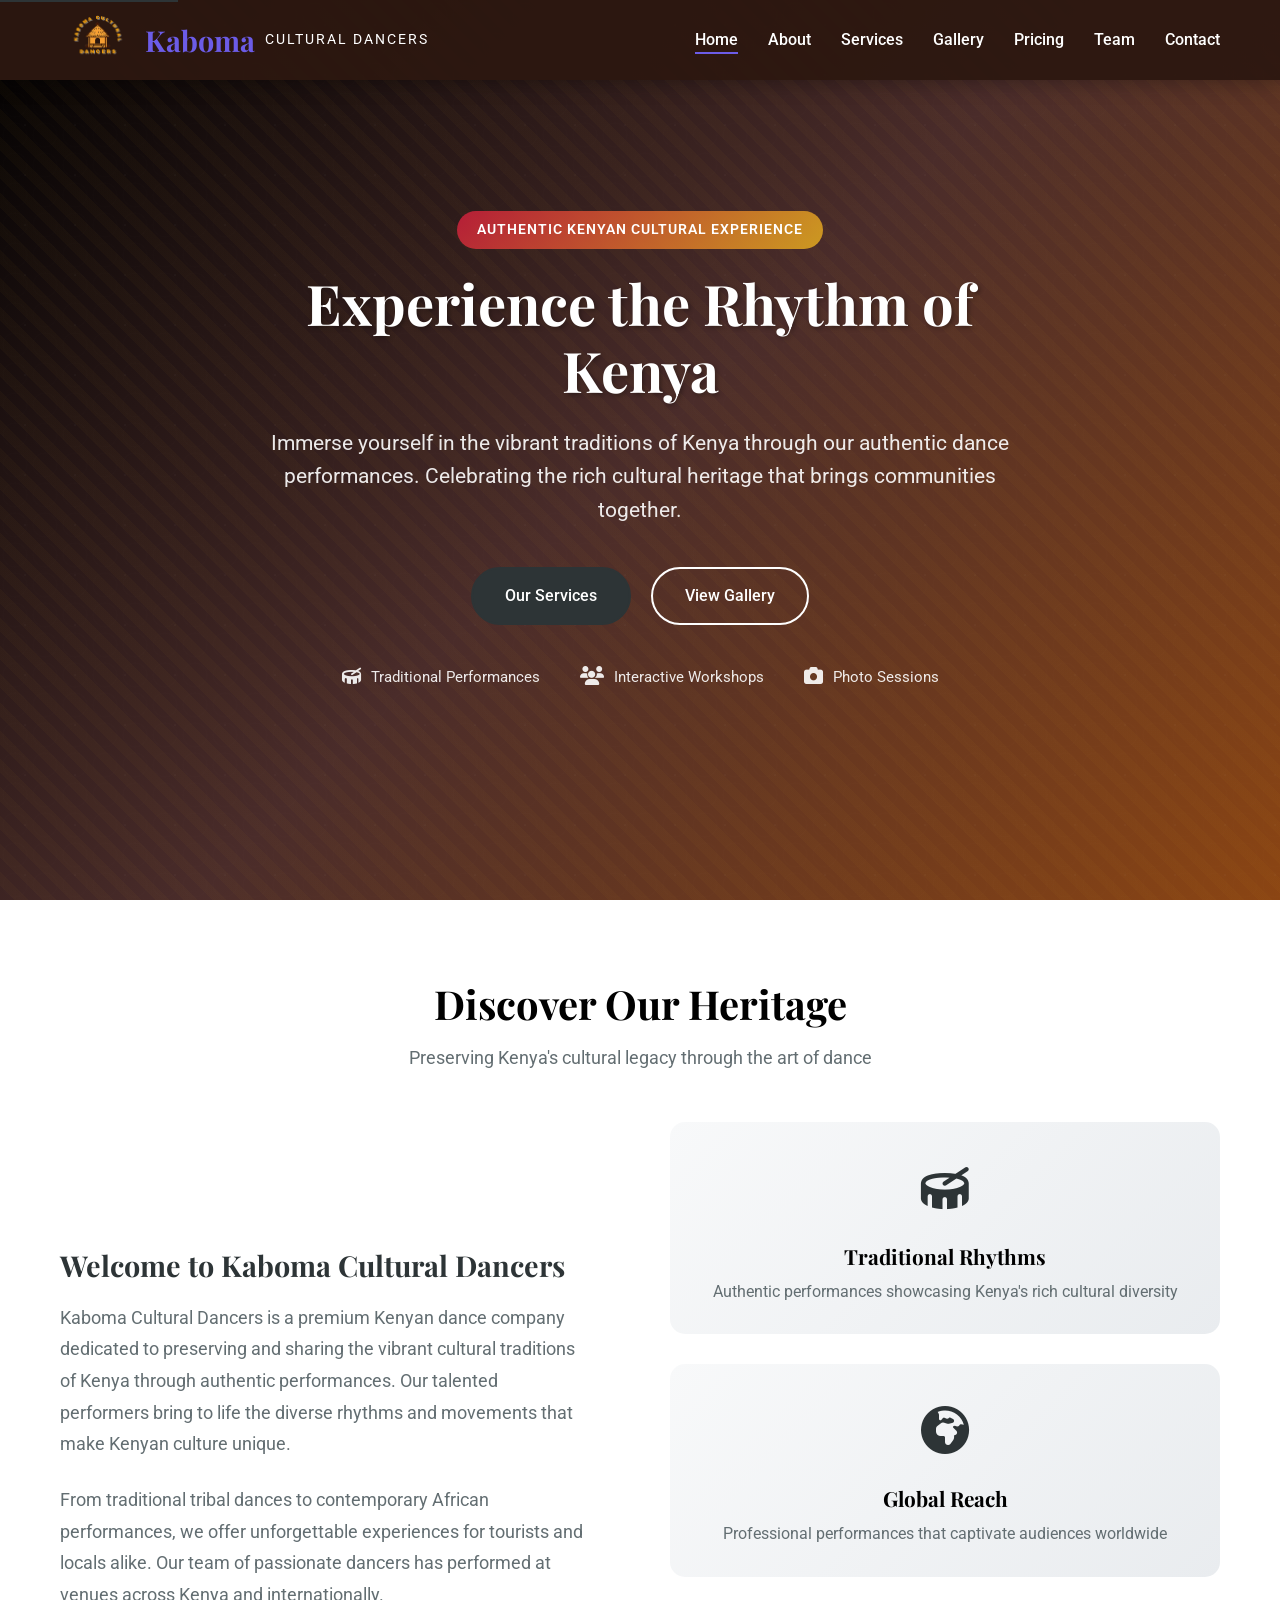
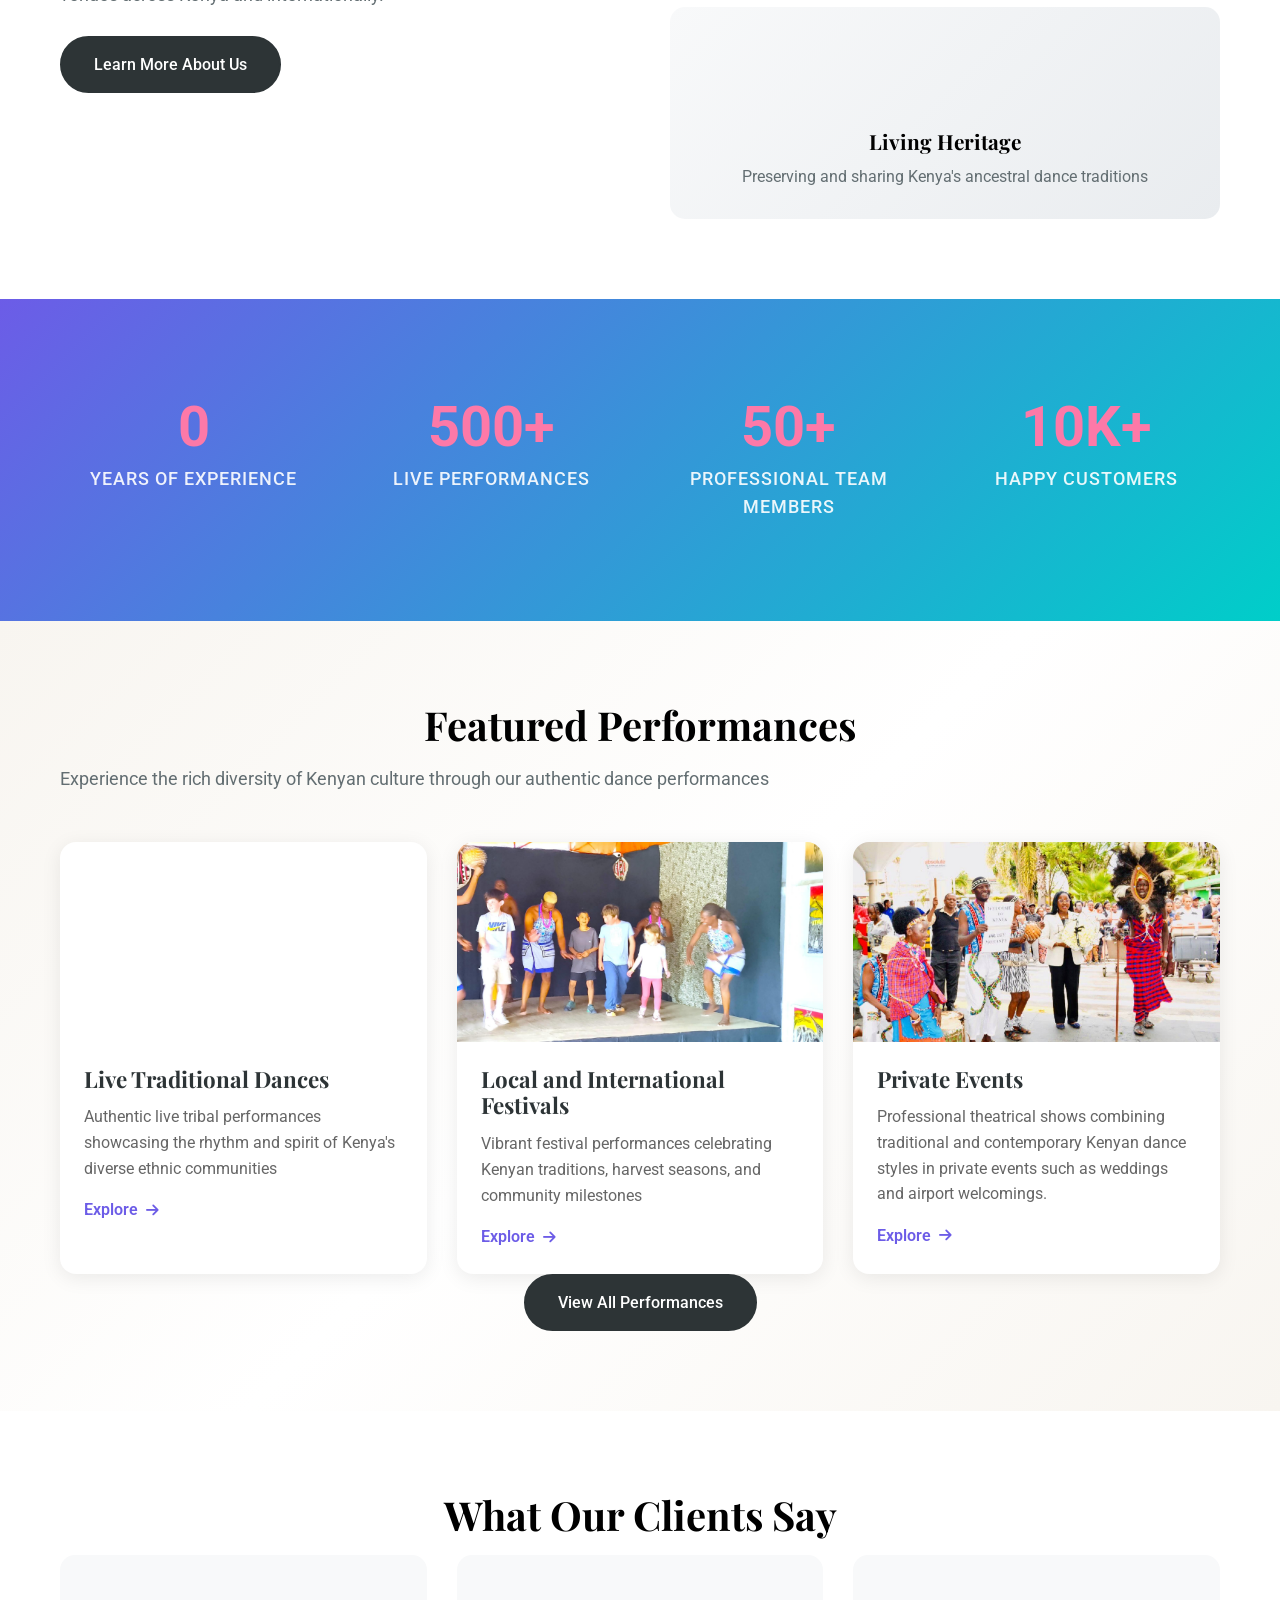
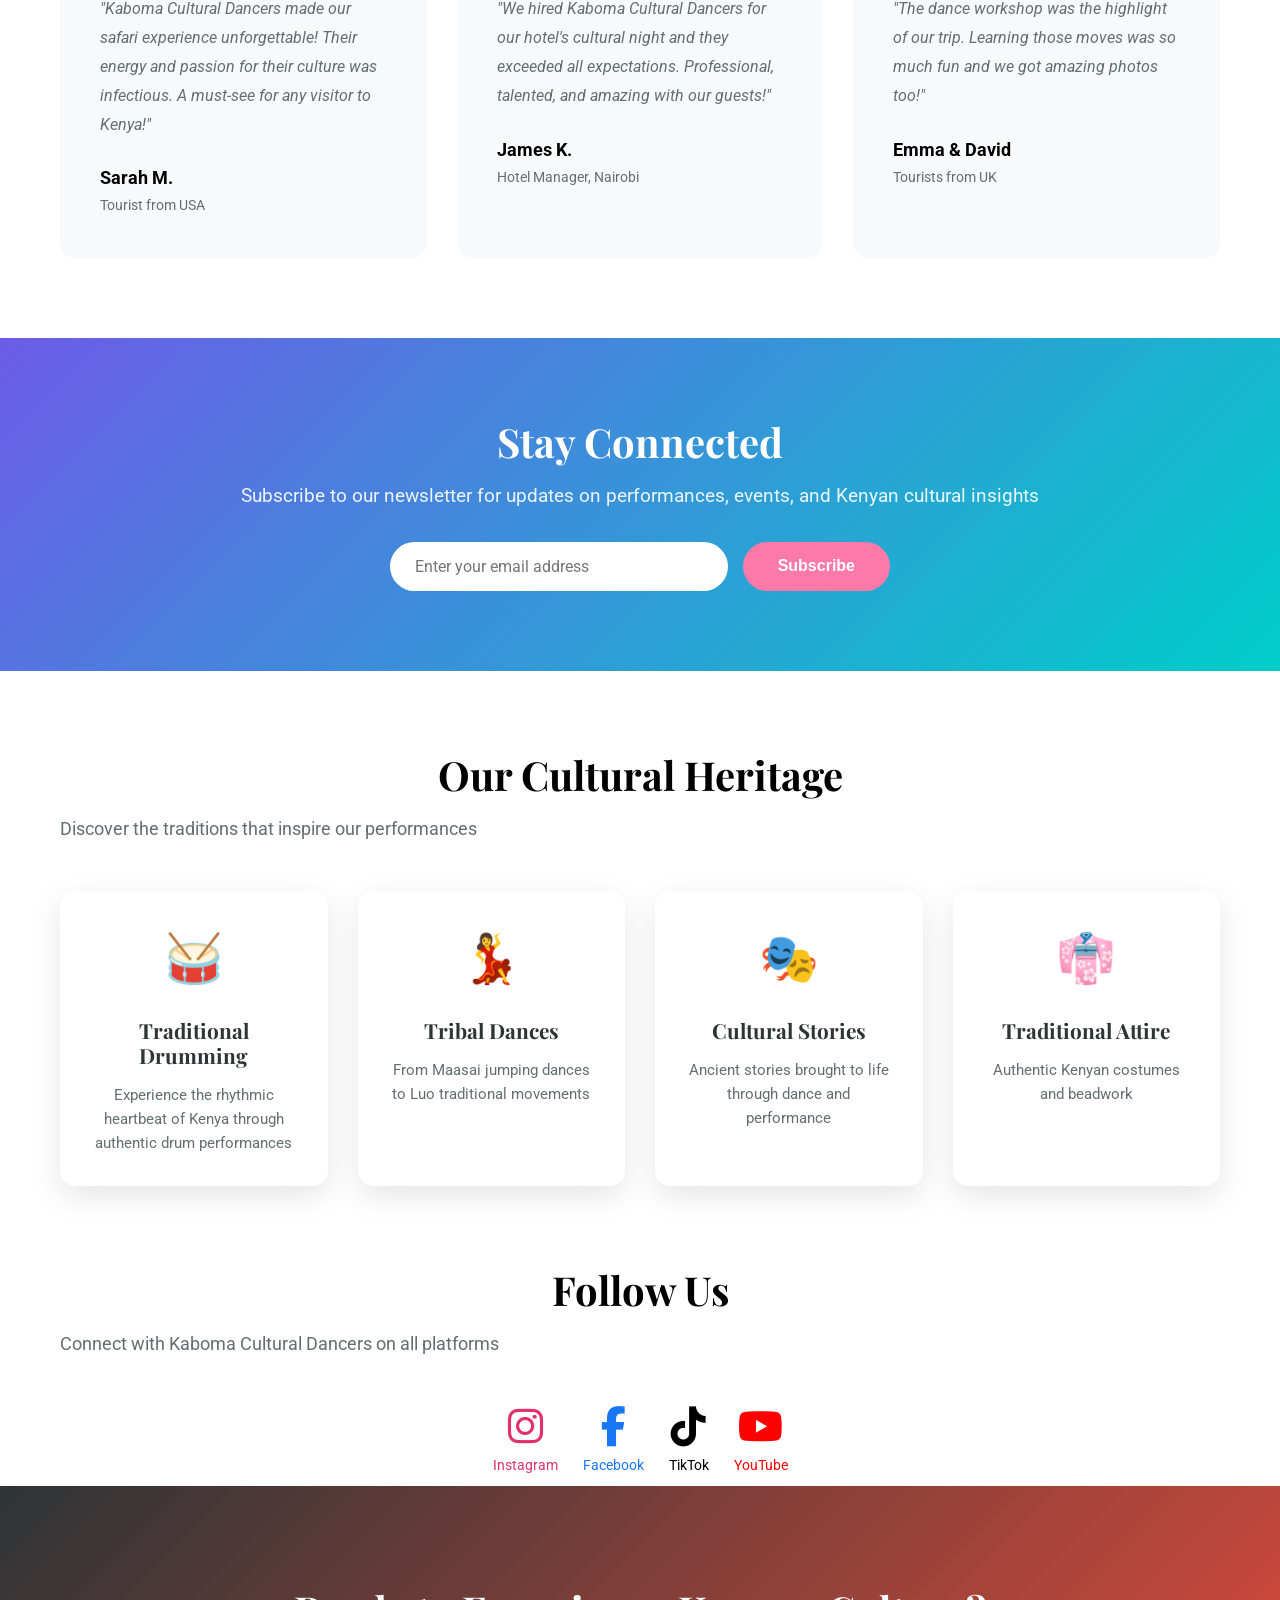
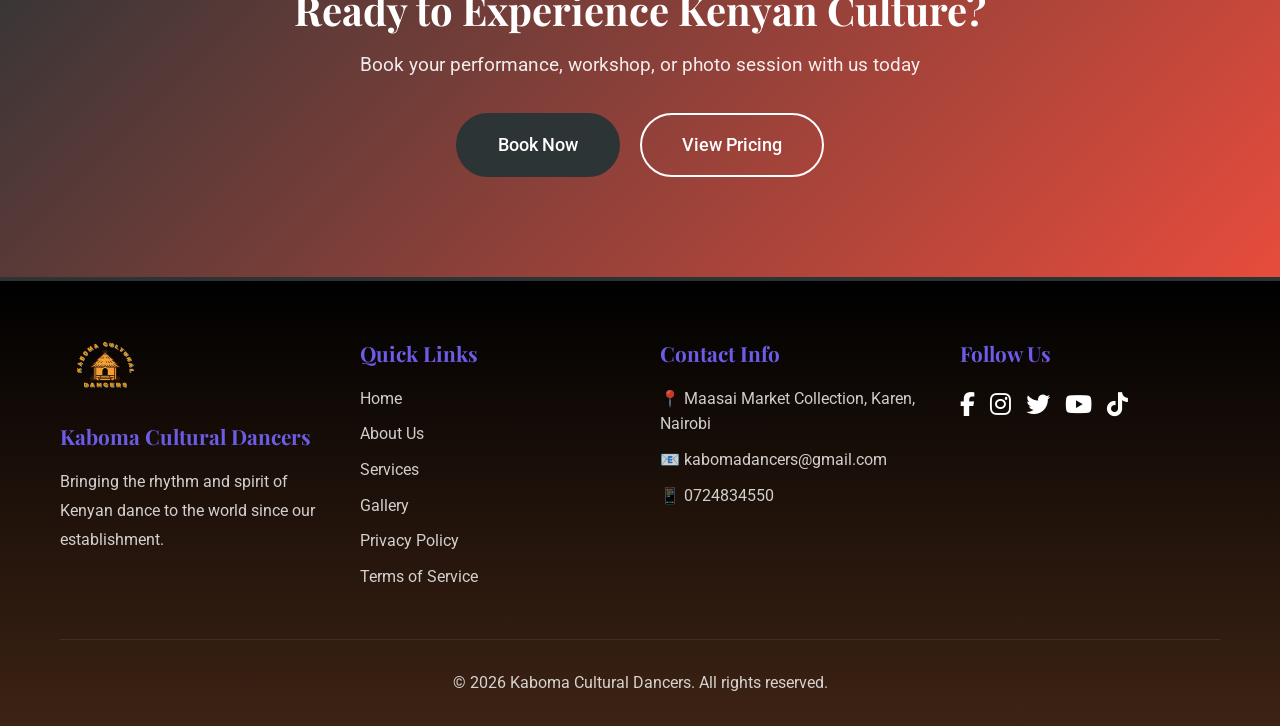
==== index.html @ b1bf4d48 "Update stat-number to use data-target attribute" ====
<!DOCTYPE html>
<html lang="en">
<head>
    <meta charset="UTF-8">
    <meta name="viewport" content="width=device-width, initial-scale=1.0">
    <meta name="description" content="Kaboma Cultural Dancers - Authentic Kenyan Dance Company offering traditional and modern dance performances for local and international tourists. Book cultural dance shows, workshops, and photo sessions in Kenya.">
    <meta name="keywords" content="Kenyan dance, cultural dance, traditional dance, tourist entertainment, Africa dance performances, Nairobi dance company, Maasai dance, workshop bookings">
    <meta name="author" content="Kaboma Cultural Dancers">
    <meta name="robots" content="index, follow">
    
    <!-- Open Graph / Facebook -->
    <meta property="og:type" content="website">
    <meta property="og:url" content="https://kabomaculturaldance.co.ke/">
    <meta property="og:title" content="Kaboma Cultural Dancers - Authentic Kenyan Dance Company">
    <meta property="og:description" content="Experience the rhythm and spirit of Kenyan dance. Book traditional performances, workshops, and cultural experiences.">
    <meta property="og:image" content="https://kabomaculturaldance.co.ke/images/og-image.jpg">
    
    <!-- Twitter -->
    <meta property="twitter:card" content="summary_large_image">
    <meta property="twitter:url" content="https://kabomaculturaldance.co.ke/">
    <meta property="twitter:title" content="Kaboma Cultural Dancers - Authentic Kenyan Dance Company">
    <meta property="twitter:description" content="Experience the rhythm and spirit of Kenyan dance. Book traditional performances, workshops, and cultural experiences.">
    <meta property="twitter:image" content="https://kabomaculturaldance.co.ke/images/og-image.jpg">
    
    <!-- Schema.org Organization Markup -->
    <script type="application/ld+json">
    {
        "@context": "https://schema.org",
        "@type": "PerformingGroup",
        "name": "Kaboma Cultural Dancers",
        "description": "Authentic Kenyan dance company offering traditional and modern dance performances for tourists and locals.",
        "url": "https://kabomaculturaldance.co.ke",
        "logo": "https://kabomaculturaldance.co.ke/images/logo.png",
        "image": "https://kabomaculturaldance.co.ke/images/hero.jpg",
        "foundingDate": "2010",
        "address": {
            "@type": "PostalAddress",
            "addressLocality": "Nairobi",
            "addressCountry": "KE"
        },
        "contactPoint": {
            "@type": "ContactPoint",
            "telephone": "+254-724-834-550",
            "contactType": "customer service",
            "email": "kabomadancers@gmail.com"
        },
        "sameAs": [
            "https://www.facebook.com/kabomaculturaldancers",
            "https://www.instagram.com/kabomaculturaldancers",
            "https://www.youtube.com/@kabomaculturaldancers"
        ]
    }
    </script>
    
    <title>Kaboma Cultural Dancers - Authentic Kenyan Dance Company</title>
    <link rel="icon" type="image/png" sizes="32x32" href="images/favicon.png">
    <link rel="icon" type="image/png" sizes="16x16" href="images/favicon.png">
    <link rel="apple-touch-icon" sizes="180x180" href="images/favicon.png">
    <link rel="shortcut icon" href="images/favicon.png">
    <link rel="stylesheet" href="styles.css">
    <link rel="stylesheet" href="stats.css">
    <link rel="stylesheet" href="extra-styles.css">
    <link rel="preconnect" href="https://fonts.googleapis.com">
    <link rel="preconnect" href="https://fonts.gstatic.com" crossorigin>
    <link href="https://fonts.googleapis.com/css2?family=Playfair+Display:wght@400;700&family=Roboto:wght@300;400;500;700;900&display=swap" rel="stylesheet">
    <link rel="stylesheet" href="https://cdnjs.cloudflare.com/ajax/libs/font-awesome/6.4.0/css/all.min.css">
</head>
<body>
    <!-- Header -->
    <header class="header">
        <div class="container">
            <nav class="navbar">
                <a href="index.html" class="logo">
                    <img src="images/logo.png" alt="Kaboma Cultural Dancers" class="logo-img">
                    <span class="logo-text">Kaboma</span>
                    <span class="logo-subtext">Cultural Dancers</span>
                </a>
                <button class="mobile-menu-btn" aria-label="Toggle menu">
                    <span></span>
                    <span></span>
                    <span></span>
                </button>
                <ul class="nav-menu">
                    <li><a href="index.html" class="nav-link active">Home</a></li>
                    <li><a href="about.html" class="nav-link">About</a></li>
                    <li><a href="services.html" class="nav-link">Services</a></li>
                    <li><a href="gallery.html" class="nav-link">Gallery</a></li>
                    <li><a href="pricing.html" class="nav-link">Pricing</a></li>
                    <li><a href="team.html" class="nav-link">Team</a></li>
                    <li><a href="contact.html" class="nav-link">Contact</a></li>
                </ul>
            </nav>
        </div>
    </header>

    <!-- Hero Section -->
<section class="hero" id="main-content">

    <!-- Background Slider -->
    <div class="hero-slider">
        <div class="slide slide1"></div>
        <div class="slide slide2"></div>
        <div class="slide slide3"></div>
    </div>

    <div class="hero-overlay"></div>

    <div class="hero-content">
        <span class="hero-badge">Authentic Kenyan Cultural Experience</span>

        <h1 class="hero-title">Experience the Rhythm of Kenya</h1>

        <p class="hero-subtitle">
            Immerse yourself in the vibrant traditions of Kenya through our authentic dance performances. Celebrating the rich cultural heritage that brings communities together.
        </p>

        <div class="hero-buttons">
            <a href="services.html" class="btn btn-primary">Our Services</a>
            <a href="gallery.html" class="btn btn-secondary">View Gallery</a>
        </div>

        <div class="hero-features">
            <div class="hero-feature">
                <i class="fas fa-drum"></i>
                <span>Traditional Performances</span>
            </div>

            <div class="hero-feature">
                <i class="fas fa-users"></i>
                <span>Interactive Workshops</span>
            </div>

            <div class="hero-feature">
                <i class="fas fa-camera"></i>
                <span>Photo Sessions</span>
            </div>
        </div>
    </div>

</section>

    <!-- About Preview -->
    <section class="about-preview">
        <div class="container">
            <div class="about-header">
                <h2 class="section-title centered">Discover Our Heritage</h2>
                <p class="section-subtitle">Preserving Kenya's cultural legacy through the art of dance</p>
            </div>
            <div class="about-grid">
                <div class="about-content">
                    <h3>Welcome to Kaboma Cultural Dancers</h3>
                    <p class="about-text">Kaboma Cultural Dancers is a premium Kenyan dance company dedicated to preserving and sharing the vibrant cultural traditions of Kenya through authentic performances. Our talented performers bring to life the diverse rhythms and movements that make Kenyan culture unique.</p>
                    <p class="about-text">From traditional tribal dances to contemporary African performances, we offer unforgettable experiences for tourists and locals alike. Our team of passionate dancers has performed at venues across Kenya and internationally.</p>
                    <a href="about.html" class="btn btn-primary">Learn More About Us</a>
                </div>
                <div class="about-features">
                    <div class="feature-card">
                        <div class="feature-icon"><i class="fas fa-drum"></i></div>
                        <h3>Traditional Rhythms</h3>
                        <p>Authentic performances showcasing Kenya's rich cultural diversity</p>
                    </div>
                    <div class="feature-card">
                        <div class="feature-icon"><i class="fas fa-globe-africa"></i></div>
                        <h3>Global Reach</h3>
                        <p>Professional performances that captivate audiences worldwide</p>
                    </div>
                    <div class="feature-card">
                        <div class="feature-icon"><i class="fas fa-hands-heart"></i></div>
                        <h3>Living Heritage</h3>
                        <p>Preserving and sharing Kenya's ancestral dance traditions</p>
                    </div>
                </div>
            </div>
        </div>
    </section>

    <!-- Statistics Section -->
    <section class="statistics">
        <div class="container">
            <div class="stats-grid">
                <div class="stat-item">
                    <div class="stat-number" data-target="15">0</div>
                    <div class="stat-label">Years of Experience</div>
                </div>
                <div class="stat-item">
                    <div class="stat-number">500+</div>
                    <div class="stat-label">Live Performances</div>
                </div>
                <div class="stat-item">
                    <div class="stat-number">50+</div>
                    <div class="stat-label">Professional Team Members</div>
                </div>
                <div class="stat-item">
                    <div class="stat-number">10K+</div>
                    <div class="stat-label">Happy Customers</div>
                </div>
            </div>
        </div>
    </section>

    <!-- Featured Performances -->
    <section class="featured-performances">
        <div class="container">
            <h2 class="section-title centered">Featured Performances</h2>
            <p class="section-subtitle">Experience the rich diversity of Kenyan culture through our authentic dance performances</p>
            <div class="performances-grid">
                <div class="performance-card">
                <div class="performance-image">
                    <video autoplay muted loop playsinline>
                        <source src="videos/performance1.mp4" type="video/mp4">
                    </video>
                </div>   
                    <div class="performance-content">
                        <h3>Live Traditional Dances</h3>
                        <p>Authentic live tribal performances showcasing the rhythm and spirit of Kenya's diverse ethnic communities</p>
                        <a href="services.html" class="performance-link">Explore <i class="fas fa-arrow-right"></i></a>
                    </div>
                </div>
                <div class="performance-card">
                    <div class="performance-image">
                        <img src="images/gallery/gallery-2.jpg" alt="Cultural Festival" loading="lazy">
                    </div>
                    <div class="performance-content">
                        <h3>Local and International Festivals</h3>
                        <p>Vibrant festival performances celebrating Kenyan traditions, harvest seasons, and community milestones</p>
                        <a href="services.html" class="performance-link">Explore <i class="fas fa-arrow-right"></i></a>
                    </div>
                </div>
                <div class="performance-card">
                    <div class="performance-image">
                        <img src="images/gallery/gallery-3.jpg" alt="Stage Show" loading="lazy">
                    </div>
                    <div class="performance-content">
                        <h3>Private Events</h3>
                        <p>Professional theatrical shows combining traditional and contemporary Kenyan dance styles in private events such as weddings and airport welcomings.</p>
                        <a href="services.html" class="performance-link">Explore <i class="fas fa-arrow-right"></i></a>
                    </div>
                 </div>
            </div>
            <div class="centered">
                <a href="gallery.html" class="btn btn-primary">View All Performances</a>
            </div>
        </div>
    </section>

        <!-- Testimonials -->
    <section class="testimonials">
        <div class="container">
            <h2 class="section-title centered">What Our Clients Say</h2>
            <div class="testimonials-grid">
                <div class="testimonial-card">
                    <div class="testimonial-content">
                        <p>"Kaboma Cultural Dancers made our safari experience unforgettable! Their energy and passion for their culture was infectious. A must-see for any visitor to Kenya!"</p>
                    </div>
                    <div class="testimonial-author">
                        <div class="author-info">
                            <strong>Sarah M.</strong>
                            <span>Tourist from USA</span>
                        </div>
                    </div>
                </div>
                <div class="testimonial-card">
                    <div class="testimonial-content">
                        <p>"We hired Kaboma Cultural Dancers for our hotel's cultural night and they exceeded all expectations. Professional, talented, and amazing with our guests!"</p>
                    </div>
                    <div class="testimonial-author">
                        <div class="author-info">
                            <strong>James K.</strong>
                            <span>Hotel Manager, Nairobi</span>
                        </div>
                    </div>
                </div>
                <div class="testimonial-card">
                    <div class="testimonial-content">
                        <p>"The dance workshop was the highlight of our trip. Learning those moves was so much fun and we got amazing photos too!"</p>
                    </div>
                    <div class="testimonial-author">
                        <div class="author-info">
                            <strong>Emma & David</strong>
                            <span>Tourists from UK</span>
                        </div>
                    </div>
                </div>
            </div>
        </div>
    </section>

    <!-- Newsletter Section -->
    <section class="newsletter">
        <div class="container">
            <div class="newsletter-content">
                <h2>Stay Connected</h2>
                <p>Subscribe to our newsletter for updates on performances, events, and Kenyan cultural insights</p>
                <form class="newsletter-form">
                    <input type="email" placeholder="Enter your email address" required>
                    <button type="submit" class="btn btn-primary">Subscribe</button>
                </form>
            </div>
        </div>
    </section>

    <!-- Kenyan Traditions Section -->
    <section class="traditions">
        <div class="container">
            <h2 class="section-title centered">Our Cultural Heritage</h2>
            <p class="section-subtitle">Discover the traditions that inspire our performances</p>
            <div class="traditions-grid">
                <div class="tradition-card">
                    <div class="tradition-icon">🥁</div>
                    <h3>Traditional Drumming</h3>
                    <p>Experience the rhythmic heartbeat of Kenya through authentic drum performances</p>
                </div>
                <div class="tradition-card">
                    <div class="tradition-icon">💃</div>
                    <h3>Tribal Dances</h3>
                    <p>From Maasai jumping dances to Luo traditional movements</p>
                </div>
                <div class="tradition-card">
                    <div class="tradition-icon">🎭</div>
                    <h3>Cultural Stories</h3>
                    <p>Ancient stories brought to life through dance and performance</p>
                </div>
                <div class="tradition-card">
                    <div class="tradition-icon">👘</div>
                    <h3>Traditional Attire</h3>
                    <p>Authentic Kenyan costumes and beadwork</p>
                </div>
            </div>
        </div>
    </section>

    <!-- Social Media Section (Clean Reset) -->
<section class="social-media" id="social">
    <div class="container">

        <h2 class="section-title centered">Follow Us</h2>
        <p class="section-subtitle">Connect with Kaboma Cultural Dancers on all platforms</p>

        <div class="social-icons">

            <a href="https://instagram.com/kabomaculturaldancers" target="_blank" class="social-icon instagram">
                <i class="fab fa-instagram"></i>
                <span>Instagram</span>
            </a>

            <a href="https://facebook.com/kabomaculturaldancers" target="_blank" class="social-icon facebook">
                <i class="fab fa-facebook-f"></i>
                <span>Facebook</span>
            </a>

            <a href="https://tiktok.com/@kabomaculturaldancers" target="_blank" class="social-icon tiktok">
                <i class="fab fa-tiktok"></i>
                <span>TikTok</span>
            </a>

            <a href="https://youtube.com/@kabomaculturaldancers" target="_blank" class="social-icon youtube">
                <i class="fab fa-youtube"></i>
                <span>YouTube</span>
            </a>

        </div>

    </div>
</section>
    <!-- CTA Section -->
    <section class="cta">
        <div class="cta-overlay"></div>
        <div class="container">
            <div class="cta-content">
                <h2>Ready to Experience Kenyan Culture?</h2>
                <p>Book your performance, workshop, or photo session with us today</p>
                <div class="cta-buttons">
                    <a href="contact.html" class="btn btn-primary btn-large">Book Now</a>
                    <a href="pricing.html" class="btn btn-secondary btn-large">View Pricing</a>
                </div>
            </div>
        </div>
    </section>

    <!-- Footer -->
    <footer class="footer">
        <div class="container">
            <div class="footer-grid">
                <div class="footer-section">
                    <img src="images/logo.png" alt="Kaboma Cultural Dancers" class="footer-logo">
                    <h3>Kaboma Cultural Dancers</h3>
                    <p>Bringing the rhythm and spirit of Kenyan dance to the world since our establishment.</p>
                </div>
                <div class="footer-section">
                    <h3>Quick Links</h3>
                    <ul>
                        <li><a href="index.html">Home</a></li>
                        <li><a href="about.html">About Us</a></li>
                        <li><a href="services.html">Services</a></li>
                        <li><a href="gallery.html">Gallery</a></li>
                        <li><a href="privacy-policy.html">Privacy Policy</a></li>
                        <li><a href="terms.html">Terms of Service</a></li>
                    </ul>
                </div>
                <div class="footer-section">
                    <h3>Contact Info</h3>
                    <ul>
                        <li>📍 Maasai Market Collection, Karen, Nairobi</li>
                        <li>📧 <a href="mailto:kabomadancers@gmail.com">kabomadancers@gmail.com</a></li>
                        <li>📱 <a href="tel:0724834550">0724834550</a></li>
                    </ul>
                </div>
                <div class="footer-section">
                    <h3>Follow Us</h3>
                    <div class="social-links">
                        <a href="https://facebook.com/kabomaculturaldancers" class="social-link" aria-label="Facebook"><i class="fab fa-facebook-f"></i></a>
                        <a href="https://instagram.com/kabomaculturaldancers" class="social-link" aria-label="Instagram"><i class="fab fa-instagram"></i></a>
                        <a href="https://twitter.com/kabomaculturaldancers" class="social-link" aria-label="Twitter"><i class="fab fa-twitter"></i></a>
                        <a href="https://youtube.com/kabomaculturaldancers" class="social-link" aria-label="YouTube"><i class="fab fa-youtube"></i></a>
                        <a href="https://tiktok.com/@kabomaculturaldancers" class="social-link" aria-label="TikTok"><i class="fab fa-tiktok"></i></a>
                    </div>
                </div>
            </div>
            <div class="footer-bottom">
                <p>&copy; 2026 Kaboma Cultural Dancers. All rights reserved.</p>
            </div>
        </div>
    </footer>

    <!-- Skip Link for Accessibility -->
    <a href="#main-content" class="skip-link">Skip to main content</a>

    <script src="script.js" defer></script>
</body>
</html>
---- styles.css ----
/* Reset and Base Styles */
* {
    margin: 0;
    padding: 0;
    box-sizing: border-box;
}

:root {
    /* Modern Vibrant Color Palette */
    --primary-color: #2d3436; /* Dark Charcoal */
    --secondary-color: #6c5ce7; /* Purple */
    --tertiary-color: #00cec9; /* Teal */
    --accent-color: #fd79a8; /* Pink */
    --accent-color-2: #fdcb6e; /* Yellow/Gold */
    --dark-color: #000000; /* Pure Black */
    --light-color: #ffffff; /* Pure White */
    --text-color: #2d3436;
    --text-light: #636e72;
    --gradient-1: linear-gradient(135deg, #6c5ce7, #00cec9);
    --gradient-2: linear-gradient(135deg, #fd79a8, #fdcb6e);
    --transition: all 0.3s ease;
}

html {
    /* Smooth scrolling disabled for cleaner UX */
}

body {
    font-family: 'Roboto', sans-serif;
    line-height: 1.6;
    color: var(--text-color);
    background-color: var(--light-color);
}

/* Skip Link for Accessibility */
.skip-link {
    position: absolute;
    top: -40px;
    left: 0;
    background: var(--primary-color);
    color: white;
    padding: 8px 16px;
    z-index: 10000;
    transition: top 0.3s;
}

.skip-link:focus {
    top: 0;
}

h1, h2, h3, h4, h5, h6 {
    font-family: 'Playfair Display', serif;
    font-weight: 700;
    line-height: 1.2;
}

a {
    text-decoration: none;
    color: inherit;
    transition: var(--transition);
}

ul {
    list-style: none;
}

img {
    max-width: 100%;
    height: auto;
}

.container {
    max-width: 1200px;
    margin: 0 auto;
    padding: 0 20px;
}

.section-title {
    font-size: 2.5rem;
    color: var(--dark-color);
    margin-bottom: 1rem;
}

.section-subtitle {
    font-size: 1.1rem;
    color: var(--text-light);
    margin-bottom: 3rem;
}

.centered {
    text-align: center;
}

/* Buttons */
.btn {
    display: inline-block;
    padding: 14px 32px;
    border-radius: 50px;
    font-weight: 500;
    cursor: pointer;
    transition: var(--transition);
    text-align: center;
}

.btn-primary {
    background-color: var(--primary-color);
    color: white;
    border: 2px solid var(--primary-color);
}

.btn-primary:hover {
    background-color: transparent;
    color: var(--primary-color);
    transform: translateY(-3px);
    box-shadow: 0 10px 25px rgba(212, 175, 55, 0.4);
}

.btn-secondary {
    background-color: transparent;
    color: white;
    border: 2px solid white;
}

.btn-secondary:hover {
    background-color: var(--accent-color);
    color: var(--dark-color);
    border-color: var(--accent-color);
    transform: translateY(-3px);
    box-shadow: 0 10px 25px rgba(212, 175, 55, 0.3);
}

.btn-large {
    padding: 18px 40px;
    font-size: 1.1rem;
}

/* Header */
.header {
    position: fixed;
    top: 0;
    left: 0;
    width: 100%;
    z-index: 1000;
    background-color: rgba(45, 24, 16, 0.95); /* Kenyan Earth Brown */
    padding: 15px 0;
    transition: var(--transition);
    box-shadow: 0 2px 20px rgba(0, 0, 0, 0.3);
}

.navbar {
    display: flex;
    justify-content: space-between;
    align-items: center;
}

.logo {
    display: flex;
    align-items: center;
    gap: 10px;
}

.logo-img {
    height: 50px;
    width: auto;
}

.footer-logo {
    height: 60px;
    width: auto;
    margin-bottom: 15px;
}

.logo-text {
    font-family: 'Playfair Display', serif;
    font-size: 1.8rem;
    font-weight: 700;
    color: var(--secondary-color);
}

.logo-subtext {
    font-size: 0.9rem;
    color: white;
    text-transform: uppercase;
    letter-spacing: 2px;
}

.nav-menu {
    display: flex;
    gap: 30px;
}

.nav-link {
    color: white;
    font-weight: 500;
    position: relative;
    padding: 5px 0;
    transition: var(--transition);
}

.nav-link::after {
    content: '';
    position: absolute;
    bottom: 0;
    left: 0;
    width: 0;
    height: 2px;
    background: var(--secondary-color);
    transition: width 0.4s ease;
}

.nav-link:hover::after,
.nav-link.active::after {
    width: 100%;
}

.nav-link:hover {
    color: var(--secondary-color);
}

.mobile-menu-btn {
    display: none;
    flex-direction: column;
    gap: 5px;
    background: none;
    border: none;
    cursor: pointer;
    padding: 5px;
}

.mobile-menu-btn span {
    width: 25px;
    height: 3px;
    background-color: white;
    transition: var(--transition);
}

/* Hero Section */
.hero {
    min-height: 100vh;
    display: flex;
    align-items: center;
    justify-content: center;
    text-align: center;
    position: relative;
    background: linear-gradient(135deg, var(--dark-color) 0%, #4a2c2a 50%, #8b4513 100%); /* Kenyan earth tones */
    color: white;
    padding: 100px 20px;
    overflow: hidden;
}

.hero-overlay {
    position: absolute;
    top: 0;
    left: 0;
    width: 100%;
    height: 100%;
    background: url('data:image/svg+xml,<svg xmlns="http://www.w3.org/2000/svg" viewBox="0 0 100 100"><circle cx="50" cy="50" r="1" fill="rgba(255,255,255,0.1)"/></svg>');
    background-size: 50px 50px;
}

/* Kenyan tribal pattern overlay */
.hero::before {
    content: '';
    position: absolute;
    top: 0;
    left: 0;
    width: 100%;
    height: 100%;
    background: repeating-linear-gradient(
        45deg,
        transparent,
        transparent 10px,
        rgba(218, 165, 32, 0.03) 10px,
        rgba(218, 165, 32, 0.03) 20px
    );
    pointer-events: none;
}

.hero-content {
    position: relative;
    z-index: 1;
    max-width: 800px;
}

.hero-title {
    font-size: 3.5rem;
    margin-bottom: 1.5rem;
    text-shadow: 2px 2px 4px rgba(0,0,0,0.3);
}

.hero-subtitle {
    font-size: 1.3rem;
    margin-bottom: 2.5rem;
    opacity: 0.9;
}

.hero-buttons {
    display: flex;
    gap: 20px;
    justify-content: center;
    flex-wrap: wrap;
}

.hero-badge {
    display: inline-block;
    background: linear-gradient(135deg, rgba(196, 30, 58, 0.9) 0%, rgba(218, 165, 32, 0.9) 100%);
    color: white;
    padding: 8px 20px;
    border-radius: 30px;
    font-size: 0.85rem;
    font-weight: 600;
    text-transform: uppercase;
    letter-spacing: 1px;
    margin-bottom: 20px;
}

.hero-features {
    display: flex;
    justify-content: center;
    gap: 40px;
    margin-top: 40px;
    flex-wrap: wrap;
}

.hero-feature {
    display: flex;
    align-items: center;
    gap: 10px;
    color: white;
    font-size: 0.95rem;
    opacity: 0.9;
}

.hero-feature i {
    font-size: 1.2rem;
    color: var(--gold-color);
}

/* About Preview */
.about-preview {
    padding: 80px 0;
    background-color: white;
}

.about-grid {
    display: grid;
    grid-template-columns: 1fr 1fr;
    gap: 60px;
    align-items: center;
}

.about-header {
    text-align: center;
    margin-bottom: 50px;
}

.about-header .section-subtitle {
    max-width: 600px;
    margin: 15px auto 0;
}

.about-content {
    padding-right: 20px;
}

.about-content h3 {
    font-family: 'Playfair Display', serif;
    font-size: 1.8rem;
    color: var(--primary-color);
    margin-bottom: 20px;
}

.about-text {
    font-size: 1.1rem;
    color: var(--text-light);
    margin-bottom: 1.5rem;
    line-height: 1.8;
}

.about-features {
    display: grid;
    gap: 30px;
}

.feature-card {
    background: linear-gradient(135deg, #f8f9fa 0%, #e9ecef 100%);
    padding: 30px;
    border-radius: 15px;
    text-align: center;
    transition: var(--transition);
}

.feature-card:hover {
    transform: translateY(-5px);
    box-shadow: 0 10px 30px rgba(0,0,0,0.1);
}

.feature-icon {
    font-size: 3rem;
    margin-bottom: 15px;
}

.feature-card h3 {
    font-size: 1.3rem;
    color: var(--dark-color);
    margin-bottom: 10px;
}

.feature-card p {
    color: var(--text-light);
}

/* Services Preview */
.services-preview {
    padding: 80px 0;
    background-color: #f8f9fa;
}

.services-grid {
    display: grid;
    grid-template-columns: repeat(4, 1fr);
    gap: 30px;
}

.service-card {
    background: white;
    padding: 40px 30px;
    border-radius: 15px;
    text-align: center;
    transition: var(--transition);
    box-shadow: 0 5px 15px rgba(0,0,0,0.05);
}

.service-card:hover {
    transform: translateY(-10px);
    box-shadow: 0 25px 50px rgba(196, 30, 58, 0.2);
    border-bottom: 3px solid var(--primary-color);
}

.service-icon {
    font-size: 3.5rem;
    margin-bottom: 20px;
}

.service-card h3 {
    font-size: 1.4rem;
    color: var(--dark-color);
    margin-bottom: 15px;
}

.service-card p {
    color: var(--text-light);
    margin-bottom: 20px;
}

.service-link {
    color: var(--primary-color);
    font-weight: 600;
}

.service-link:hover {
    color: var(--secondary-color);
}

/* Video Gallery */
.video-gallery {
    padding: 80px 0;
    background-color: white;
}

.video-grid {
    display: grid;
    grid-template-columns: repeat(3, 1fr);
    gap: 30px;
    margin-bottom: 40px;
}

.video-card {
    background: #f8f9fa;
    border-radius: 15px;
    overflow: hidden;
    transition: var(--transition);
}

.video-card:hover {
    transform: translateY(-5px);
    box-shadow: 0 10px 30px rgba(0,0,0,0.15);
}

.video-wrapper {
    position: relative;
    padding-bottom: 56.25%; /* 16:9 aspect ratio */
    height: 0;
    overflow: hidden;
}

.video-wrapper iframe {
    position: absolute;
    top: 0;
    left: 0;
    width: 100%;
    height: 100%;
}

.video-info {
    padding: 25px;
}

.video-info h3 {
    font-size: 1.3rem;
    color: var(--dark-color);
    margin-bottom: 10px;
}

.video-info p {
    color: var(--text-light);
    font-size: 0.95rem;
}

/* Social Media Feeds */
.social-feeds {
    padding: 80px 0;
    background-color: white;
}

.social-grid {
    display: grid;
    grid-template-columns: repeat(4, 1fr);
    gap: 20px;
    margin-bottom: 40px;
}

.social-feed-item {
    position: relative;
    border-radius: 15px;
    overflow: hidden;
    aspect-ratio: 1;
    transition: var(--transition);
}

.social-feed-item:hover {
    transform: scale(1.05);
    box-shadow: 0 15px 40px rgba(0,0,0,0.2);
}

.social-feed-item img {
    width: 100%;
    height: 100%;
    object-fit: cover;
}

.social-overlay {
    position: absolute;
    top: 0;
    left: 0;
    width: 100%;
    height: 100%;
    background: linear-gradient(135deg, rgba(193, 53, 44, 0.9) 0%, rgba(245, 166, 35, 0.9) 100%);
    display: flex;
    flex-direction: column;
    align-items: center;
    justify-content: center;
    opacity: 0;
    transition: var(--transition);
}

.social-feed-item:hover .social-overlay {
    opacity: 1;
}

.social-icon {
    font-size: 2.5rem;
    margin-bottom: 10px;
}

.social-platform {
    color: white;
    font-size: 1.1rem;
    font-weight: 600;
}

.social-follow {
    display: flex;
    gap: 20px;
    justify-content: center;
    flex-wrap: wrap;
}

/* Video Testimonials */
.video-testimonials {
    padding: 80px 0;
    background-color: #f8f9fa;
}

.video-test-grid {
    display: grid;
    grid-template-columns: repeat(3, 1fr);
    gap: 30px;
}

.video-test-card {
    background: white;
    border-radius: 15px;
    overflow: hidden;
    transition: var(--transition);
    box-shadow: 0 5px 15px rgba(0,0,0,0.05);
}

.video-test-card:hover {
    transform: translateY(-5px);
    box-shadow: 0 15px 40px rgba(0,0,0,0.15);
}

.video-test-card .video-wrapper {
    position: relative;
    padding-bottom: 56.25%;
    height: 0;
    overflow: hidden;
}

.video-test-card .video-wrapper iframe {
    position: absolute;
    top: 0;
    left: 0;
    width: 100%;
    height: 100%;
}

.video-test-info {
    padding: 20px;
    text-align: center;
}

.video-test-info h3 {
    font-size: 1.2rem;
    color: var(--dark-color);
    margin-bottom: 8px;
}

.video-test-info p {
    color: var(--text-light);
    font-style: italic;
}

/* Testimonials */
.testimonials {
    padding: 80px 0;
    background-color: white;
}

.testimonials-grid {
    display: grid;
    grid-template-columns: repeat(3, 1fr);
    gap: 30px;
}

.testimonial-card {
    background: #f8f9fa;
    padding: 40px;
    border-radius: 15px;
    transition: var(--transition);
}

.testimonial-card:hover {
    box-shadow: 0 10px 30px rgba(0,0,0,0.1);
}

.testimonial-content {
    margin-bottom: 25px;
}

.testimonial-content p {
    font-style: italic;
    color: var(--text-light);
    line-height: 1.8;
}

.testimonial-author {
    display: flex;
    align-items: center;
    gap: 15px;
}

.author-info strong {
    display: block;
    color: var(--dark-color);
    font-size: 1.1rem;
}

.author-info span {
    color: var(--text-light);
    font-size: 0.9rem;
}

/* CTA Section */
.cta {
    padding: 100px 0;
    background: linear-gradient(135deg, var(--primary-color) 0%, #e74c3c 100%);
    color: white;
    text-align: center;
}

.cta-content h2 {
    font-size: 2.5rem;
    margin-bottom: 1rem;
}

.cta-content p {
    font-size: 1.2rem;
    margin-bottom: 2rem;
    opacity: 0.9;
}

.cta-overlay {
    position: absolute;
    top: 0;
    left: 0;
    right: 0;
    bottom: 0;
    background: url('data:image/svg+xml,<svg xmlns="http://www.w3.org/2000/svg" viewBox="0 0 100 100"><circle cx="50" cy="50" r="40" fill="none" stroke="rgba(255,255,255,0.1)" stroke-width="0.5"/></svg>');
    background-size: 30px;
    opacity: 0.5;
}

.cta-buttons {
    display: flex;
    gap: 20px;
    justify-content: center;
    flex-wrap: wrap;
}

.cta .btn-large {
    padding: 16px 40px;
    font-size: 1.1rem;
}

.cta .btn-secondary {
    background: transparent;
    border: 2px solid white;
    color: white;
}

.cta .btn-secondary:hover {
    background: white;
    color: var(--primary-color);
}

/* Footer */
.footer {
    background: linear-gradient(180deg, var(--dark-color) 0%, #3d2314 100%);
    color: white;
    padding: 60px 0 30px;
    border-top: 4px solid var(--primary-color);
}

.footer-grid {
    display: grid;
    grid-template-columns: repeat(4, 1fr);
    gap: 40px;
    margin-bottom: 40px;
}

.footer-section h3 {
    font-size: 1.3rem;
    margin-bottom: 20px;
    color: var(--secondary-color);
}

.footer-section p {
    opacity: 0.8;
    line-height: 1.8;
}

.footer-section ul {
    opacity: 0.8;
}

.footer-section ul li {
    margin-bottom: 10px;
}

.footer-section ul li a:hover {
    color: var(--secondary-color);
}

.social-links {
    display: flex;
    gap: 15px;
}

.social-link {
    font-size: 1.5rem;
    transition: var(--transition);
}

.social-link:hover {
    transform: scale(1.2);
}

.footer-bottom {
    text-align: center;
    padding-top: 30px;
    border-top: 1px solid rgba(255,255,255,0.1);
    opacity: 0.8;
}

/* Chat Widget */
.chat-widget {
    position: fixed;
    bottom: 20px;
    right: 20px;
    z-index: 1500;
}

.chat-toggle {
    width: 60px;
    height: 60px;
    border-radius: 50%;
    background: linear-gradient(135deg, var(--primary-color) 0%, #e74c3c 100%);
    border: none;
    cursor: pointer;
    box-shadow: 0 5px 20px rgba(0,0,0,0.3);
    transition: var(--transition);
    display: flex;
    align-items: center;
    justify-content: center;
}

.chat-toggle:hover {
    transform: scale(1.1);
}

.chat-toggle .chat-icon {
    font-size: 1.8rem;
}

.chat-close-icon {
    color: white;
    font-size: 1.5rem;
}

.chat-window {
    position: absolute;
    bottom: 75px;
    right: 0;
    width: 350px;
    background: white;
    border-radius: 15px;
    box-shadow: 0 10px 50px rgba(0,0,0,0.3);
    overflow: hidden;
    display: none;
    animation: chatSlideIn 0.3s ease;
}

@keyframes chatSlideIn {
    from {
        opacity: 0;
        transform: translateY(20px);
    }
    to {
        opacity: 1;
        transform: translateY(0);
    }
}

.chat-window.active {
    display: block;
}

.chat-header {
    background: linear-gradient(135deg, var(--dark-color) 0%, #16213e 100%);
    color: white;
    padding: 15px 20px;
    display: flex;
    justify-content: space-between;
    align-items: center;
}

.chat-header h3 {
    font-size: 1.1rem;
    margin: 0;
}

.chat-status {
    font-size: 0.8rem;
    color: #2ecc71;
}

.chat-body {
    height: 250px;
    overflow-y: auto;
    padding: 20px;
    background: #f8f9fa;
}

.chat-message {
    margin-bottom: 15px;
    max-width: 80%;
    padding: 12px 15px;
    border-radius: 15px;
    font-size: 0.95rem;
    line-height: 1.4;
}

.chat-message.bot {
    background: white;
    border-bottom-left-radius: 5px;
    box-shadow: 0 2px 10px rgba(0,0,0,0.05);
}

.chat-message.user {
    background: var(--primary-color);
    color: white;
    margin-left: auto;
    border-bottom-right-radius: 5px;
}

.chat-quick-replies {
    padding: 10px 15px;
    display: flex;
    gap: 10px;
    flex-wrap: wrap;
    border-top: 1px solid #e9ecef;
}

.quick-reply {
    padding: 8px 15px;
    background: #f8f9fa;
    border: 1px solid #e9ecef;
    border-radius: 20px;
    font-size: 0.85rem;
    cursor: pointer;
    transition: var(--transition);
}

.quick-reply:hover {
    background: var(--primary-color);
    color: white;
    border-color: var(--primary-color);
}

.chat-input {
    display: flex;
    padding: 15px;
    border-top: 1px solid #e9ecef;
}

.chat-input input {
    flex: 1;
    padding: 12px 15px;
    border: 1px solid #e9ecef;
    border-radius: 25px;
    outline: none;
    font-family: inherit;
}

.chat-input input:focus {
    border-color: var(--primary-color);
}

.chat-input button {
    width: 45px;
    height: 45px;
    border-radius: 50%;
    background: var(--primary-color);
    border: none;
    color: white;
    cursor: pointer;
    margin-left: 10px;
    transition: var(--transition);
}

.chat-input button:hover {
    background: #e74c3c;
}

/* Responsive Design */
@media (max-width: 1024px) {
    .services-grid {
        grid-template-columns: repeat(2, 1fr);
    }
    
    .video-grid {
        grid-template-columns: repeat(2, 1fr);
    }
    
    .video-test-grid {
        grid-template-columns: repeat(2, 1fr);
    }
    
    .social-grid {
        grid-template-columns: repeat(4, 1fr);
    }
    
    .footer-grid {
        grid-template-columns: repeat(2, 1fr);
    }
}

@media (max-width: 768px) {
    .mobile-menu-btn {
        display: flex;
    }
    
    .nav-menu {
        position: fixed;
        top: 70px;
        left: 0;
        width: 100%;
        background-color: var(--dark-color);
        flex-direction: column;
        padding: 20px;
        gap: 15px;
        transform: translateY(-150%);
        transition: var(--transition);
    }
    
    .nav-menu.active {
        transform: translateY(0);
    }
    
    .hero-title {
        font-size: 2.5rem;
    }
    
    .hero-subtitle {
        font-size: 1.1rem;
    }
    
    .about-grid {
        grid-template-columns: 1fr;
        gap: 40px;
    }
    
    .about-content {
        padding-right: 0;
    }
    
    .services-grid {
        grid-template-columns: 1fr;
    }
    
    .video-grid {
        grid-template-columns: 1fr;
    }
    
    .video-test-grid {
        grid-template-columns: 1fr;
    }
    
    .social-grid {
        grid-template-columns: repeat(2, 1fr);
    }
    
    .testimonials-grid {
        grid-template-columns: 1fr;
    }
    
    .footer-grid {
        grid-template-columns: 1fr;
        text-align: center;
    }
    
    .social-links {
        justify-content: center;
    }
}

@media (max-width: 480px) {
    .hero-title {
        font-size: 2rem;
    }
    
    .section-title {
        font-size: 2rem;
    }
    
    .hero-buttons {
        flex-direction: column;
        align-items: center;
    }
    
    .btn {
        width: 100%;
        max-width: 280px;
    }
}

/* Animation Classes */
.fade-in {
    opacity: 0;
    transform: translateY(20px);
    transition: opacity 0.6s ease, transform 0.6s ease;
}

.fade-in.visible {
    opacity: 1;
    transform: translateY(0);
}

/* Page Header */
.page-header {
    min-height: 50vh;
    display: flex;
    align-items: center;
    justify-content: center;
    text-align: center;
    position: relative;
    background: linear-gradient(135deg, var(--dark-color) 0%, #4a2c2a 50%, #8b4513 100%);
    color: white;
    padding: 100px 20px;
    margin-top: 70px;
}

.page-header-overlay {
    position: absolute;
    top: 0;
    left: 0;
    width: 100%;
    height: 100%;
    background: url('data:image/svg+xml,<svg xmlns="http://www.w3.org/2000/svg" viewBox="0 0 100 100"><circle cx="50" cy="50" r="1" fill="rgba(255,255,255,0.1)"/></svg>');
    background-size: 50px 50px;
}

.page-header-content {
    position: relative;
    z-index: 1;
}

.page-header h1 {
    font-size: 3rem;
    margin-bottom: 1rem;
}

.page-header p {
    font-size: 1.2rem;
    opacity: 0.9;
}

/* Mission & Vision */
.mission-vision {
    padding: 80px 0;
    background-color: #f8f9fa;
}

.mv-grid {
    display: grid;
    grid-template-columns: repeat(3, 1fr);
    gap: 30px;
}

.mv-card {
    background: white;
    padding: 40px 30px;
    border-radius: 15px;
    text-align: center;
    transition: var(--transition);
    box-shadow: 0 5px 15px rgba(0,0,0,0.05);
}

.mv-card:hover {
    transform: translateY(-5px);
    box-shadow: 0 15px 30px rgba(0,0,0,0.1);
}

.mv-icon {
    font-size: 3rem;
    margin-bottom: 20px;
}

.mv-card h3 {
    font-size: 1.4rem;
    color: var(--dark-color);
    margin-bottom: 15px;
}

.mv-card p {
    color: var(--text-light);
    line-height: 1.8;
}

/* Our Story */
.our-story {
    padding: 80px 0;
    background-color: white;
}

.story-grid {
    display: grid;
    grid-template-columns: 1fr 1fr;
    gap: 60px;
    align-items: center;
}

.story-content p {
    font-size: 1.1rem;
    color: var(--text-light);
    margin-bottom: 1.5rem;
    line-height: 1.8;
}

.story-image {
    display: flex;
    justify-content: center;
    align-items: center;
}

.image-placeholder {
    width: 100%;
    max-width: 400px;
    height: 300px;
    background: linear-gradient(135deg, #f8f9fa 0%, #e9ecef 100%);
    border-radius: 15px;
    display: flex;
    flex-direction: column;
    align-items: center;
    justify-content: center;
    color: var(--text-light);
}

.image-placeholder span {
    font-size: 4rem;
    margin-bottom: 10px;
}

.image-placeholder.small {
    width: 150px;
    height: 150px;
    border-radius: 50%;
}

.image-placeholder.small span {
    font-size: 3rem;
}

/* Our Team */
.our-team {
    padding: 80px 0;
    background-color: #f8f9fa;
}

.team-grid {
    display: grid;
    grid-template-columns: repeat(4, 1fr);
    gap: 30px;
}

.team-card {
    background: white;
    border-radius: 15px;
    padding: 30px;
    text-align: center;
    transition: var(--transition);
    box-shadow: 0 5px 15px rgba(0,0,0,0.05);
}

.team-card:hover {
    transform: translateY(-5px);
    box-shadow: 0 15px 30px rgba(0,0,0,0.1);
}

.team-image {
    margin-bottom: 20px;
}

.team-card h3 {
    font-size: 1.2rem;
    color: var(--dark-color);
    margin-bottom: 5px;
}

.team-role {
    color: var(--primary-color);
    font-weight: 500;
    margin-bottom: 15px;
}

.team-bio {
    color: var(--text-light);
    font-size: 0.9rem;
    line-height: 1.6;
}

/* Why Choose Us */
.why-choose-us {
    padding: 80px 0;
    background-color: white;
}

.why-grid {
    display: grid;
    grid-template-columns: repeat(4, 1fr);
    gap: 30px;
}

.why-card {
    padding: 30px;
    border-radius: 15px;
    background: #f8f9fa;
    transition: var(--transition);
}

.why-card:hover {
    background: var(--dark-color);
    color: white;
}

.why-card:hover h3 {
    color: white;
}

.why-number {
    font-size: 2rem;
    font-weight: 700;
    color: var(--primary-color);
    display: block;
    margin-bottom: 15px;
}

.why-card h3 {
    font-size: 1.2rem;
    color: var(--dark-color);
    margin-bottom: 10px;
    transition: var(--transition);
}

.why-card p {
    color: var(--text-light);
    font-size: 0.95rem;
    transition: var(--transition);
}

/* Service Detail Cards */
.main-services {
    padding: 80px 0;
    background-color: white;
}

.services-detail-grid {
    display: grid;
    gap: 30px;
}

.service-detail-card {
    display: grid;
    grid-template-columns: 150px 1fr;
    gap: 40px;
    background: #f8f9fa;
    padding: 40px;
    border-radius: 15px;
    align-items: center;
    transition: var(--transition);
}

.service-detail-card:hover {
    box-shadow: 0 10px 30px rgba(0,0,0,0.1);
}

.service-detail-icon {
    font-size: 4rem;
    text-align: center;
}

.service-detail-content h3 {
    font-size: 1.5rem;
    color: var(--dark-color);
    margin-bottom: 15px;
}

.service-detail-content p {
    color: var(--text-light);
    margin-bottom: 15px;
}

.service-detail-content ul {
    margin-bottom: 20px;
}

.service-detail-content ul li {
    padding: 5px 0;
    padding-left: 25px;
    position: relative;
    color: var(--text-light);
}

.service-detail-content ul li::before {
    content: '✓';
    position: absolute;
    left: 0;
    color: var(--primary-color);
    font-weight: bold;
}

.service-duration {
    font-weight: 600;
    color: var(--dark-color);
    margin-bottom: 20px;
}

/* Performance Types */
.performance-types {
    padding: 80px 0;
    background-color: #f8f9fa;
}

.dance-types-grid {
    display: grid;
    grid-template-columns: repeat(4, 1fr);
    gap: 30px;
}

.dance-type-card {
    background: white;
    padding: 30px;
    border-radius: 15px;
    transition: var(--transition);
}

.dance-type-card:hover {
    transform: translateY(-5px);
    box-shadow: 0 10px 30px rgba(0,0,0,0.1);
}

.dance-type-card h3 {
    font-size: 1.2rem;
    color: var(--dark-color);
    margin-bottom: 10px;
}

.dance-type-card p {
    color: var(--text-light);
    font-size: 0.95rem;
}

/* Pricing */
.pricing {
    padding: 80px 0;
    background-color: white;
}

.pricing-grid {
    display: grid;
    grid-template-columns: repeat(3, 1fr);
    gap: 30px;
    align-items: center;
}

.pricing-card {
    background: #f8f9fa;
    padding: 40px 30px;
    border-radius: 15px;
    text-align: center;
    transition: var(--transition);
}

.pricing-card:hover {
    transform: translateY(-5px);
    box-shadow: 0 15px 30px rgba(0,0,0,0.1);
}

.pricing-card.featured {
    background: var(--dark-color);
    color: white;
    transform: scale(1.05);
}

.pricing-card.featured h3,
.pricing-card.featured .price {
    color: white;
}

.pricing-card h3 {
    font-size: 1.3rem;
    color: var(--dark-color);
    margin-bottom: 15px;
}

.price {
    font-size: 2rem;
    font-weight: 700;
    color: var(--primary-color);
    margin-bottom: 25px;
}

.pricing-card ul {
    margin-bottom: 30px;
}

.pricing-card ul li {
    padding: 10px 0;
    border-bottom: 1px solid rgba(0,0,0,0.05);
    color: var(--text-light);
}

.pricing-card.featured ul li {
    border-bottom-color: rgba(255,255,255,0.1);
    color: rgba(255,255,255,0.8);
}

/* FAQ */
.faq {
    padding: 80px 0;
    background-color: #f8f9fa;
}

.faq-grid {
    display: grid;
    grid-template-columns: repeat(2, 1fr);
    gap: 30px;
}

.faq-item {
    background: white;
    padding: 30px;
    border-radius: 15px;
    transition: var(--transition);
}

.faq-item:hover {
    box-shadow: 0 10px 30px rgba(0,0,0,0.1);
}

.faq-item h3 {
    font-size: 1.1rem;
    color: var(--dark-color);
    margin-bottom: 15px;
}

.faq-item p {
    color: var(--text-light);
    line-height: 1.7;
}

/* Gallery */
.gallery-section {
    padding: 80px 0;
    background-color: white;
}

.gallery-filter {
    display: flex;
    justify-content: center;
    gap: 15px;
    margin-bottom: 40px;
    flex-wrap: wrap;
}

.filter-btn {
    padding: 12px 25px;
    border: 2px solid var(--dark-color);
    background: transparent;
    color: var(--dark-color);
    border-radius: 50px;
    cursor: pointer;
    font-weight: 500;
    transition: var(--transition);
}

.filter-btn:hover,
.filter-btn.active {
    background: var(--dark-color);
    color: white;
}

.gallery-grid {
    display: grid;
    grid-template-columns: repeat(3, 1fr);
    gap: 20px;
}

.gallery-item {
    border-radius: 15px;
    overflow: hidden;
    transition: var(--transition);
}

.gallery-item:hover {
    transform: scale(1.02);
}

.gallery-placeholder {
    height: 250px;
    background: linear-gradient(135deg, #f8f9fa 0%, #e9ecef 100%);
    display: flex;
    flex-direction: column;
    align-items: center;
    justify-content: center;
    color: var(--text-light);
    transition: var(--transition);
}

.gallery-placeholder:hover {
    background: linear-gradient(135deg, var(--dark-color) 0%, #16213e 100%);
    color: white;
}

.gallery-placeholder span {
    font-size: 3rem;
    margin-bottom: 10px;
}

/* Gallery Item with Images */
.gallery-item {
    position: relative;
    border-radius: 15px;
    overflow: hidden;
    transition: var(--transition);
    cursor: pointer;
    aspect-ratio: 4/3;
}

.gallery-item:hover {
    transform: scale(1.02);
    box-shadow: 0 10px 30px rgba(0,0,0,0.2);
}

.gallery-item img {
    width: 100%;
    height: 100%;
    object-fit: cover;
    transition: var(--transition);
}

.gallery-item:hover img {
    transform: scale(1.1);
}

.gallery-overlay {
    position: absolute;
    top: 0;
    left: 0;
    width: 100%;
    height: 100%;
    background: rgba(0,0,0,0.6);
    display: flex;
    flex-direction: column;
    align-items: center;
    justify-content: center;
    opacity: 0;
    transition: var(--transition);
}

.gallery-item:hover .gallery-overlay {
    opacity: 1;
}

.zoom-icon {
    font-size: 2rem;
    margin-bottom: 10px;
}

.gallery-overlay p {
    color: white;
    font-size: 1.1rem;
    font-weight: 500;
}

/* Lightbox Modal */
.lightbox {
    display: none;
    position: fixed;
    z-index: 2000;
    left: 0;
    top: 0;
    width: 100%;
    height: 100%;
    overflow: auto;
    background-color: rgba(0,0,0,0.95);
    animation: lightboxFadeIn 0.3s ease;
}

@keyframes lightboxFadeIn {
    from { opacity: 0; }
    to { opacity: 1; }
}

/* Gallery Filter Animation */
@keyframes fadeIn {
    from { opacity: 0; }
    to { opacity: 1; }
}

.lightbox-content {
    margin: auto;
    display: block;
    max-width: 90%;
    max-height: 80vh;
    position: absolute;
    top: 50%;
    left: 50%;
    transform: translate(-50%, -50%);
    border-radius: 10px;
}

#lightbox-caption {
    margin: auto;
    display: block;
    width: 80%;
    max-width: 700px;
    text-align: center;
    color: white;
    padding: 20px 0;
    font-size: 1.2rem;
    position: absolute;
    bottom: 20px;
    left: 50%;
    transform: translateX(-50%);
}

.lightbox-close {
    position: absolute;
    top: 20px;
    right: 35px;
    color: white;
    font-size: 40px;
    font-weight: bold;
    cursor: pointer;
    transition: var(--transition);
    z-index: 2001;
}

.lightbox-close:hover {
    color: var(--secondary-color);
}

/* Video Gallery */
.video-gallery {
    padding: 80px 0;
    background-color: #f8f9fa;
}

.video-grid {
    display: grid;
    grid-template-columns: repeat(3, 1fr);
    gap: 30px;
}

.video-item {
    border-radius: 15px;
    overflow: hidden;
    transition: var(--transition);
}

.video-item:hover {
    transform: scale(1.02);
}

.video-placeholder {
    height: 200px;
    background: linear-gradient(135deg, var(--dark-color) 0%, #16213e 100%);
    display: flex;
    flex-direction: column;
    align-items: center;
    justify-content: center;
    color: white;
    cursor: pointer;
    position: relative;
    transition: var(--transition);
}

.video-placeholder:hover {
    background: linear-gradient(135deg, var(--primary-color) 0%, #e74c3c 100%);
}

.video-placeholder span:first-child {
    font-size: 3rem;
    margin-bottom: 10px;
}

.video-duration {
    font-size: 0.9rem;
    opacity: 0.8;
}

/* Gallery Testimonials */
.gallery-testimonials {
    padding: 80px 0;
    background-color: white;
}

/* Contact Section */
.contact-section {
    padding: 80px 0;
    background-color: white;
}

/* Map Section */
.map-section {
    padding: 80px 0;
    background-color: #f8f9fa;
}

.map-wrapper {
    border-radius: 15px;
    overflow: hidden;
    box-shadow: 0 10px 40px rgba(0,0,0,0.1);
    margin-bottom: 40px;
}

.map-wrapper iframe {
    display: block;
    width: 100%;
}

.map-info {
    display: flex;
    justify-content: center;
    gap: 60px;
    flex-wrap: wrap;
}

.map-info-item {
    display: flex;
    align-items: center;
    gap: 15px;
}

.map-icon {
    font-size: 2rem;
}

.map-info-item h4 {
    font-size: 1.1rem;
    color: var(--dark-color);
    margin-bottom: 5px;
}

.map-info-item p {
    color: var(--text-light);
}

.contact-grid {
    display: grid;
    grid-template-columns: 1.5fr 1fr;
    gap: 60px;
}

.contact-form-wrapper {
    background: #f8f9fa;
    padding: 40px;
    border-radius: 15px;
}

.contact-form-wrapper .section-title {
    margin-bottom: 10px;
}

.contact-subtitle {
    color: var(--text-light);
    margin-bottom: 30px;
}

.form-row {
    display: grid;
    grid-template-columns: 1fr 1fr;
    gap: 20px;
}

.form-group {
    margin-bottom: 20px;
}

.form-group label {
    display: block;
    margin-bottom: 8px;
    font-weight: 500;
    color: var(--dark-color);
}

.form-group input,
.form-group select,
.form-group textarea {
    width: 100%;
    padding: 14px 18px;
    border: 2px solid #e9ecef;
    border-radius: 10px;
    font-family: inherit;
    font-size: 1rem;
    transition: var(--transition);
}

.form-group input:focus,
.form-group select:focus,
.form-group textarea:focus {
    outline: none;
    border-color: var(--primary-color);
}

.checkbox-group {
    margin: 25px 0;
}

.checkbox-label {
    display: flex !important;
    align-items: center;
    gap: 12px;
    cursor: pointer;
    font-weight: 400 !important;
}

.checkbox-label input[type="checkbox"] {
    width: 20px !important;
    height: 20px;
    cursor: pointer;
}

.contact-info-wrapper .section-title {
    margin-bottom: 30px;
}

.contact-info {
    margin-bottom: 30px;
}

.contact-item {
    display: flex;
    gap: 20px;
    margin-bottom: 25px;
    padding: 20px;
    background: #f8f9fa;
    border-radius: 10px;
}

.contact-icon {
    font-size: 2rem;
}

.contact-details h3 {
    font-size: 1.1rem;
    color: var(--dark-color);
    margin-bottom: 5px;
}

.contact-details p {
    color: var(--text-light);
    font-size: 0.95rem;
}

.contact-details .social-links {
    display: flex;
    flex-direction: column;
    gap: 10px;
}

.contact-details .social-link {
    font-size: 1rem;
}

.quick-info-card {
    background: var(--dark-color);
    color: white;
    padding: 30px;
    border-radius: 15px;
}

.quick-info-card h3 {
    font-size: 1.2rem;
    margin-bottom: 20px;
    color: var(--secondary-color);
}

.quick-info-card ul li {
    padding: 8px 0;
    border-bottom: 1px solid rgba(255,255,255,0.1);
}

.quick-info-card ul li:last-child {
    border-bottom: none;
}

/* Map Section */
.map-section {
    padding: 80px 0;
    background-color: #f8f9fa;
}

.map-placeholder {
    height: 300px;
    background: linear-gradient(135deg, #e9ecef 0%, #dee2e6 100%);
    border-radius: 15px;
    display: flex;
    flex-direction: column;
    align-items: center;
    justify-content: center;
    color: var(--text-light);
}

.map-placeholder span {
    font-size: 4rem;
    margin-bottom: 15px;
}

.map-placeholder p {
    font-size: 1.2rem;
    font-weight: 500;
}

.map-container {
    width: 100%;
    border-radius: 15px;
    overflow: hidden;
    box-shadow: 0 10px 40px rgba(0, 0, 0, 0.15);
}

.map-container iframe {
    display: block;
}

/* Form Response Messages */
.form-response {
    margin-top: 20px;
}

.form-response .form-success {
    background-color: #d4edda;
    border: 1px solid #c3e6cb;
    color: #155724;
    padding: 15px 20px;
    border-radius: 8px;
    font-size: 1rem;
}

.form-response .form-error {
    background-color: #f8d7da;
    border: 1px solid #f5c6cb;
    color: #721c24;
    padding: 15px 20px;
    border-radius: 8px;
    font-size: 1rem;
    margin-bottom: 10px;
}

.form-response .form-errors {
    list-style: none;
    padding: 0;
    margin: 0;
}

.form-response .form-errors li {
    color: #721c24;
    padding: 5px 0;
    font-size: 0.9rem;
}

.form-response .form-errors li:before {
    content: "• ";
}

.map-note {
    font-size: 1rem !important;
    font-weight: 400 !important;
    margin-top: 10px;
}

/* Contact FAQ */
.contact-faq {
    padding: 80px 0;
    background-color: white;
}

@media (max-width: 1024px) {
    .mv-grid,
    .team-grid,
    .dance-types-grid,
    .why-grid {
        grid-template-columns: repeat(2, 1fr);
    }
    
    .pricing-grid {
        grid-template-columns: 1fr;
    }
    
    .pricing-card.featured {
        transform: none;
    }
    
    .gallery-grid {
        grid-template-columns: repeat(2, 1fr);
    }
    
    .video-grid {
        grid-template-columns: repeat(2, 1fr);
    }
    
    .faq-grid {
        grid-template-columns: 1fr;
    }
}

@media (max-width: 768px) {
    .page-header h1 {
        font-size: 2.5rem;
    }
    
    .story-grid {
        grid-template-columns: 1fr;
    }
    
    .story-image {
        order: -1;
    }
    
    .service-detail-card {
        grid-template-columns: 1fr;
        text-align: center;
    }
    
    .mv-grid,
    .team-grid,
    .dance-types-grid,
    .why-grid,
    .gallery-grid,
    .video-grid {
        grid-template-columns: 1fr;
    }
    
    .contact-grid {
        grid-template-columns: 1fr;
    }
    
    .form-row {
        grid-template-columns: 1fr;
    }
    
    .pricing-card.featured {
        order: -1;
    }
}

@media (max-width: 480px) {
    .page-header h1 {
        font-size: 2rem;
    }
    
    .contact-form-wrapper {
        padding: 25px;
    }
}

/* ===================================
   Featured Performances Section
=================================== */
.featured-performances {
    padding: 80px 0;
    background: linear-gradient(135deg, #f8f5f0 0%, #fff 50%, #f8f5f0 100%);
}

.performances-grid {
    display: grid;
    grid-template-columns: repeat(auto-fit, minmax(280px, 1fr));
    gap: 30px;
    margin-top: 40px;
}

.performance-card {
    background: white;
    border-radius: 16px;
    overflow: hidden;
    box-shadow: 0 4px 20px rgba(0, 0, 0, 0.08);
    transition: transform 0.3s ease, box-shadow 0.3s ease;
}

.performance-card:hover {
    transform: translateY(-8px);
    box-shadow: 0 12px 40px rgba(0, 0, 0, 0.15);
}

.performance-image {
    height: 200px;
    overflow: hidden;
}

.performance-image img {
    width: 100%;
    height: 100%;
    object-fit: cover;
    transition: transform 0.3s ease;
}

.performance-card:hover .performance-image img {
    transform: scale(1.05);
}

.performance-content {
    padding: 24px;
}

.performance-content h3 {
    font-family: 'Playfair Display', serif;
    font-size: 1.4rem;
    color: var(--primary-color);
    margin-bottom: 12px;
}

.performance-content p {
    color: #666;
    line-height: 1.6;
    margin-bottom: 16px;
}

.performance-link {
    color: var(--secondary-color);
    font-weight: 600;
    text-decoration: none;
    display: inline-flex;
    align-items: center;
    gap: 8px;
    transition: gap 0.3s ease;
}

.performance-link:hover {
    gap: 12px;
}

.performance-link i {
    font-size: 0.9rem;
}

/* Performance Statistics */
.stats-section {
    padding: 80px 0;
    background: linear-gradient(135deg, #1a1a2e 0%, #16213e 100%);
}

.stats-grid {
    display: grid;
    grid-template-columns: repeat(4, 1fr);
    gap: 40px;
}

.stat-item {
    text-align: center;
    color: white;
}

.stat-number {
    font-size: 3.5rem;
    font-weight: 700;
    color: var(--primary-color);
    margin-bottom: 10px;
    line-height: 1;
}

.stat-label {
    font-size: 1.1rem;
    color: rgba(255,255,255,0.8);
    font-weight: 500;
}

@media (max-width: 992px) {
    .stats-grid {
        grid-template-columns: repeat(2, 1fr);
        gap: 40px 20px;
    }
    
    .stat-number {
        font-size: 2.8rem;
    }
}

@media (max-width: 576px) {
    .stats-grid {
        grid-template-columns: 1fr;
    }
    
    .stat-number {
        font-size: 2.5rem;
    }
}

/* FAQ Section */
.faq-section {
    padding: 80px 0;
    background-color: #f8f9fa;
}

.faq-grid {
    max-width: 800px;
    margin: 40px auto 0;
}

.faq-item {
    background: white;
    border-radius: 10px;
    margin-bottom: 15px;
    overflow: hidden;
    box-shadow: 0 2px 10px rgba(0,0,0,0.05);
}

.faq-question {
    width: 100%;
    padding: 20px 25px;
    background: white;
    border: none;
    text-align: left;
    font-size: 1.1rem;
    font-weight: 500;
    color: var(--dark-color);
    cursor: pointer;
    display: flex;
    justify-content: space-between;
    align-items: center;
    transition: var(--transition);
}

.faq-question:hover {
    background: #f8f9fa;
}

.faq-icon {
    font-size: 1.5rem;
    font-weight: 300;
    color: var(--primary-color);
    transition: var(--transition);
}

.faq-item.active .faq-icon {
    transform: rotate(45deg);
}

.faq-answer {
    max-height: 0;
    overflow: hidden;
    transition: max-height 0.3s ease;
}

.faq-item.active .faq-answer {
    max-height: 300px;
}

.faq-answer p {
    padding: 0 25px 20px;
    color: var(--text-light);
    line-height: 1.7;
}

@media (max-width: 768px) {
    .faq-question {
        font-size: 1rem;
        padding: 15px 20px;
    }
    
    .faq-answer p {
        padding: 0 20px 15px;
    }
}

/* Language Switcher */
.language-switcher {
    position: absolute;
    right: 120px;
    top: 50%;
    transform: translateY(-50%);
    background: transparent;
    border: 2px solid rgba(255,255,255,0.3);
    border-radius: 25px;
    padding: 5px 15px;
    cursor: pointer;
    display: flex;
    align-items: center;
    gap: 8px;
    transition: var(--transition);
}

.language-switcher:hover {
    border-color: var(--primary-color);
}

.language-switcher .lang-en,
.language-switcher .lang-sw {
    color: rgba(255,255,255,0.6);
    font-weight: 600;
    font-size: 0.85rem;
    transition: var(--transition);
}

.language-switcher .lang-en.active,
.language-switcher .lang-sw.active {
    color: white;
}

@media (max-width: 992px) {
    .language-switcher {
        position: static;
        transform: none;
        margin-left: auto;
        margin-top: 15px;
    }
}

@media (max-width: 768px) {
    .language-switcher {
        width: 100%;
        justify-content: center;
    }
}

/* Scroll to Top Button */
.scroll-to-top {
    position: fixed;
    bottom: 30px;
    right: 30px;
    width: 50px;
    height: 50px;
    background-color: var(--primary-color);
    color: white;
    border: none;
    border-radius: 50%;
    cursor: pointer;
    display: none;
    align-items: center;
    justify-content: center;
    font-size: 1.2rem;
    box-shadow: 0 4px 15px rgba(196, 30, 58, 0.4);
    transition: var(--transition);
    z-index: 9999;
}

.scroll-to-top:hover {
    background-color: var(--dark-color);
    transform: translateY(-3px);
}

.scroll-to-top.visible {
    display: flex;
}

/* Content Section for Legal Pages */
.content-section {
    padding: 80px 0;
    background-color: white;
}

.content-wrapper {
    max-width: 800px;
    margin: 0 auto;
}

.content-wrapper h2 {
    font-size: 1.8rem;
    color: var(--dark-color);
    margin-top: 40px;
    margin-bottom: 20px;
}

.content-wrapper h2:first-child {
    margin-top: 0;
}

.content-wrapper p {
    color: var(--text-light);
    line-height: 1.8;
    margin-bottom: 20px;
}

.content-wrapper ul {
    list-style: disc;
    margin-left: 20px;
    margin-bottom: 20px;
}

.content-wrapper ul li {
    color: var(--text-light);
    line-height: 1.8;
    margin-bottom: 10px;
}

.content-wrapper .last-updated {
    margin-top: 40px;
    padding-top: 20px;
    border-top: 1px solid #e9ecef;
    font-size: 0.9rem;
}
  
/* Statistics Section */  
.statistics {  
    padding: 80px 0;  
    background-color: var(--primary-color);  
    color: white;  
}  
.stats-grid {  
    display: grid;  
    grid-template-columns: repeat(4, 1fr);  
    gap: 30px;  
    text-align: center;  
} 
.hero-slider {
    position: absolute;
    width: 100%;
    height: 100%;
    overflow: hidden;
}

.slide {
    position: absolute;
    width: 100%;
    height: 100%;
    background-size: cover;
    background-position: center;
    opacity: 0;
    animation: slideShow 30s infinite;
}

.slide1 {
    background-image: url("images/hero1.jpg");
}

.slide2 {
    background-image: url("images/hero2.jpg");
    animation-delay: 10s;
}

.slide3 {
    background-image: url("images/hero3.jpg");
    animation-delay: 20s;
}

@keyframes slideShow {
    0% { opacity: 0; }
    10% { opacity: 1; }
    30% { opacity: 1; }
    40% { opacity: 0; }
    100% { opacity: 0; }
}

.performance-image video {
    width: 100%;
    height: 250px;
    object-fit: cover;
    border-radius: 10px;
}

/* GRID ANIMATION */
.fancy-social-grid {
    display: grid;
    grid-template-columns: repeat(4, 1fr);
    gap: 20px;
}

/* CARD STYLE */
.social-feed-item {
    position: relative;
    overflow: hidden;
    border-radius: 16px;
    transform: translateY(40px);
    opacity: 0;
    transition: all 0.6s ease;
}

/* IMAGE */
.social-feed-item img {
    width: 100%;
    height: 250px;
    object-fit: cover;
    transition: transform 0.5s ease;
}

/* OVERLAY ICON */
.social-overlay {
    position: absolute;
    inset: 0;
    background: rgba(0,0,0,0.4);
    display: flex;
    justify-content: center;
    align-items: center;
    font-size: 40px;
    color: white;
    opacity: 0;
    transition: 0.4s ease;
}

/* HOVER EFFECT (pull toward user) */
.social-feed-item:hover img {
    transform: scale(1.1);
}

.social-feed-item:hover .social-overlay {
    opacity: 1;
}

/* SCROLL IN ANIMATION */
.fancy-social-section.show .social-feed-item {
    transform: translateY(0);
    opacity: 1;
}

/* stagger */
.fancy-social-section.show .social-feed-item:nth-child(1) { transition-delay: 0.1s; }
.fancy-social-section.show .social-feed-item:nth-child(2) { transition-delay: 0.2s; }
.fancy-social-section.show .social-feed-item:nth-child(3) { transition-delay: 0.3s; }
.fancy-social-section.show .social-feed-item:nth-child(4) { transition-delay: 0.4s; }
.social-icons {
    display: flex;
    justify-content: center;
    gap: 25px;
    flex-wrap: wrap;
    margin-top: 30px;
}

.social-icon {
    display: flex;
    flex-direction: column;
    align-items: center;
    text-decoration: none;
    color: #111;
    font-size: 14px;
    transition: transform 0.3s ease, color 0.3s ease;
}

.social-icon i {
    font-size: 40px;
    margin-bottom: 8px;
}

.social-icon:hover {
    transform: translateY(-8px) scale(1.1);
}

/* Brand colors */
.social-icon.instagram { color: #E1306C; }
.social-icon.facebook { color: #1877F2; }
.social-icon.tiktok { color: #000000; }
.social-icon.youtube { color: #FF0000; }
---- stats.css ----
/* Statistics Section */
.statistics {
    padding: 80px 0;
    background: linear-gradient(135deg, #6c5ce7, #00cec9);
    color: white;
}

.stats-grid {
    display: grid;
    grid-template-columns: repeat(4, 1fr);
    gap: 30px;
    text-align: center;
}

.stat-item {
    padding: 20px;
}

.stat-number {
    font-size: 3.5rem;
    font-weight: 700;
    font-family: 'Roboto', sans-serif;
    color: var(--accent-color);
    margin-bottom: 10px;
}

.stat-label {
    font-size: 1.1rem;
    color: rgba(255, 255, 255, 0.9);
    text-transform: uppercase;
    letter-spacing: 1px;
}

@media (max-width: 768px) {
    .stats-grid {
        grid-template-columns: repeat(2, 1fr);
    }
}

@media (max-width: 480px) {
    .stats-grid {
        grid-template-columns: 1fr;
    }
    
    .stat-number {
        font-size: 2.5rem;
    }
}
---- extra-styles.css ----
/* Newsletter Section */
.newsletter {
    padding: 80px 0;
    background: linear-gradient(135deg, #6c5ce7, #00cec9);
    color: white;
    text-align: center;
}

.newsletter-content h2 {
    font-size: 2.5rem;
    margin-bottom: 15px;
    color: white;
}

.newsletter-content p {
    font-size: 1.2rem;
    margin-bottom: 30px;
    opacity: 0.9;
}

.newsletter-form {
    display: flex;
    justify-content: center;
    gap: 15px;
    flex-wrap: wrap;
    max-width: 500px;
    margin: 0 auto;
}

.newsletter-form input {
    flex: 1;
    min-width: 250px;
    padding: 15px 25px;
    border: none;
    border-radius: 50px;
    font-size: 1rem;
    font-family: 'Roboto', sans-serif;
}

.newsletter-form button {
    padding: 15px 35px;
    background-color: var(--accent-color);
    color: white;
    border: none;
    border-radius: 50px;
    font-size: 1rem;
    font-weight: 600;
    cursor: pointer;
    transition: transform 0.3s ease;
}

.newsletter-form button:hover {
    transform: scale(1.05);
}

/* Traditions Section */
.traditions {
    padding: 80px 0;
    background-color: var(--light-color);
}

.traditions-grid {
    display: grid;
    grid-template-columns: repeat(4, 1fr);
    gap: 30px;
    margin-top: 40px;
}

.tradition-card {
    background: white;
    padding: 30px;
    border-radius: 15px;
    text-align: center;
    box-shadow: 0 10px 30px rgba(0, 0, 0, 0.1);
    transition: transform 0.3s ease;
}

.tradition-card:hover {
    transform: translateY(-10px);
}

.tradition-icon {
    font-size: 3rem;
    margin-bottom: 20px;
}

.tradition-card h3 {
    font-size: 1.3rem;
    margin-bottom: 15px;
    color: var(--primary-color);
}

.tradition-card p {
    color: var(--text-light);
    font-size: 0.95rem;
}

@media (max-width: 992px) {
    .traditions-grid {
        grid-template-columns: repeat(2, 1fr);
    }
}

@media (max-width: 576px) {
    .traditions-grid {
        grid-template-columns: 1fr;
    }
}
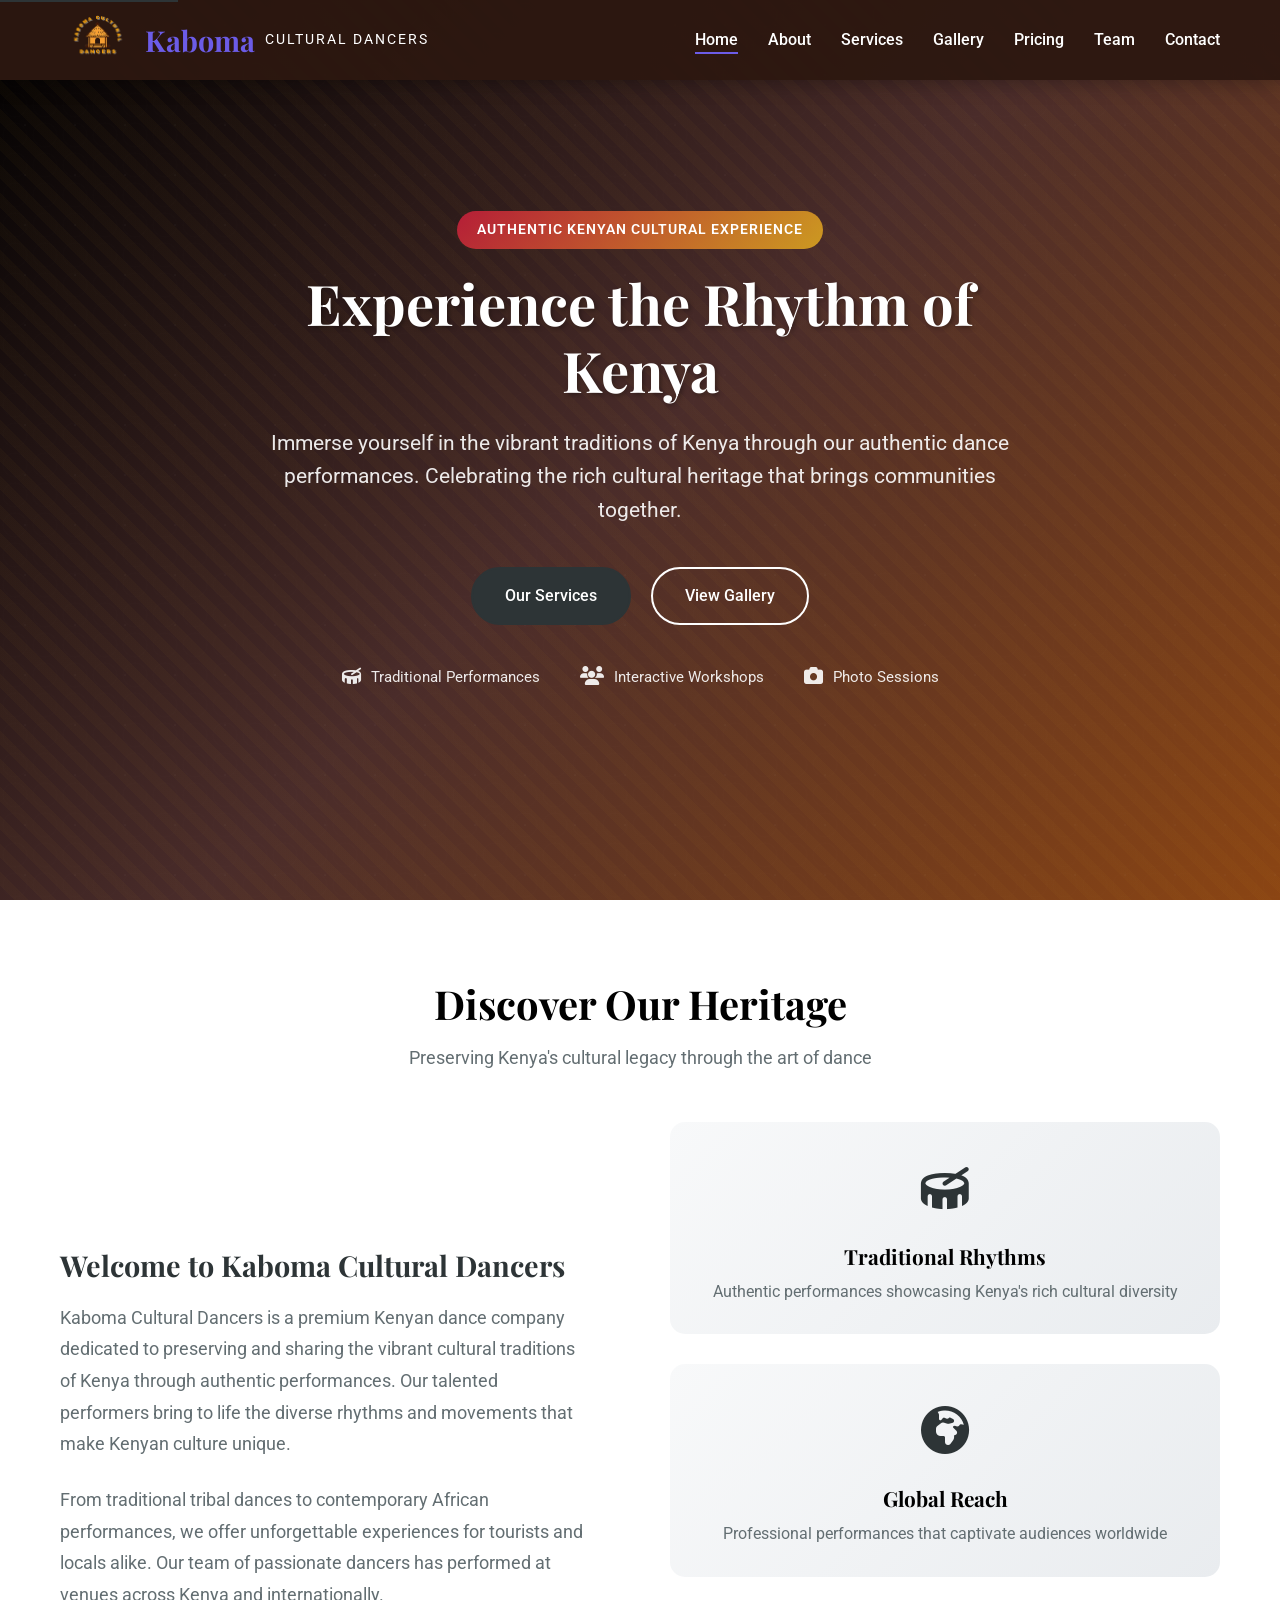
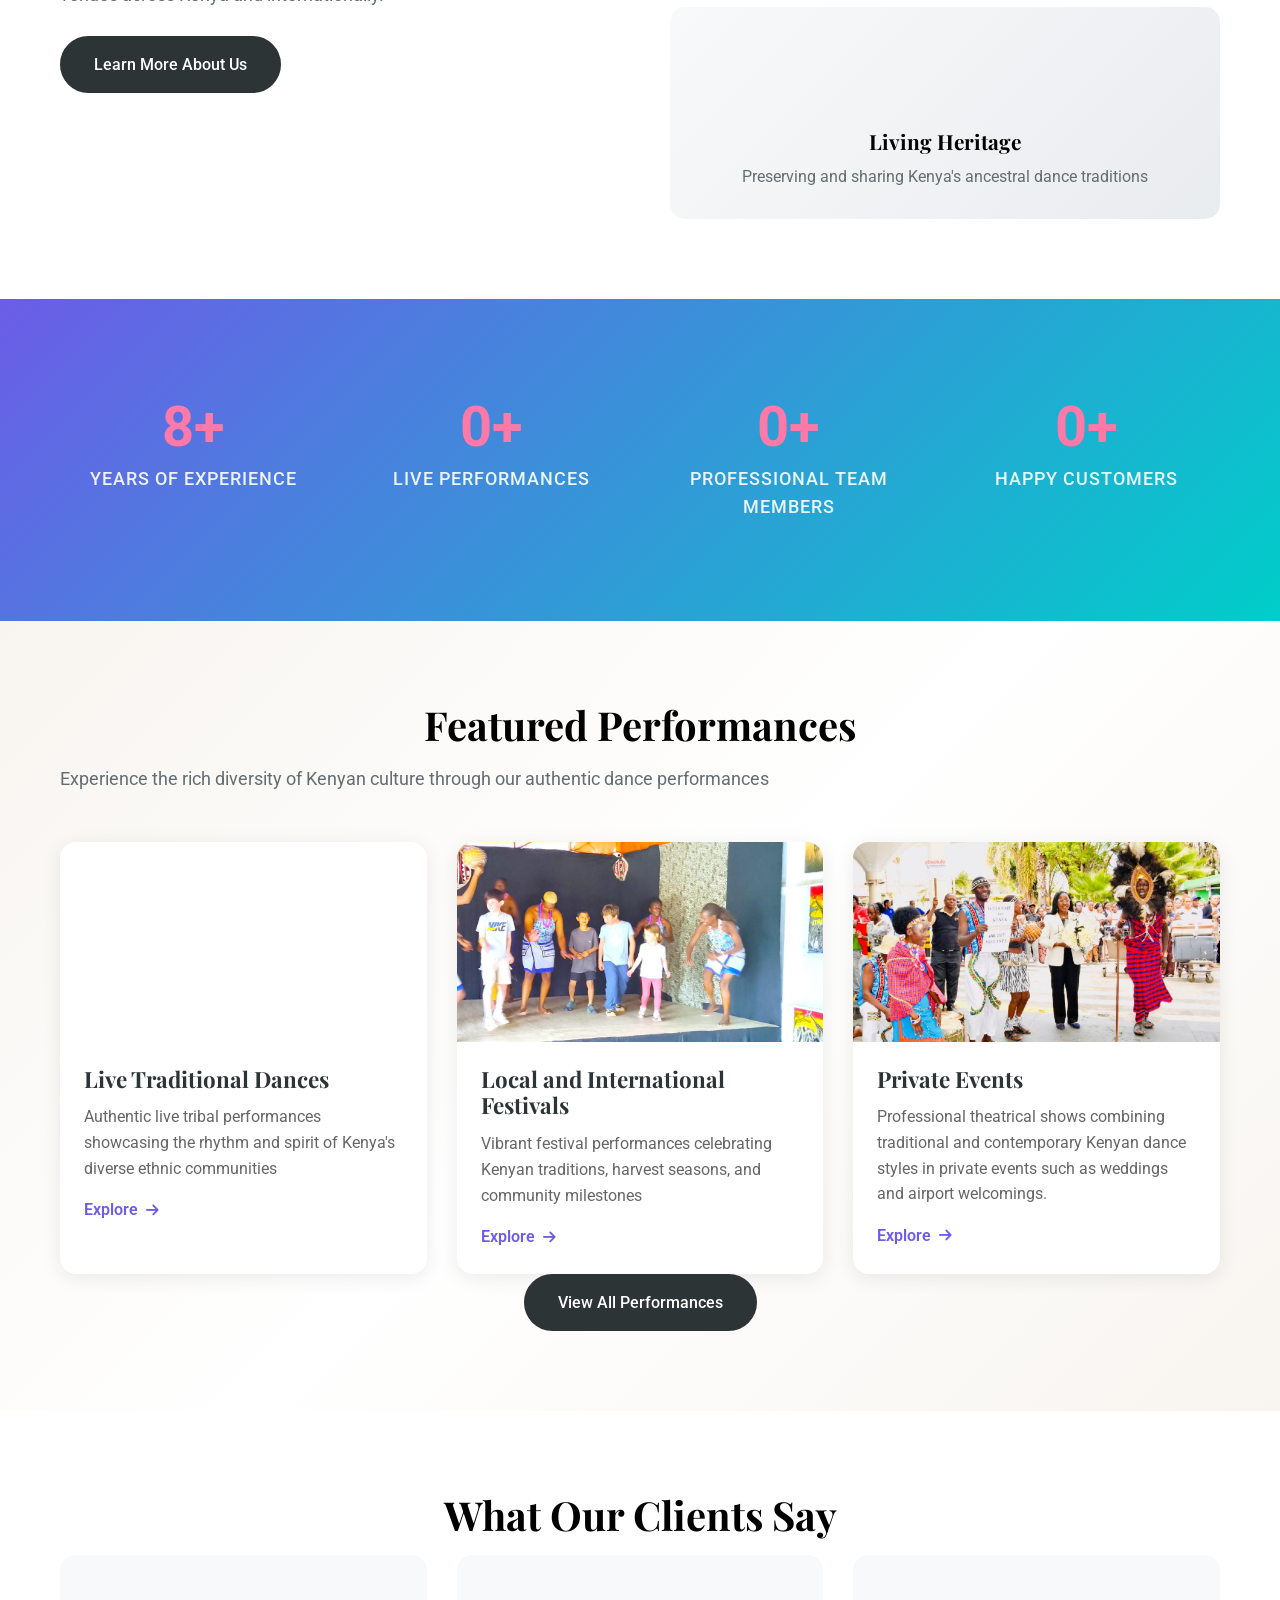
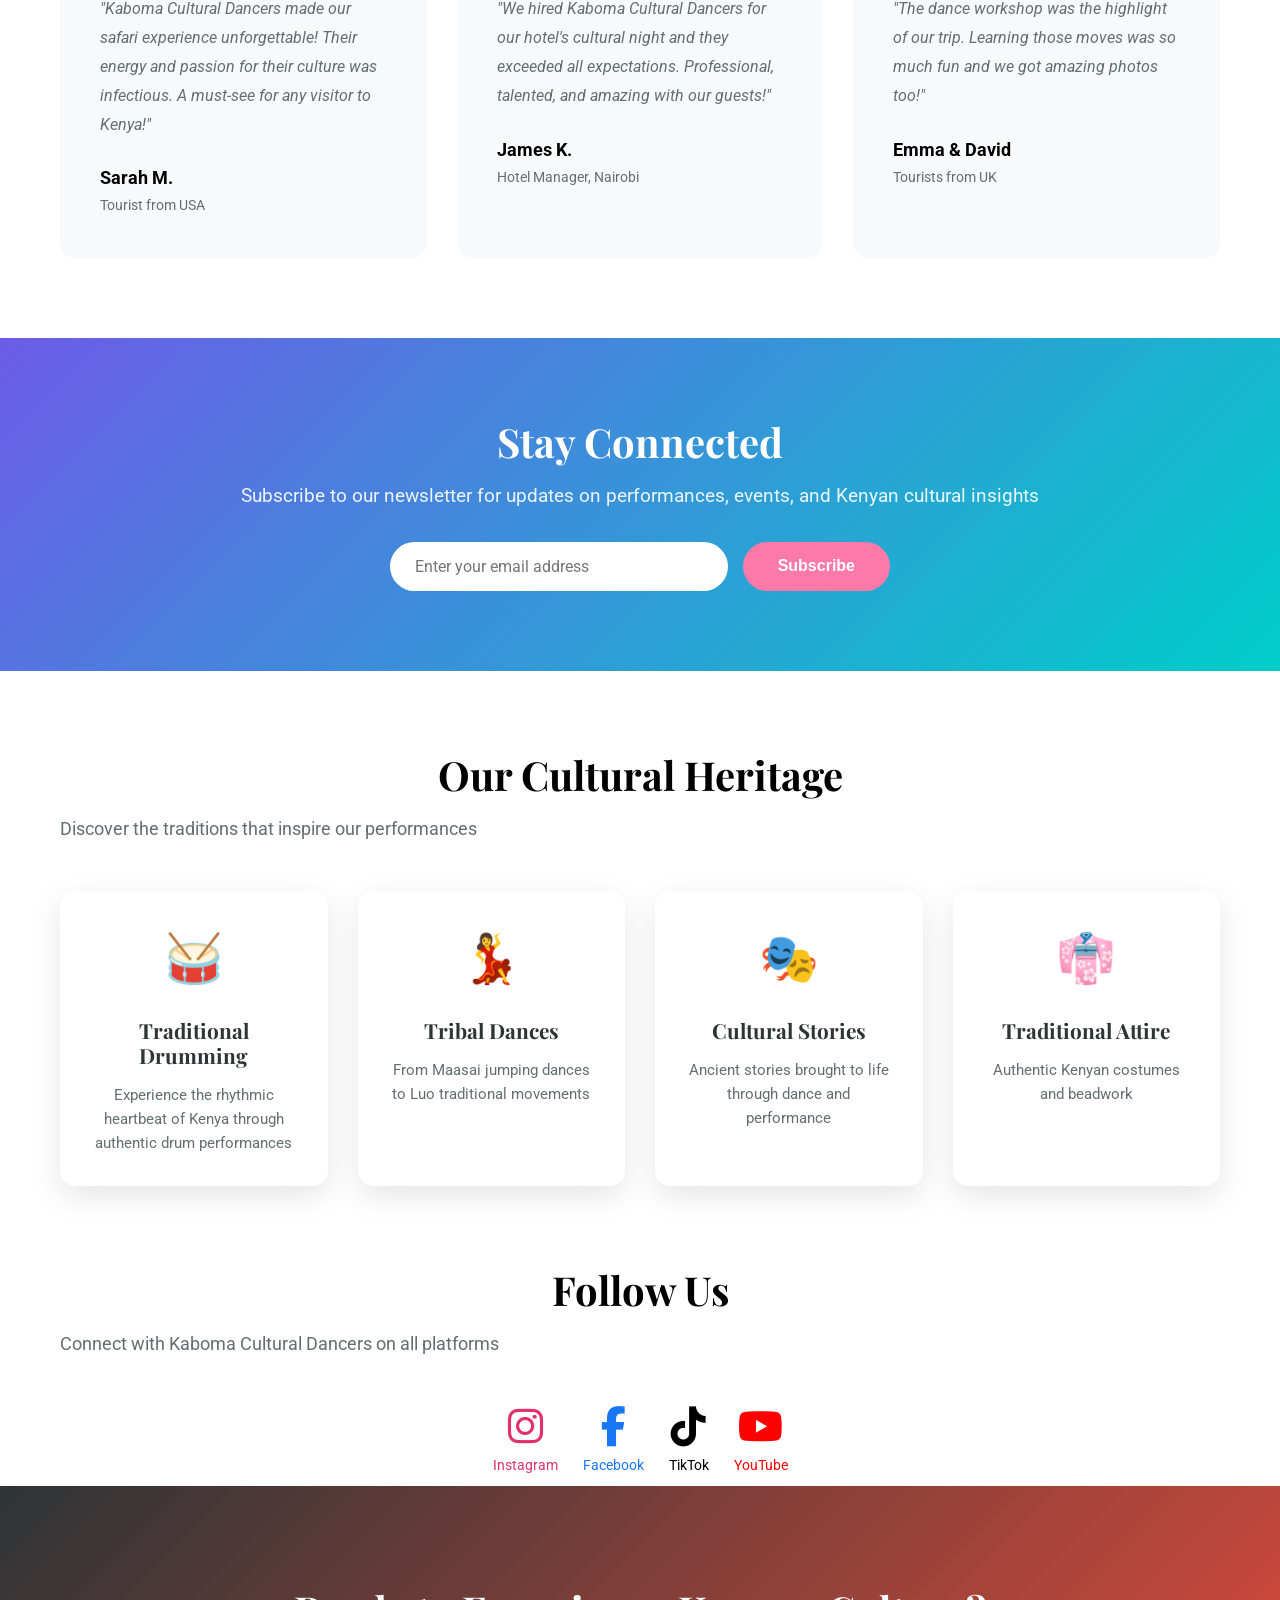
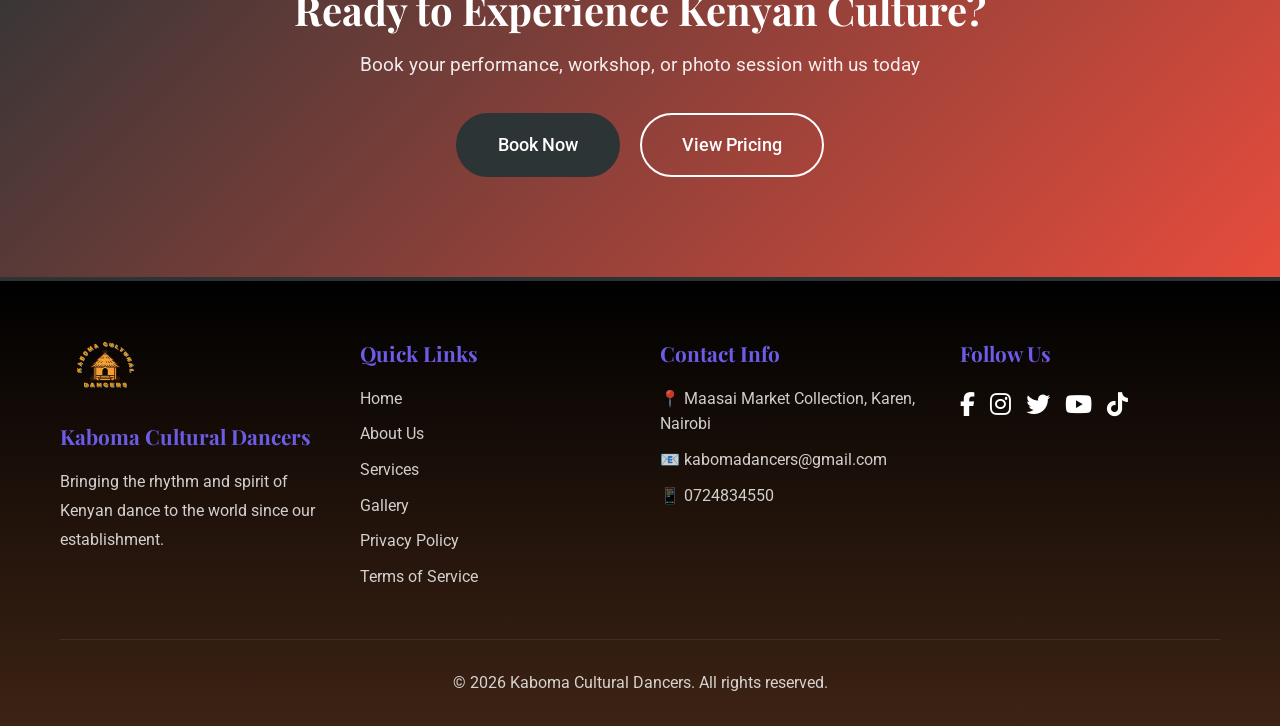
==== commit d16ab478: "Update stat-number to reflect new value" ====
--- a/index.html
+++ b/index.html
@@ -179,7 +179,7 @@
         <div class="container">
             <div class="stats-grid">
                 <div class="stat-item">
-                    <div class="stat-number" data-target="15">0</div>
+                    <div class="stat-number" data-target="15">1</div>
                     <div class="stat-label">Years of Experience</div>
                 </div>
                 <div class="stat-item">
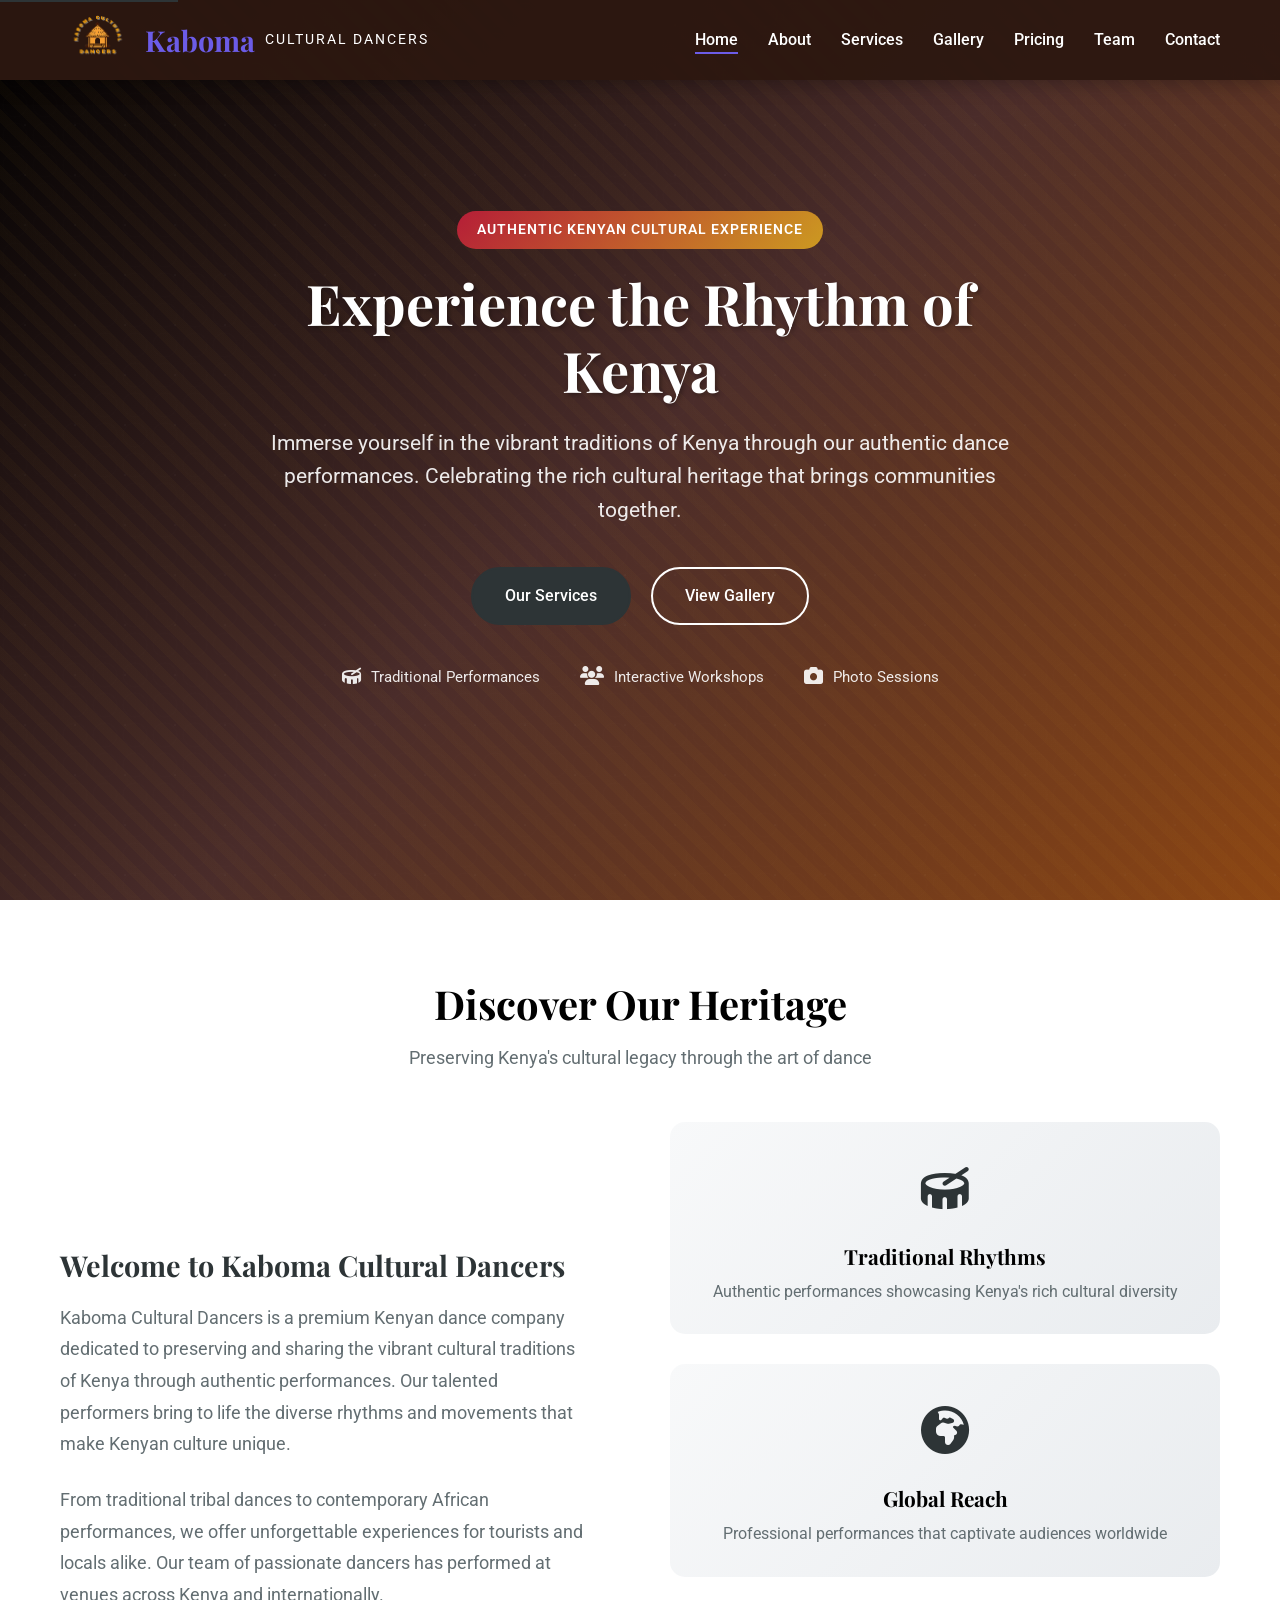
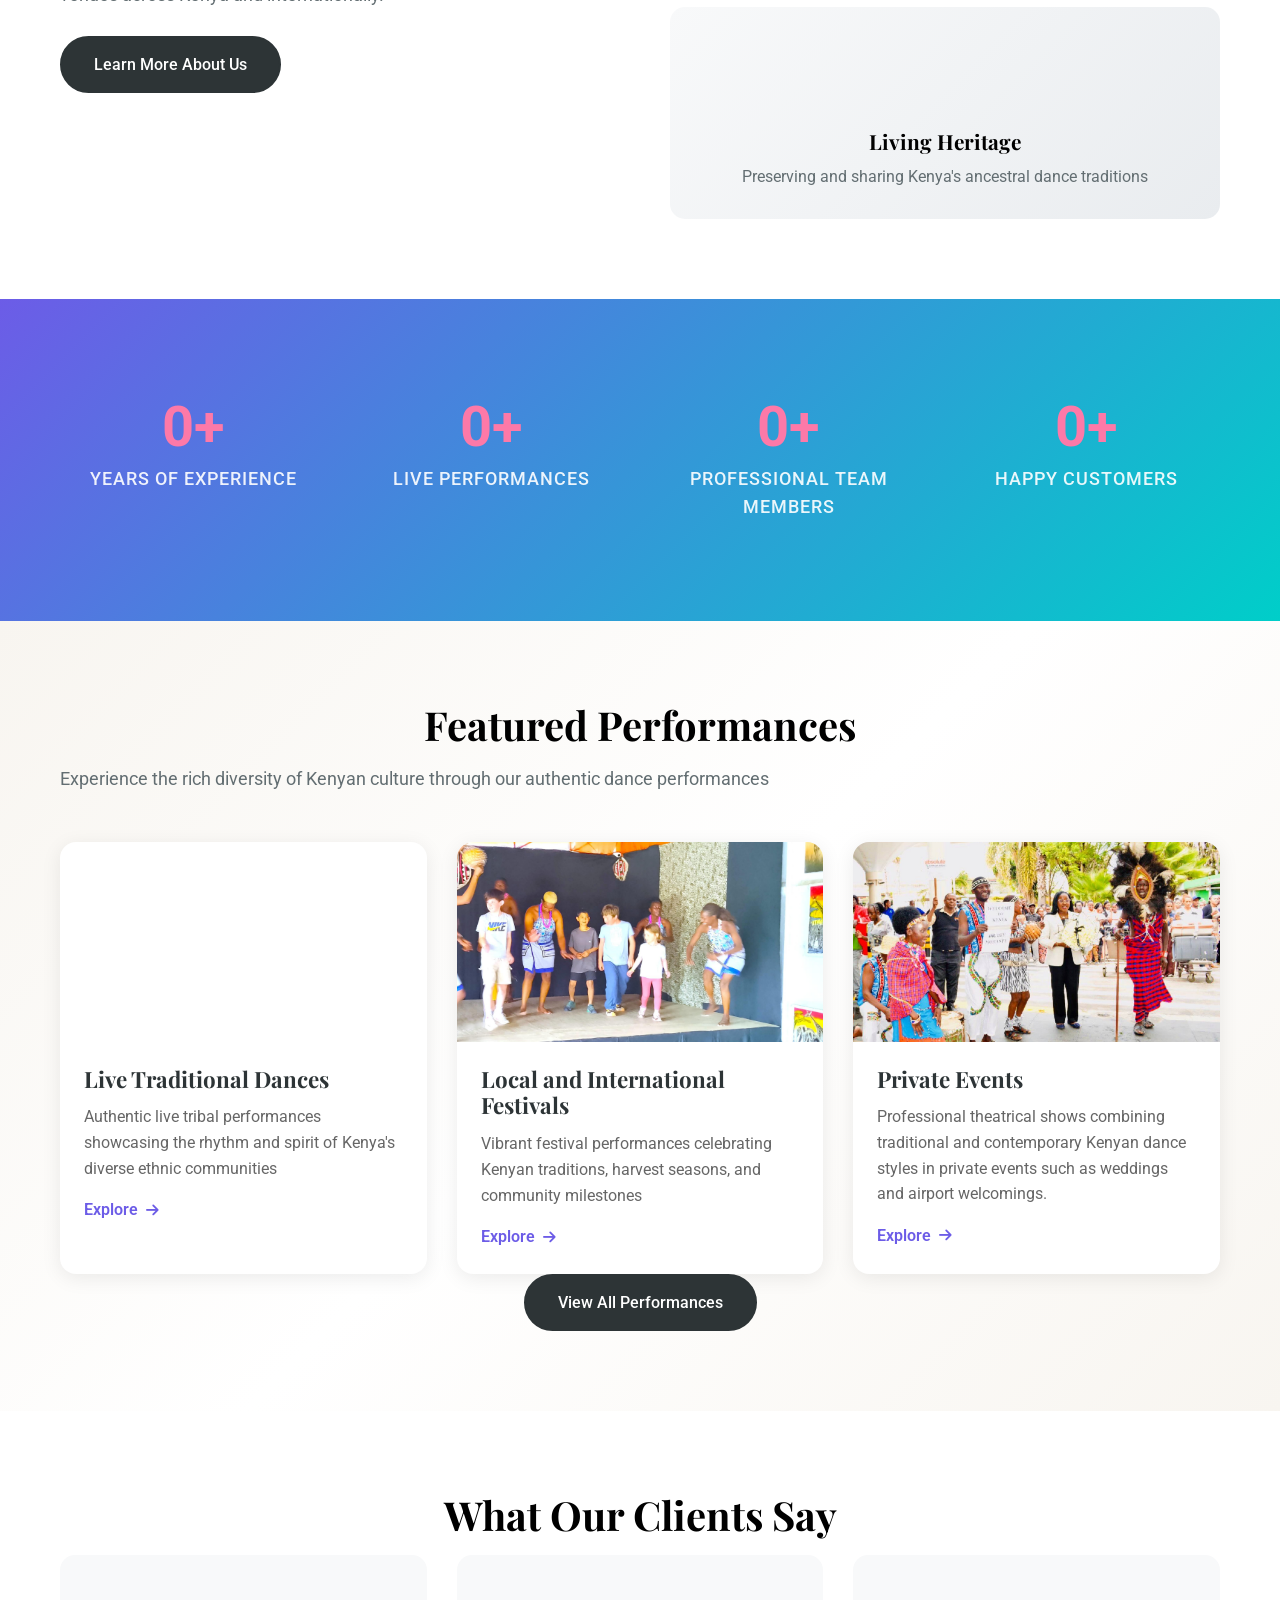
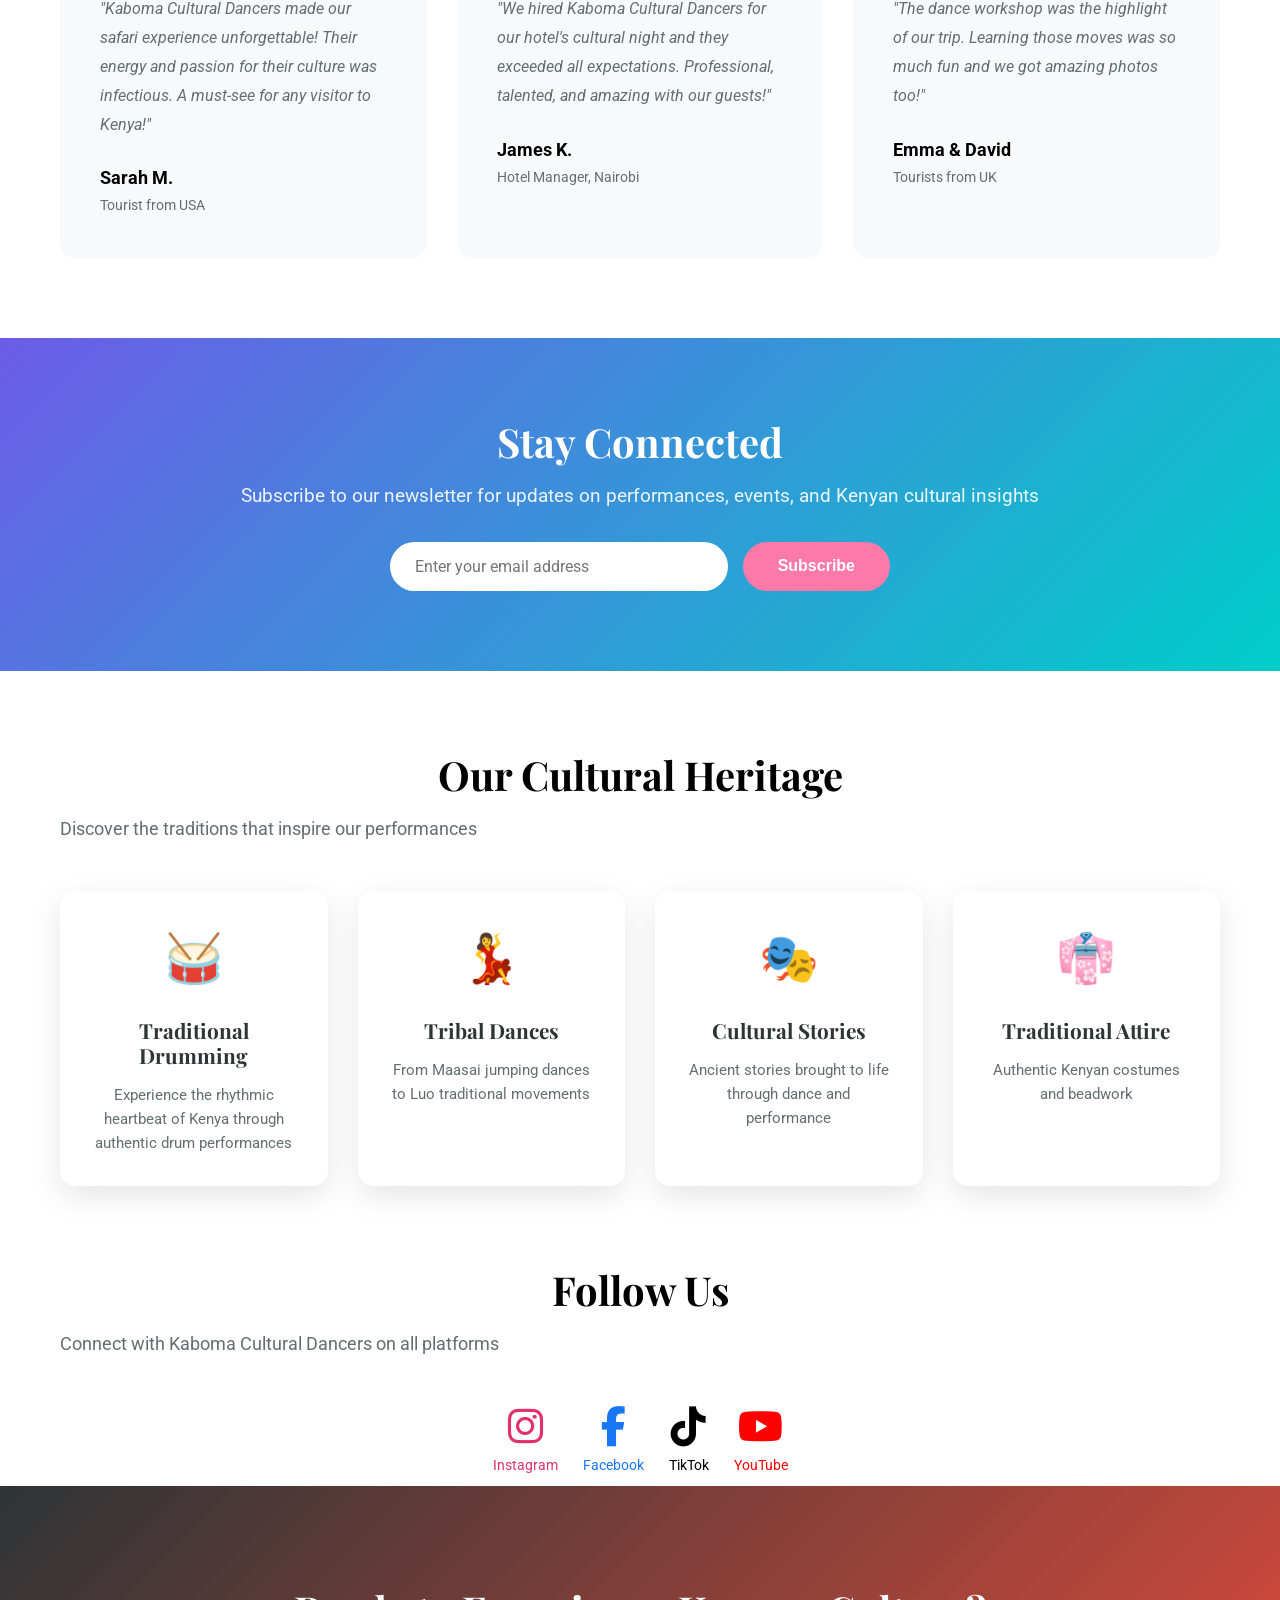
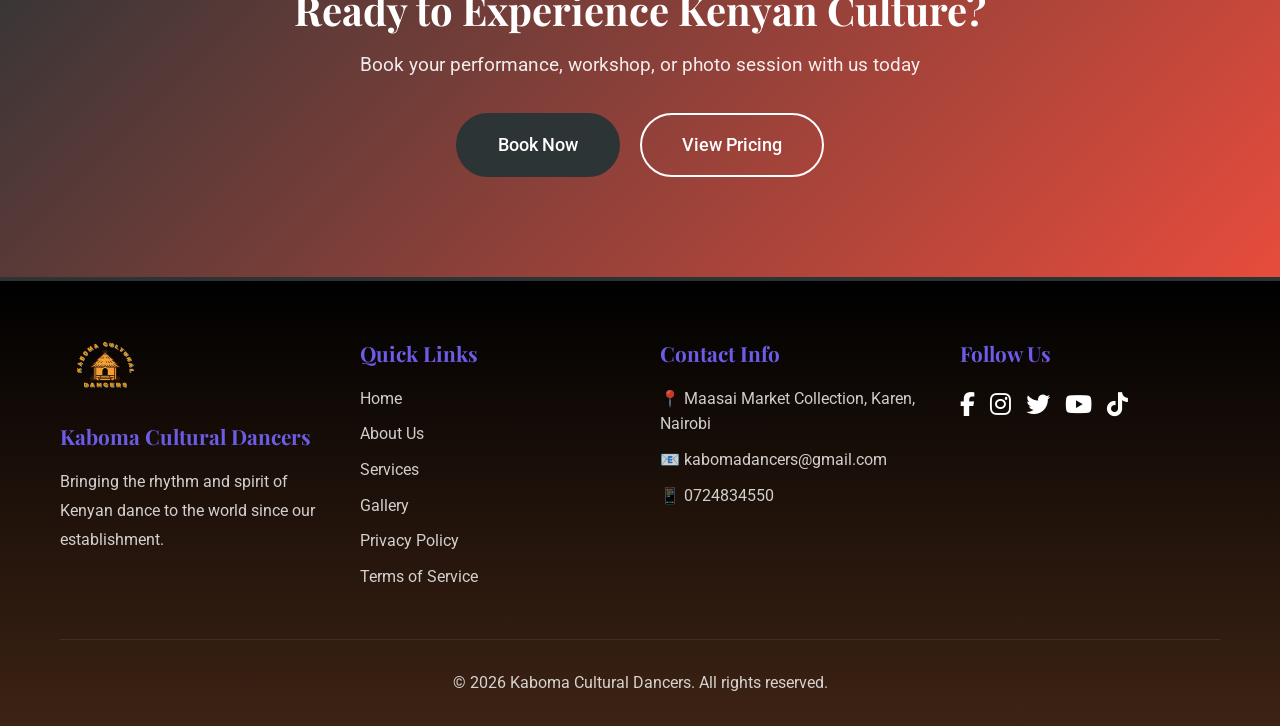
==== commit 8083927a: "Update years of experience stat number to 15" ====
--- a/index.html
+++ b/index.html
@@ -179,7 +179,7 @@
         <div class="container">
             <div class="stats-grid">
                 <div class="stat-item">
-                    <div class="stat-number" data-target="15">1</div>
+                    <div class="stat-number">15+</div>
                     <div class="stat-label">Years of Experience</div>
                 </div>
                 <div class="stat-item">
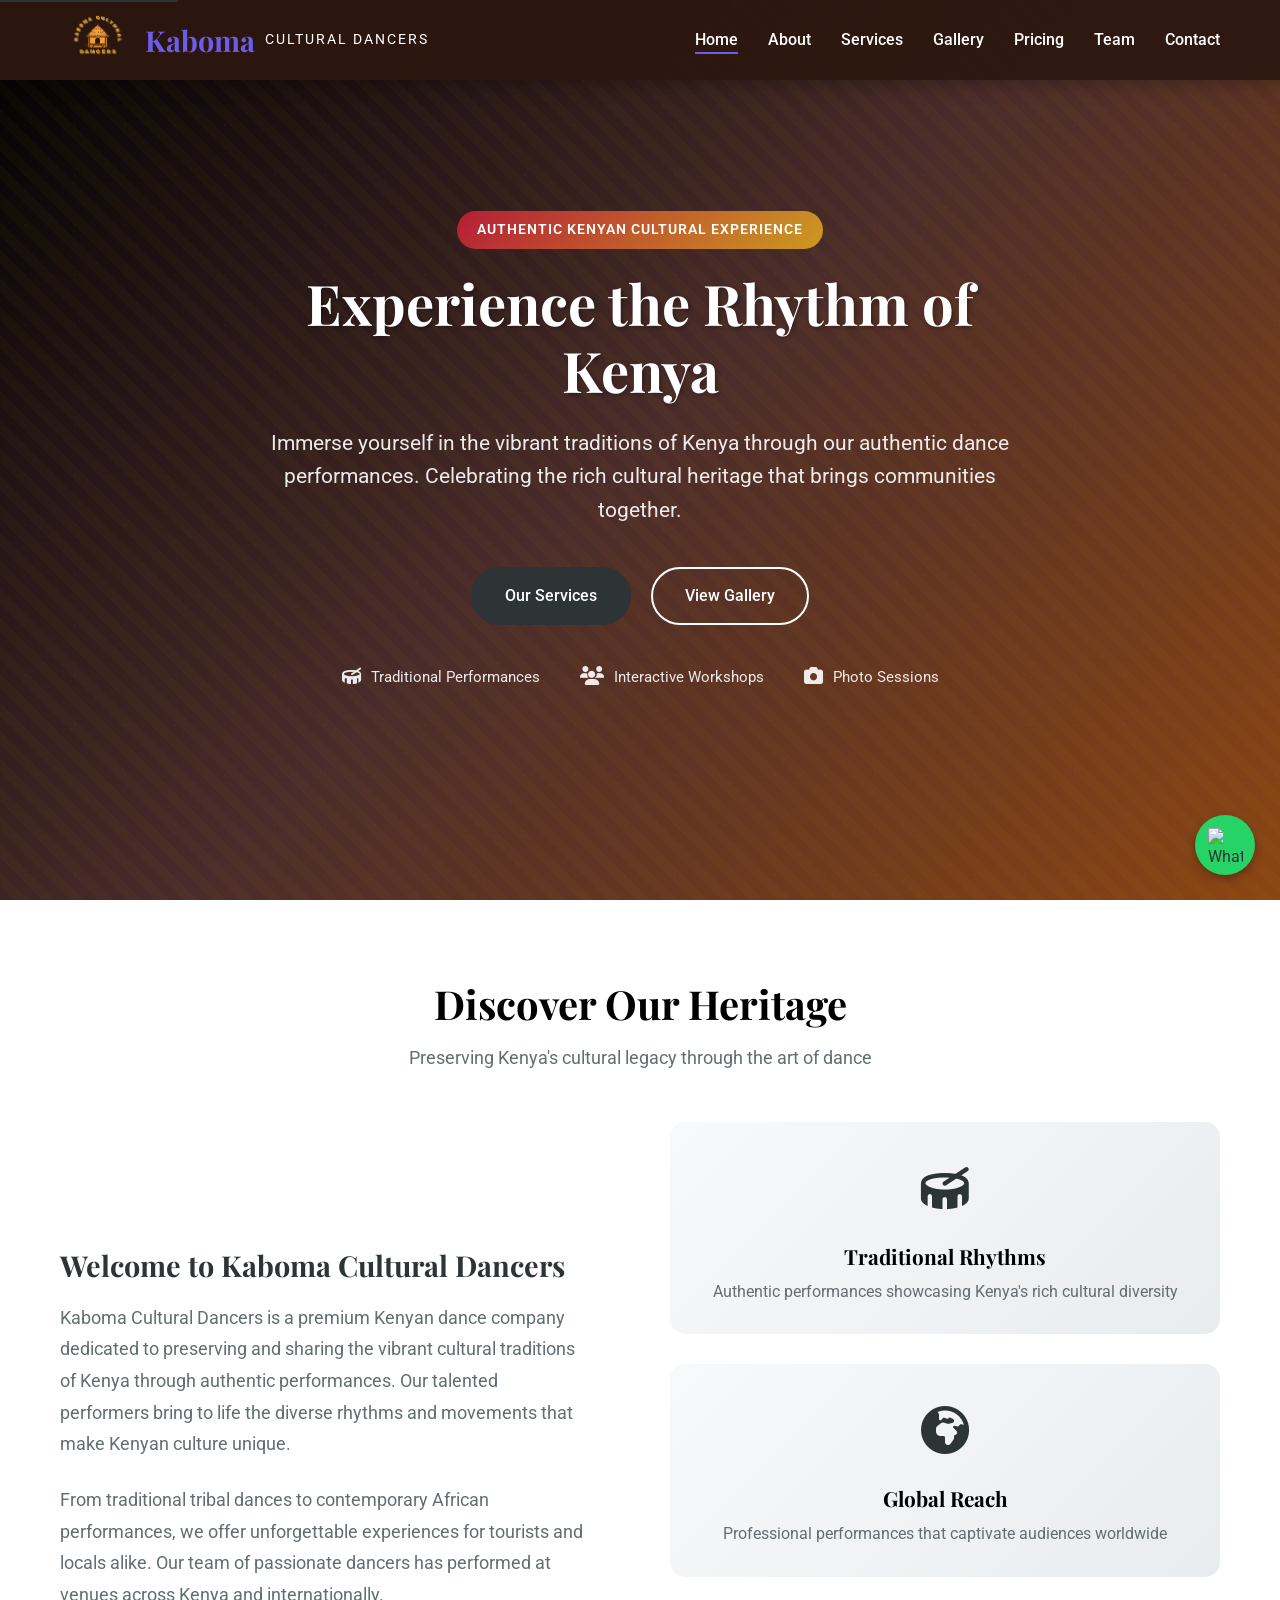
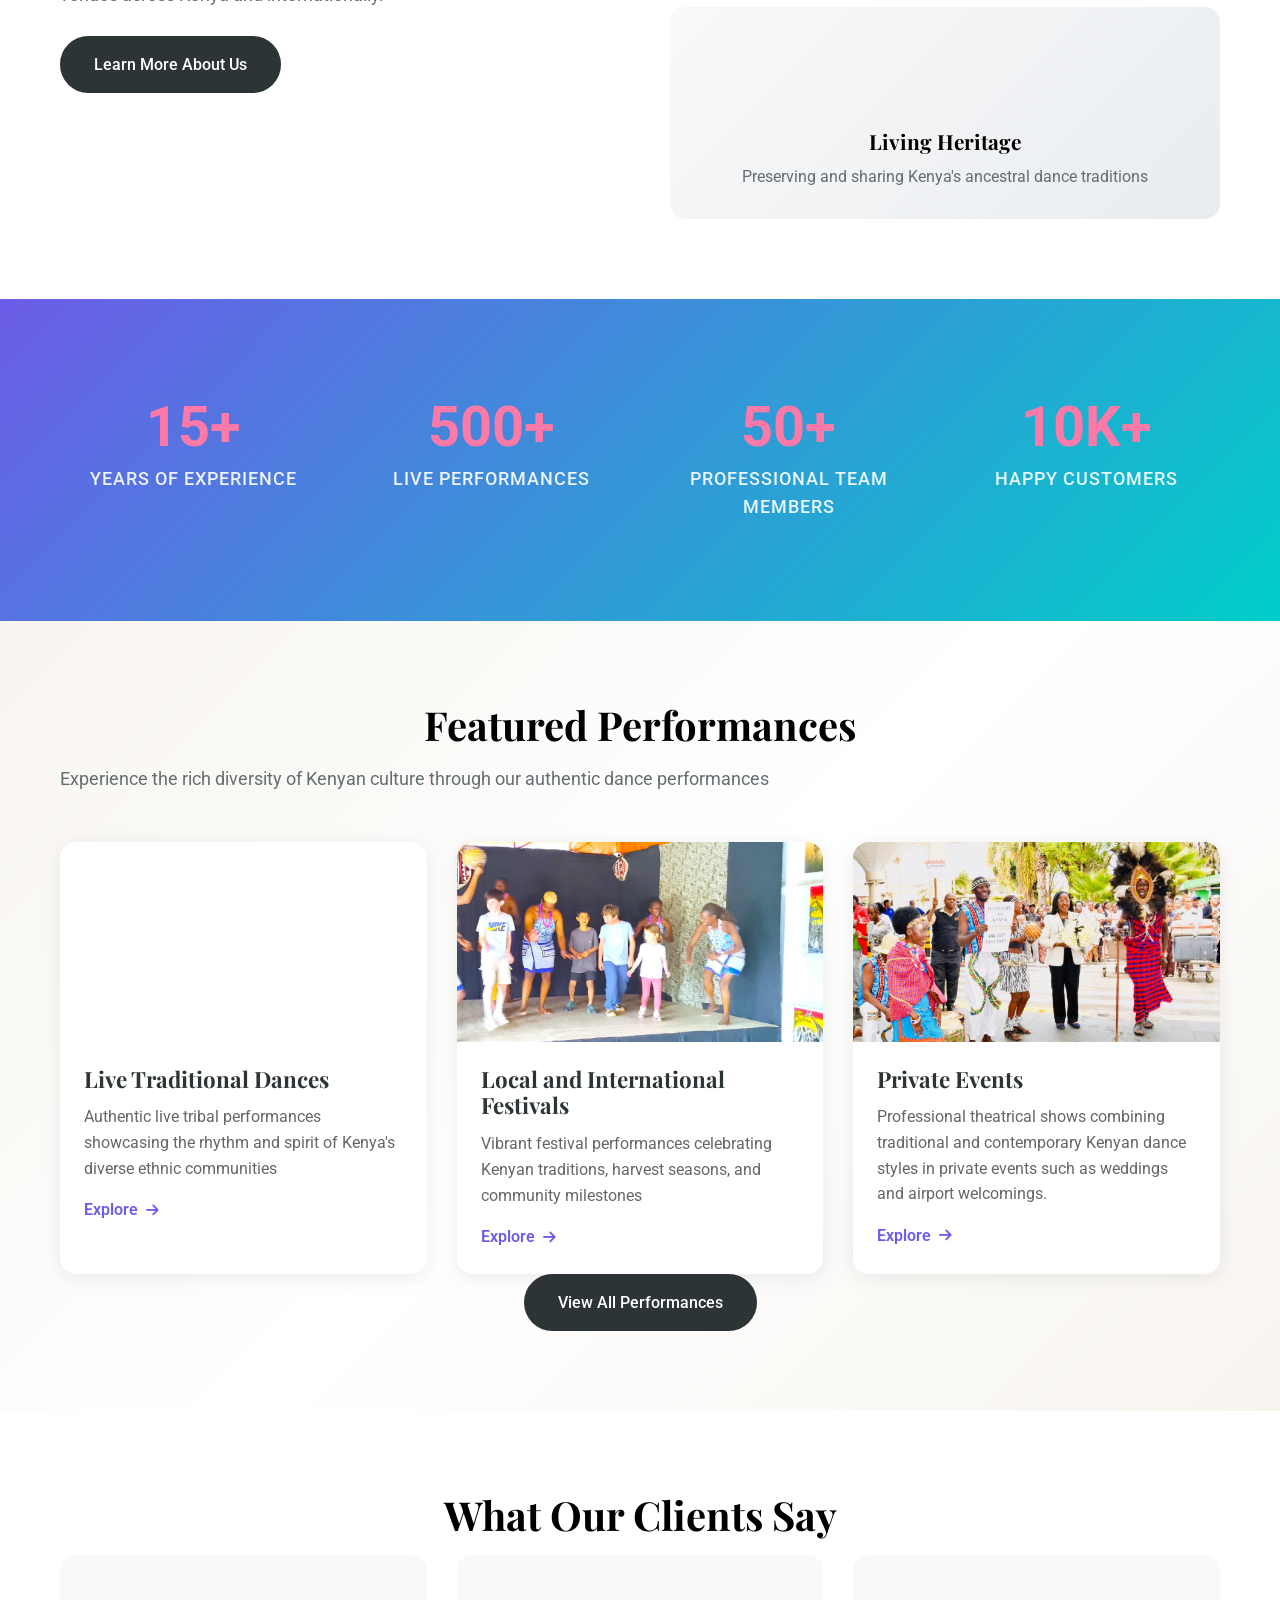
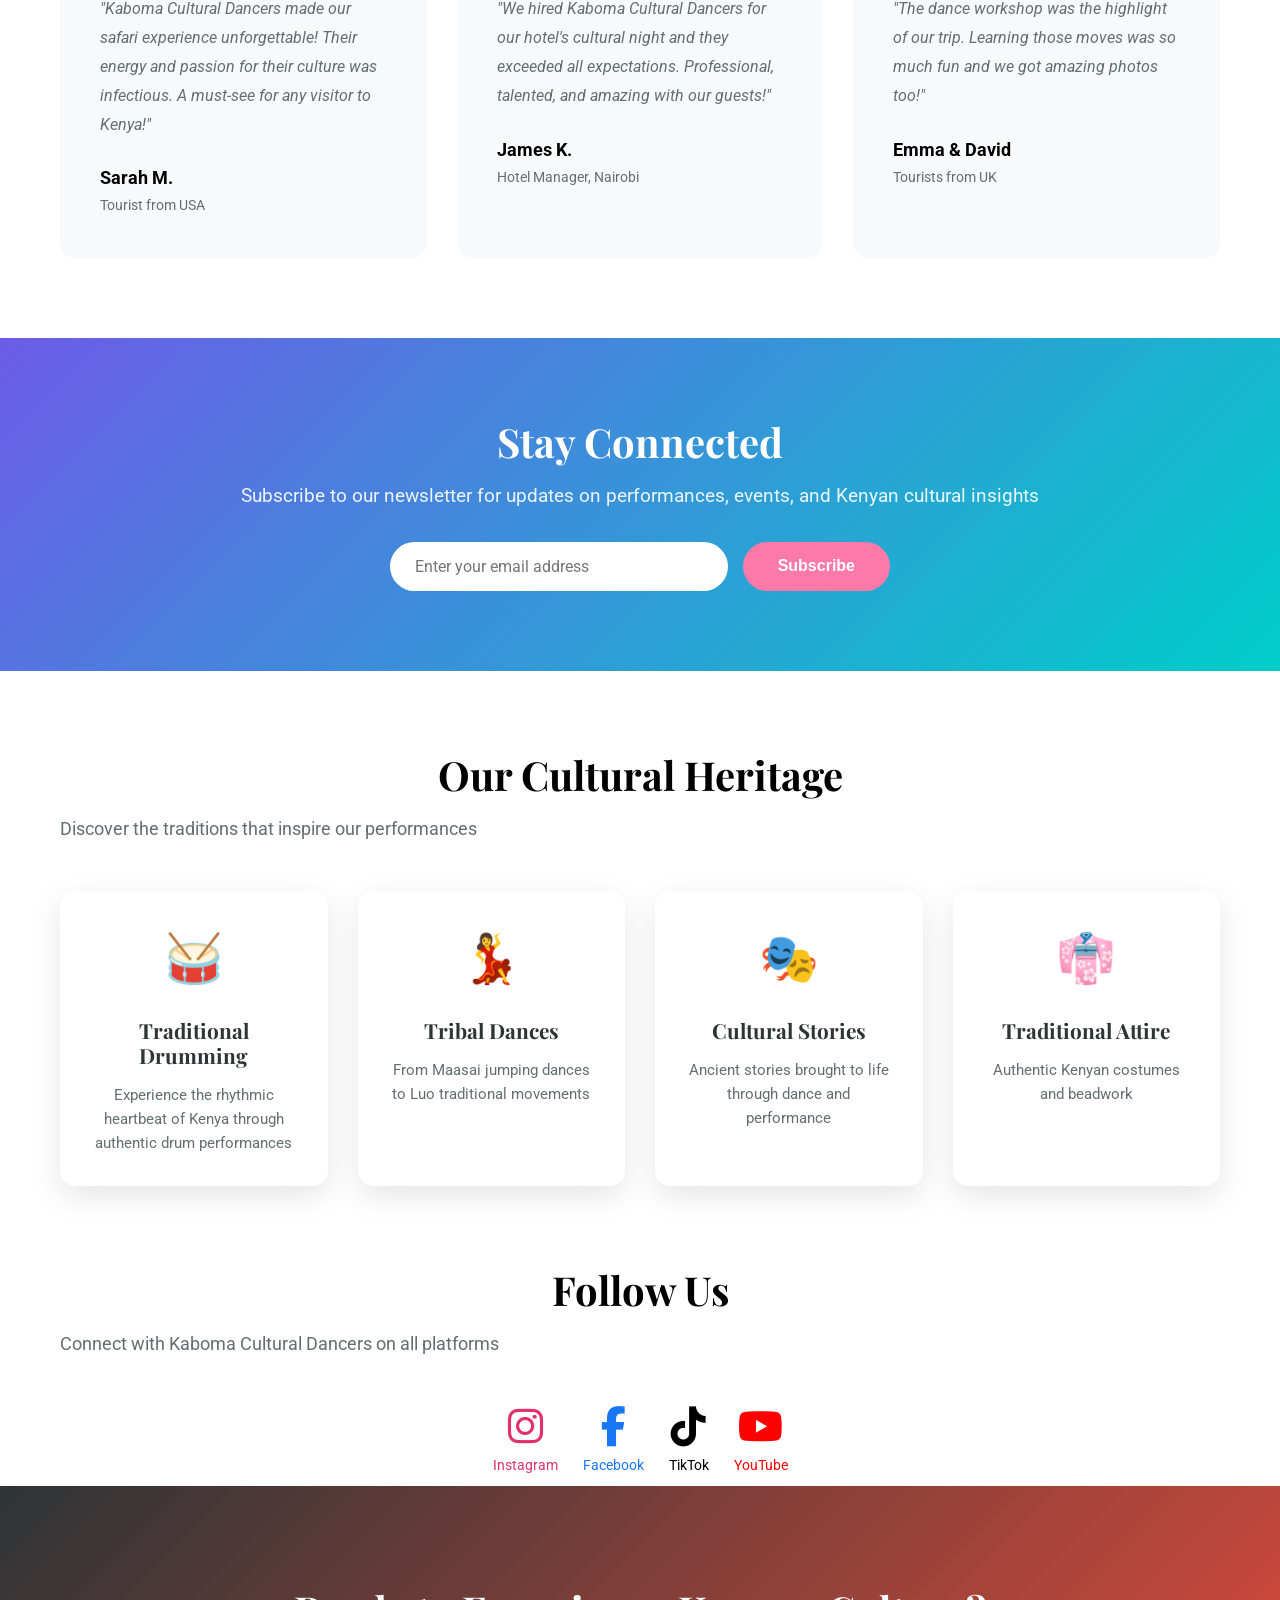
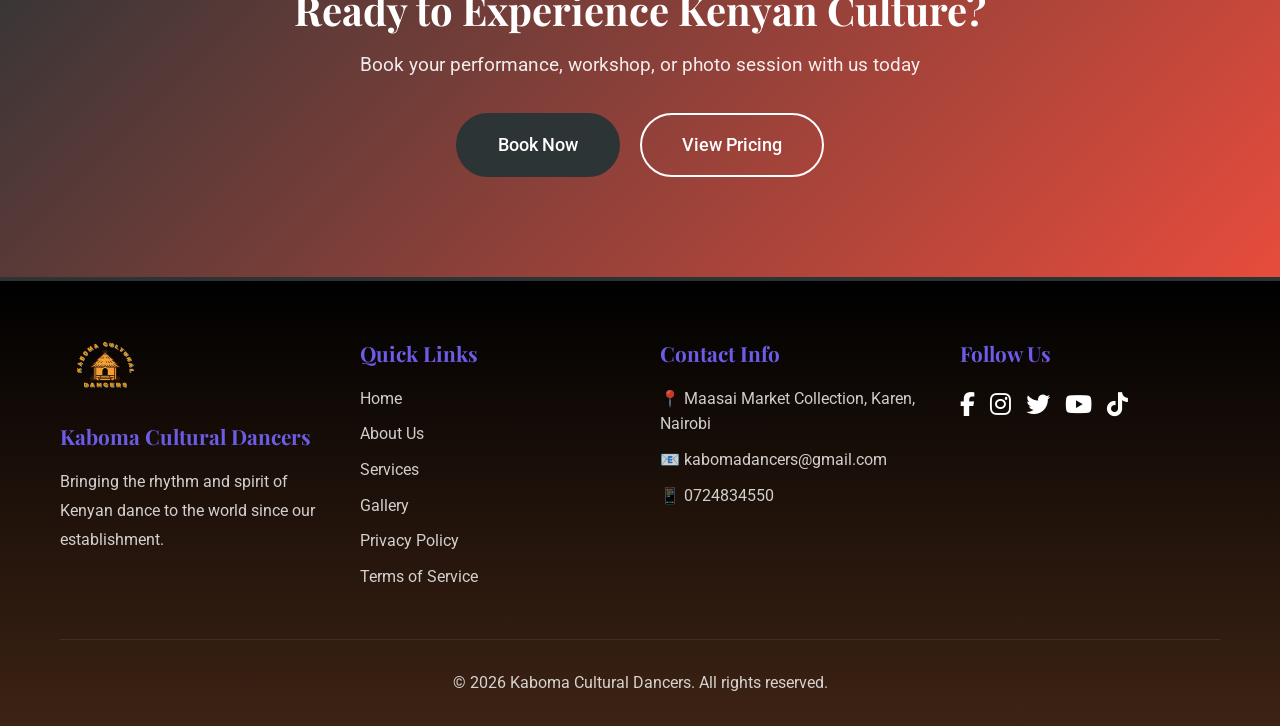
==== commit fe1497c4: "Add WhatsApp floating button to index.html Added a floating WhatsApp button with styles." ====
--- a/index.html
+++ b/index.html
@@ -65,6 +65,32 @@
     <link href="https://fonts.googleapis.com/css2?family=Playfair+Display:wght@400;700&family=Roboto:wght@300;400;500;700;900&display=swap" rel="stylesheet">
     <link rel="stylesheet" href="https://cdnjs.cloudflare.com/ajax/libs/font-awesome/6.4.0/css/all.min.css">
 </head>
+<!-- WhatsApp Floating Button -->
+<a href="https://wa.link/s0su3u" class="whatsapp-float" target="_blank">
+    <img src="https://cdn-icons-png.flaticon.com/512/124/124034.png" alt="WhatsApp">
+</a>
+
+<style>
+.whatsapp-float {
+    position: fixed;
+    width: 60px;
+    height: 60px;
+    bottom: 25px;
+    right: 25px;
+    background-color: #25D366;
+    border-radius: 50%;
+    display: flex;
+    justify-content: center;
+    align-items: center;
+    box-shadow: 0 4px 10px rgba(0,0,0,0.3);
+    z-index: 9999;
+}
+
+.whatsapp-float img {
+    width: 35px;
+    height: 35px;
+}
+</style> 
 <body>
     <!-- Header -->
     <header class="header">
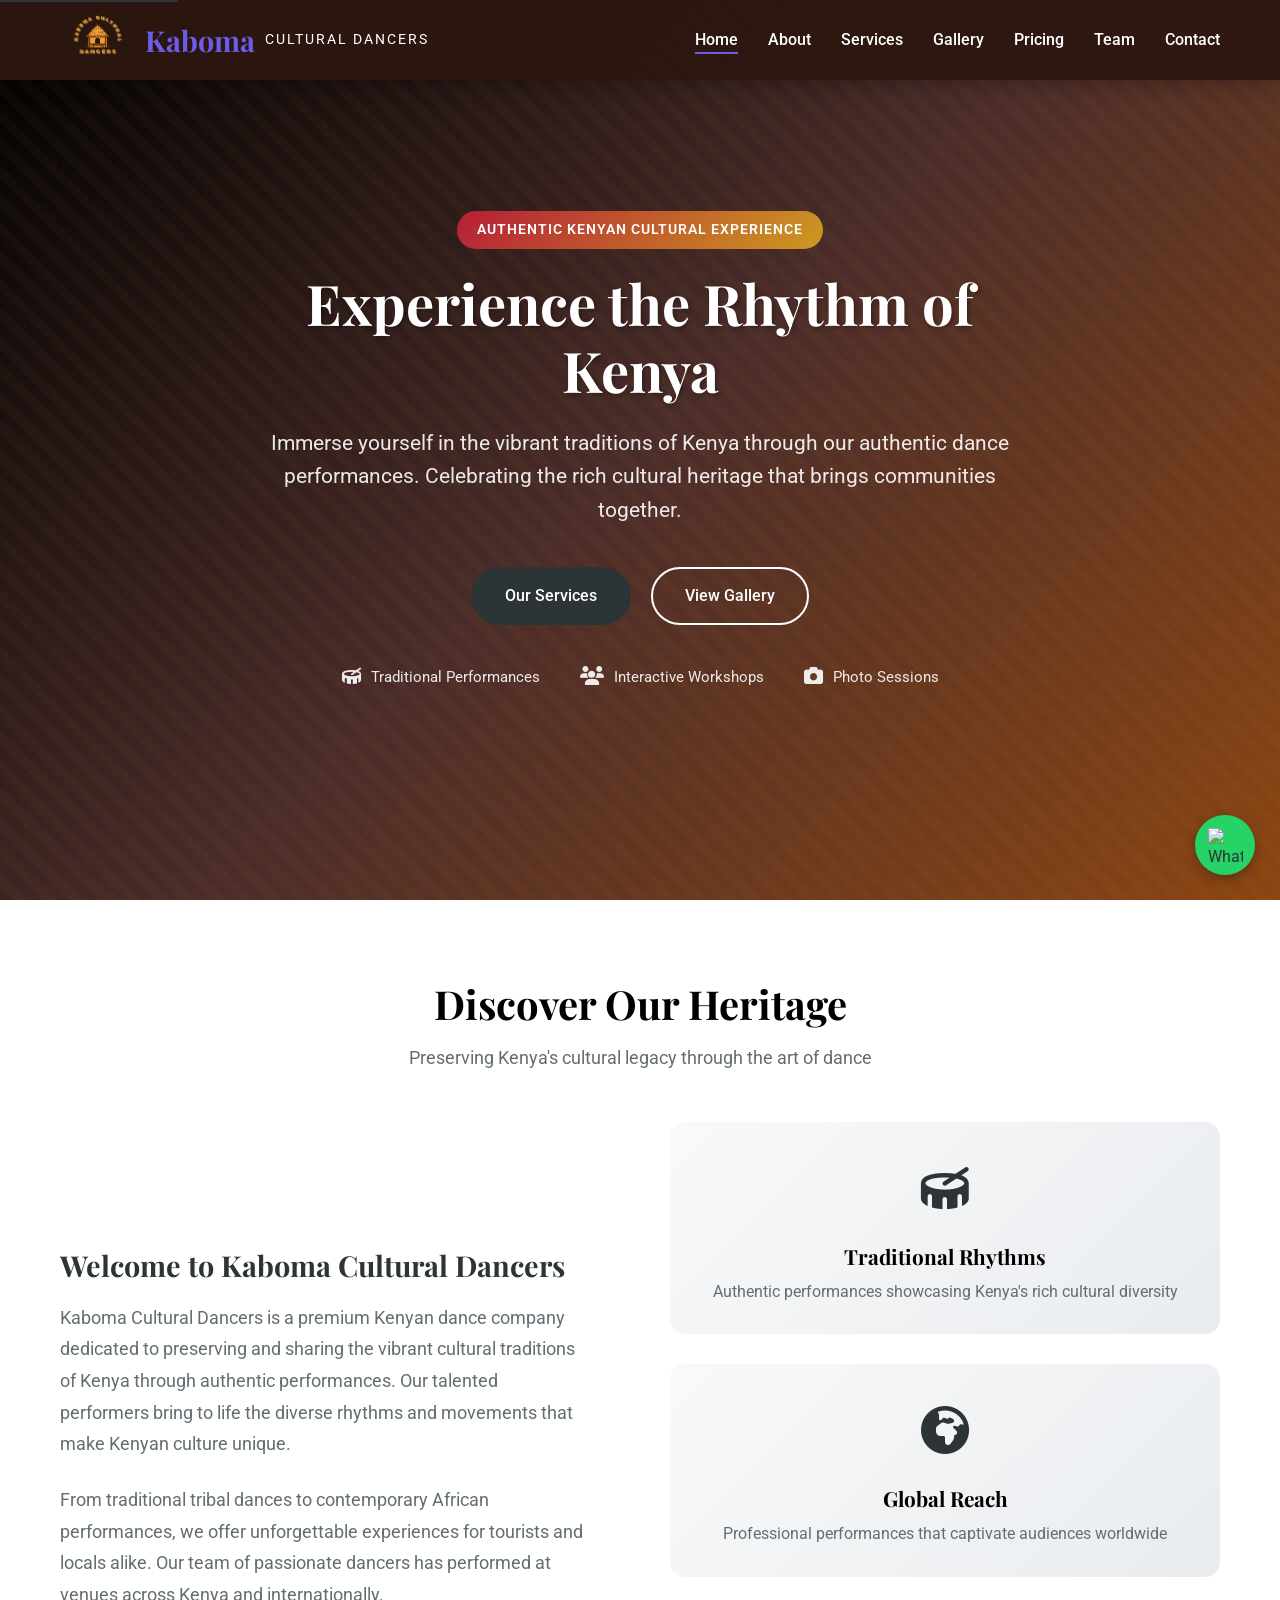
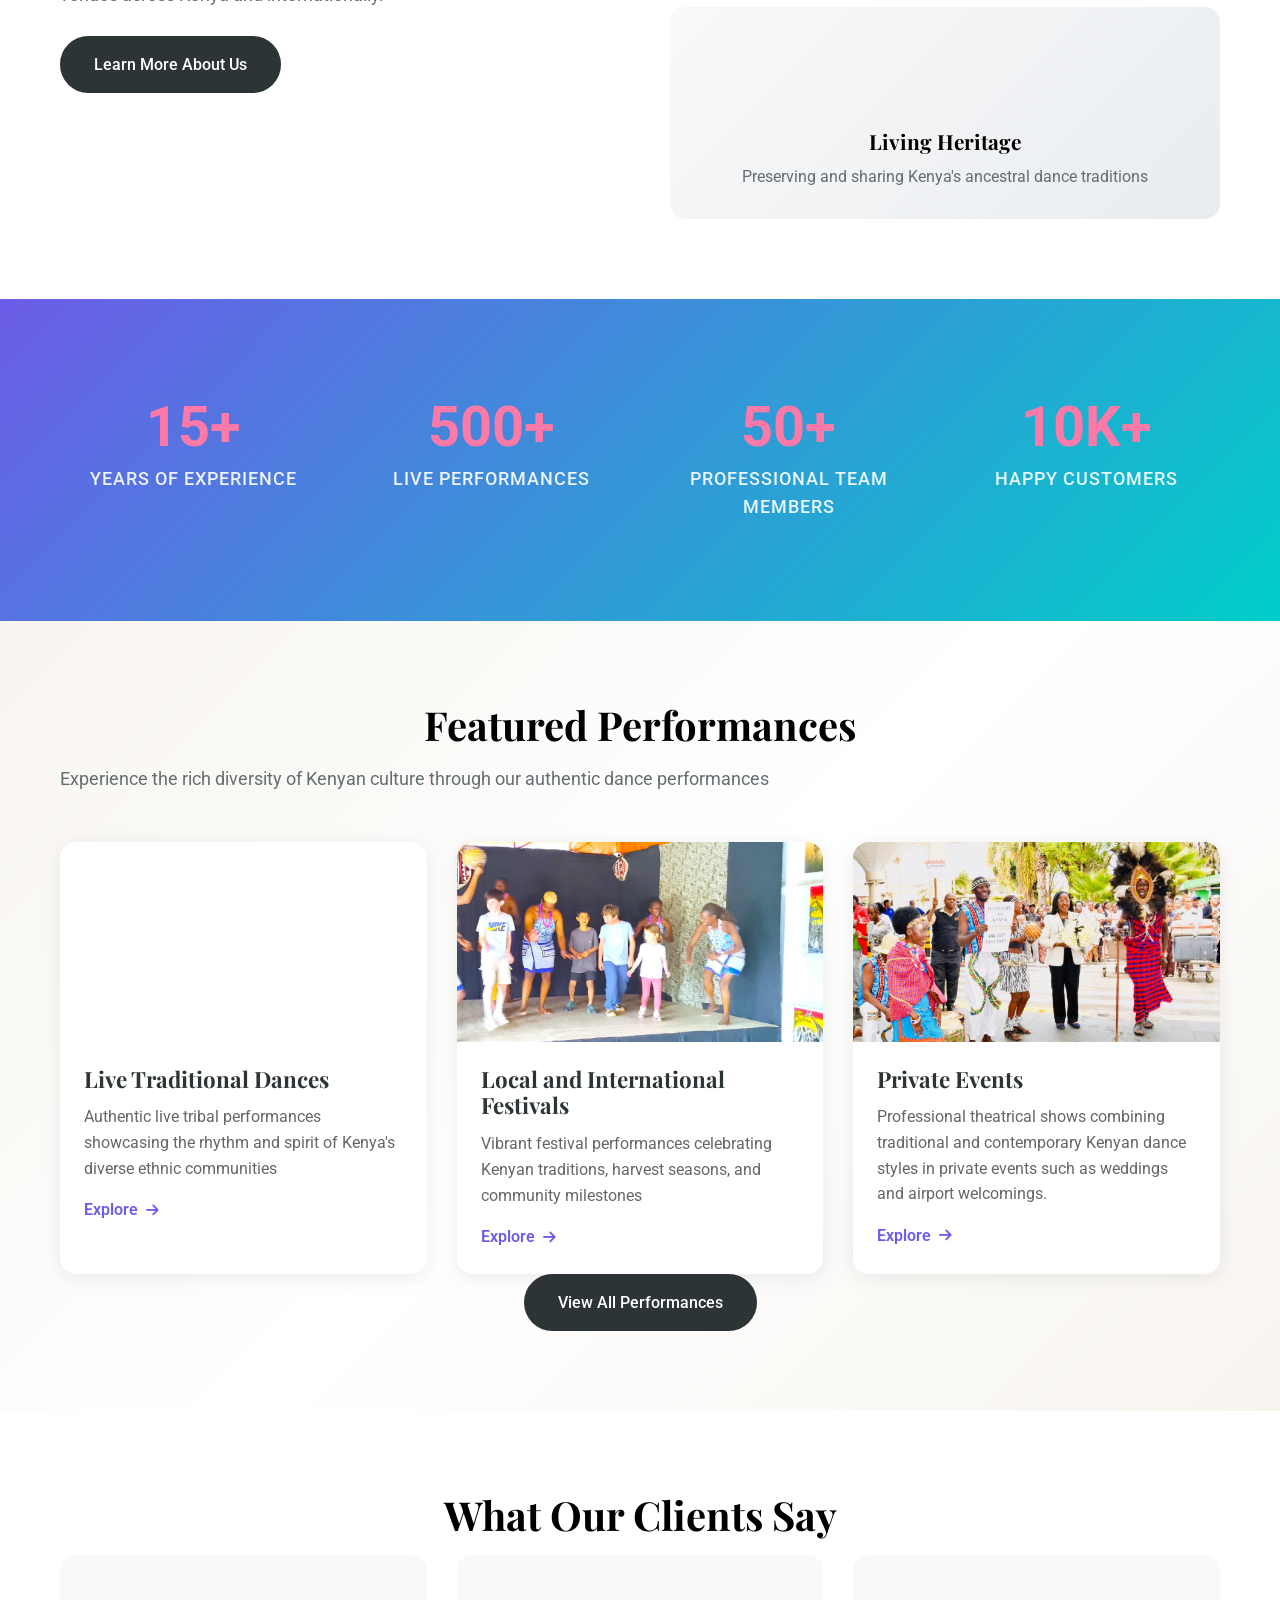
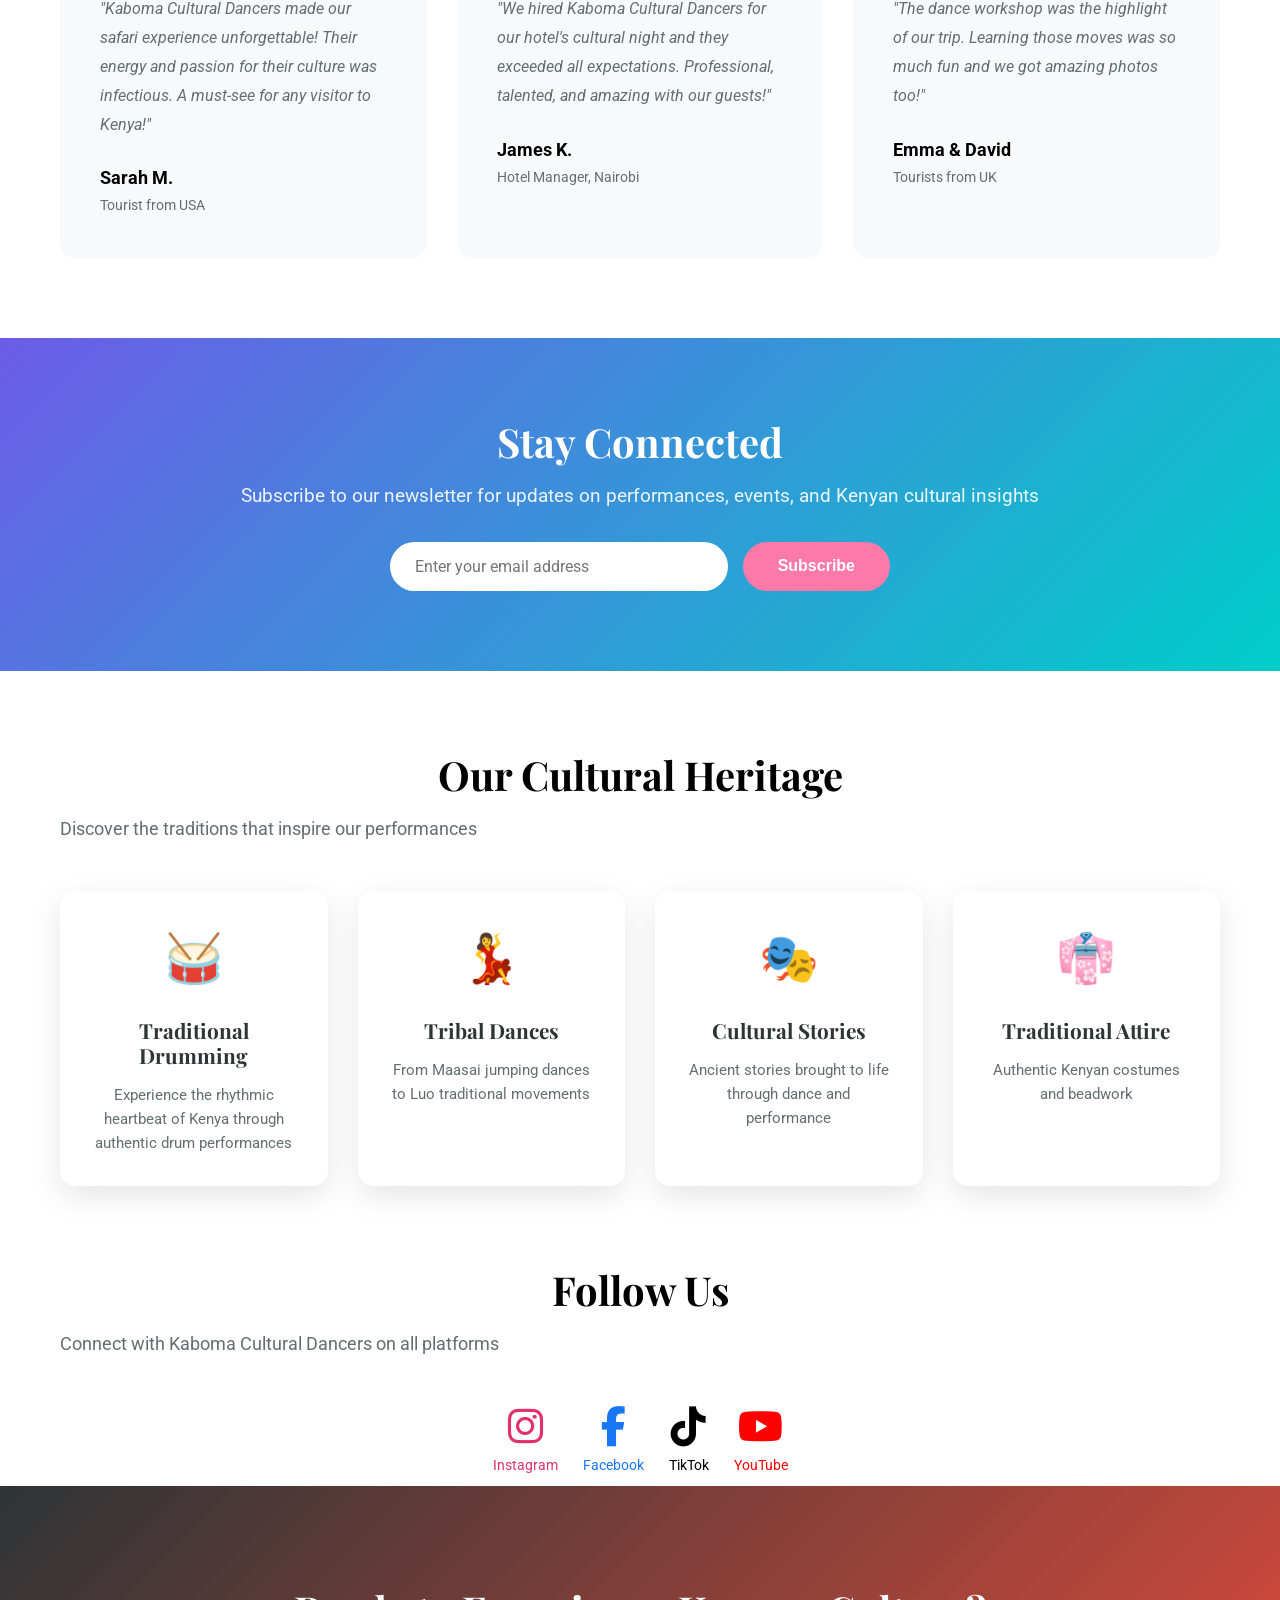
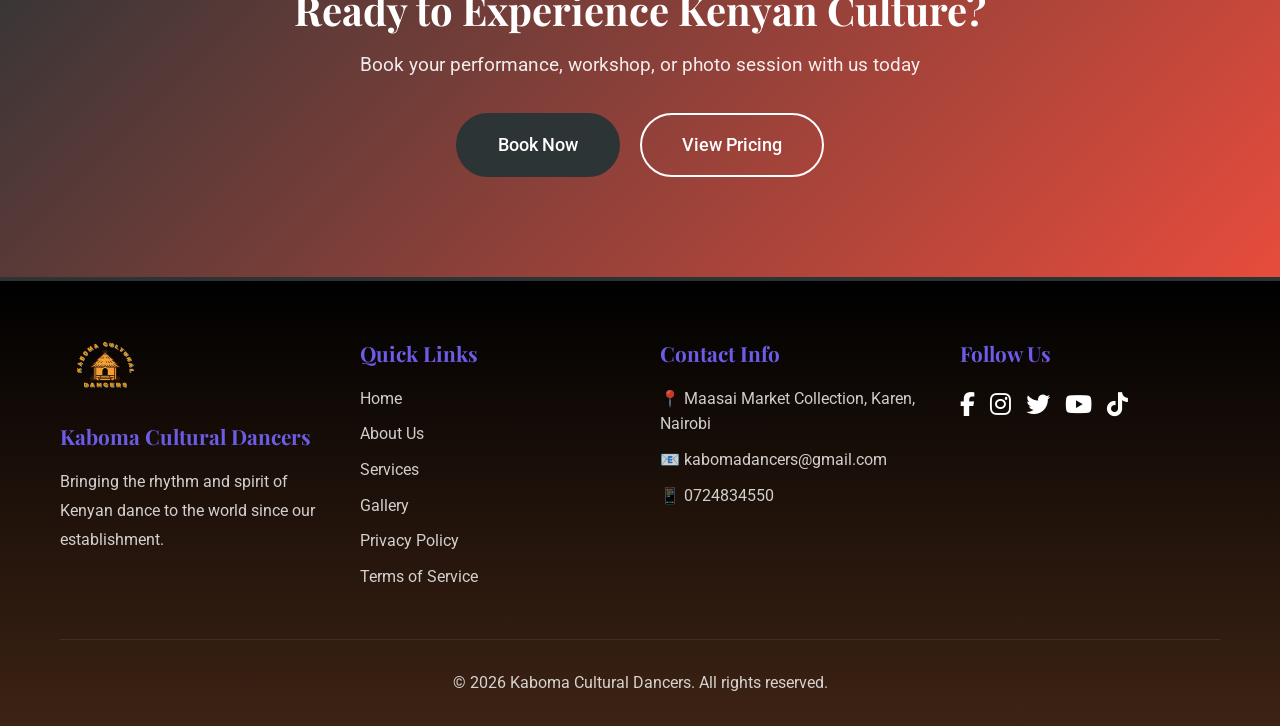
==== commit 0b7989be: "Adjust box-shadow and z-index for better layout" ====
--- a/index.html
+++ b/index.html
@@ -82,10 +82,10 @@
     display: flex;
     justify-content: center;
     align-items: center;
-    box-shadow: 0 4px 10px rgba(0,0,0,0.3);
-    z-index: 9999;
+    box-shadow: 0 4px 12px rgba(0,0,0,0.3);
+    z-index: 1000; /* lowered from 9999 */
+    pointer-events: auto;
 }
-
 .whatsapp-float img {
     width: 35px;
     height: 35px;
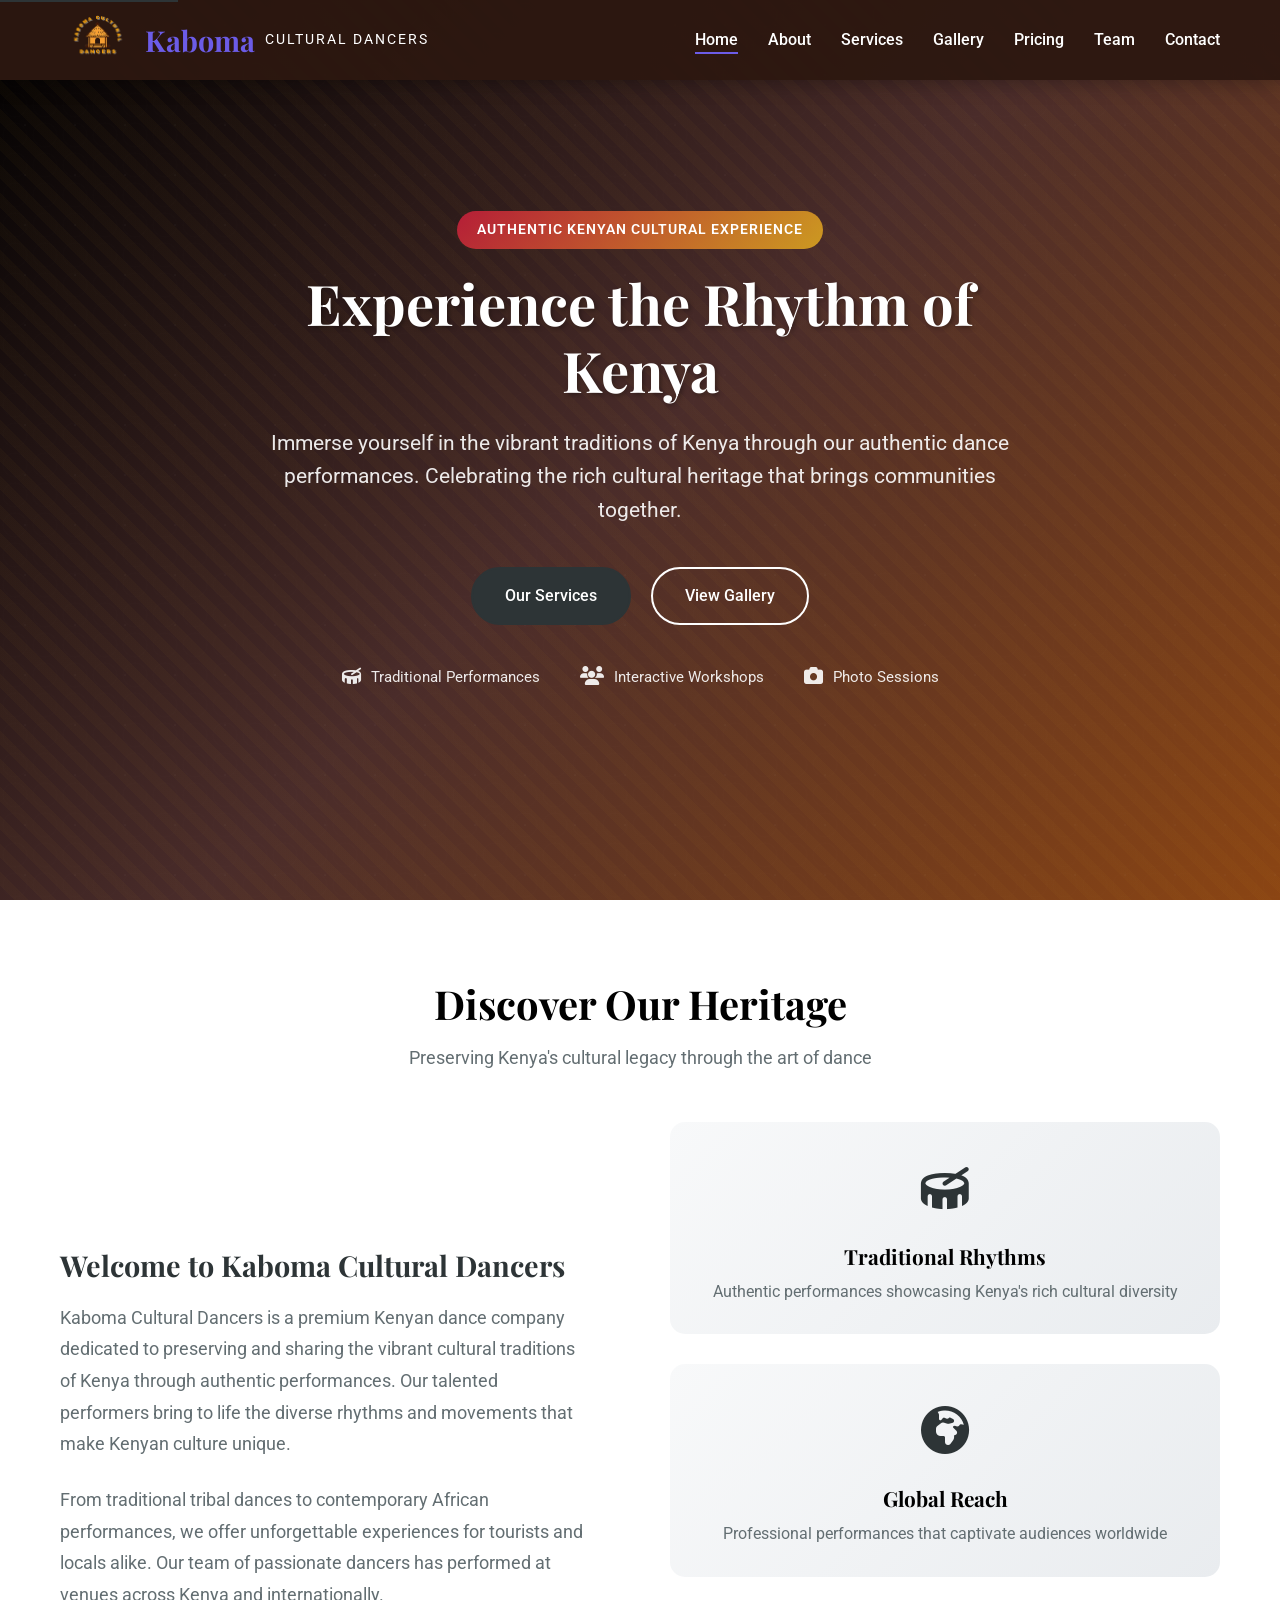
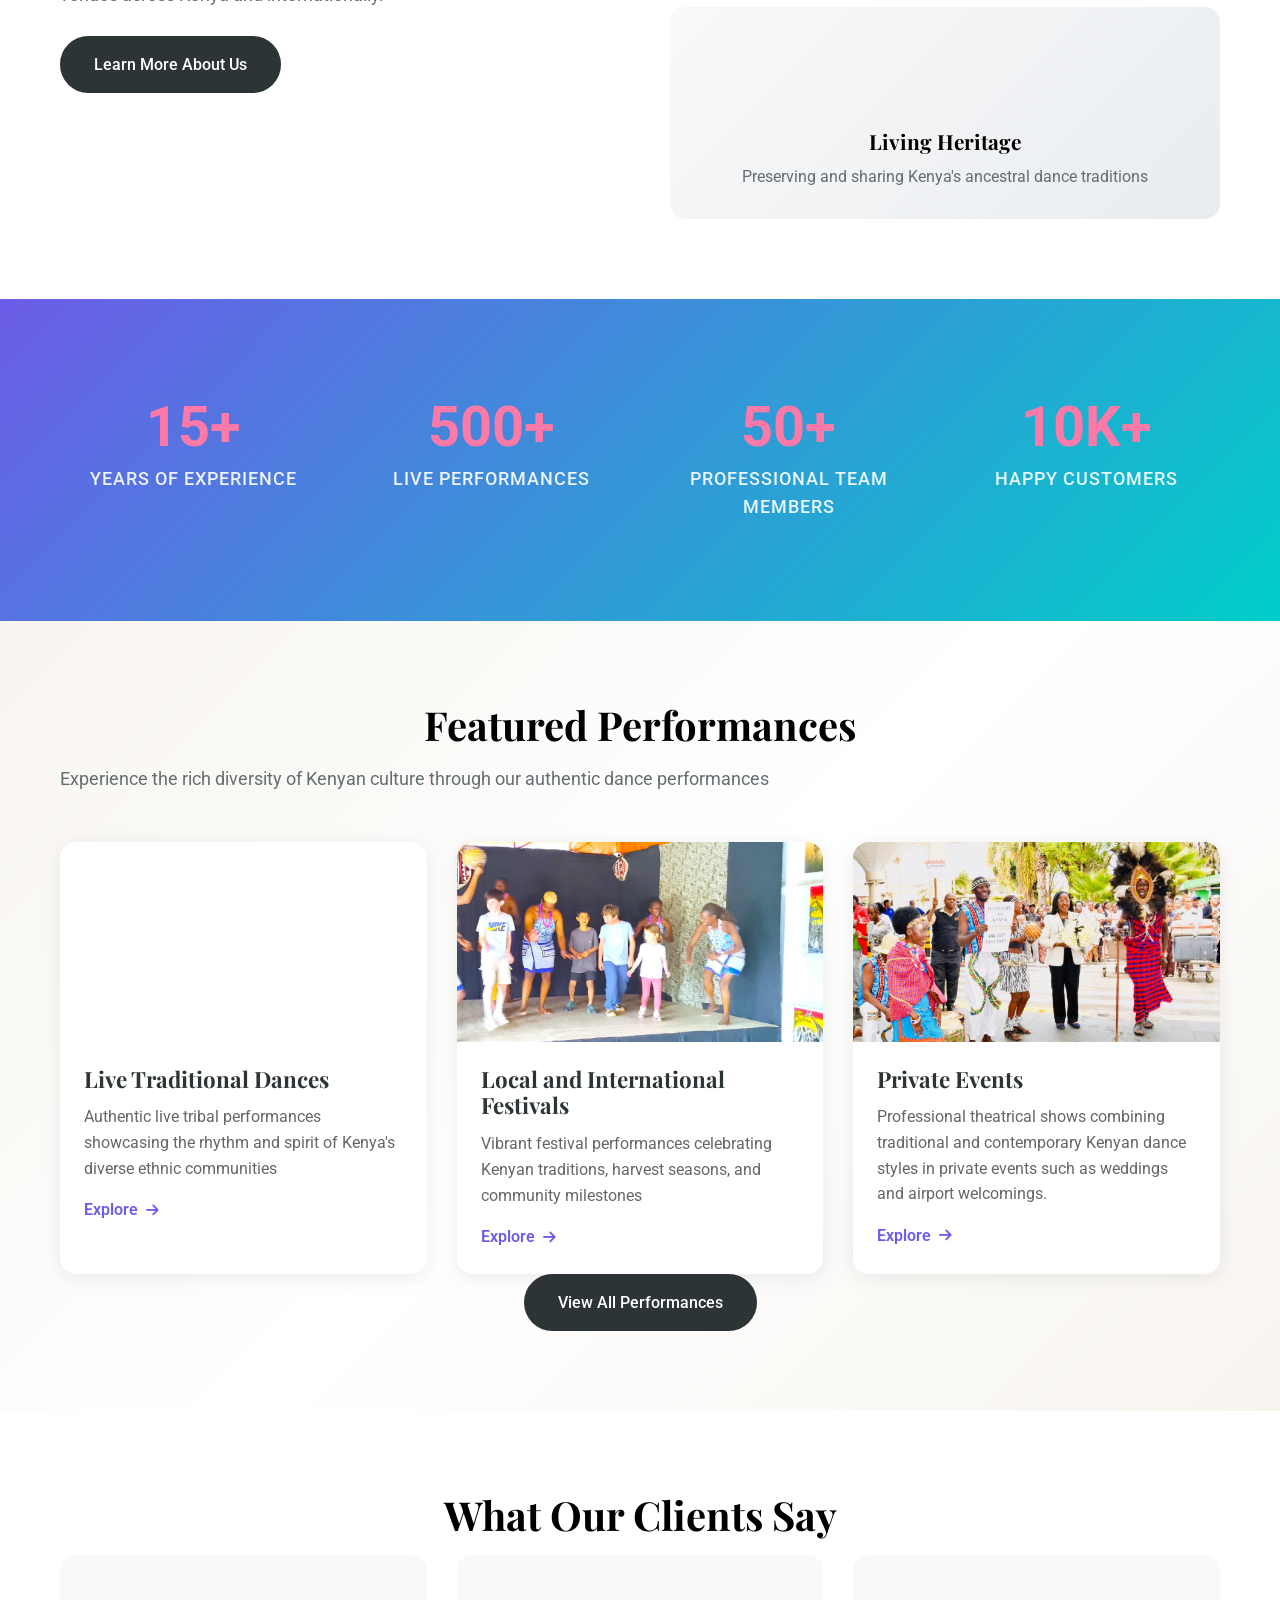
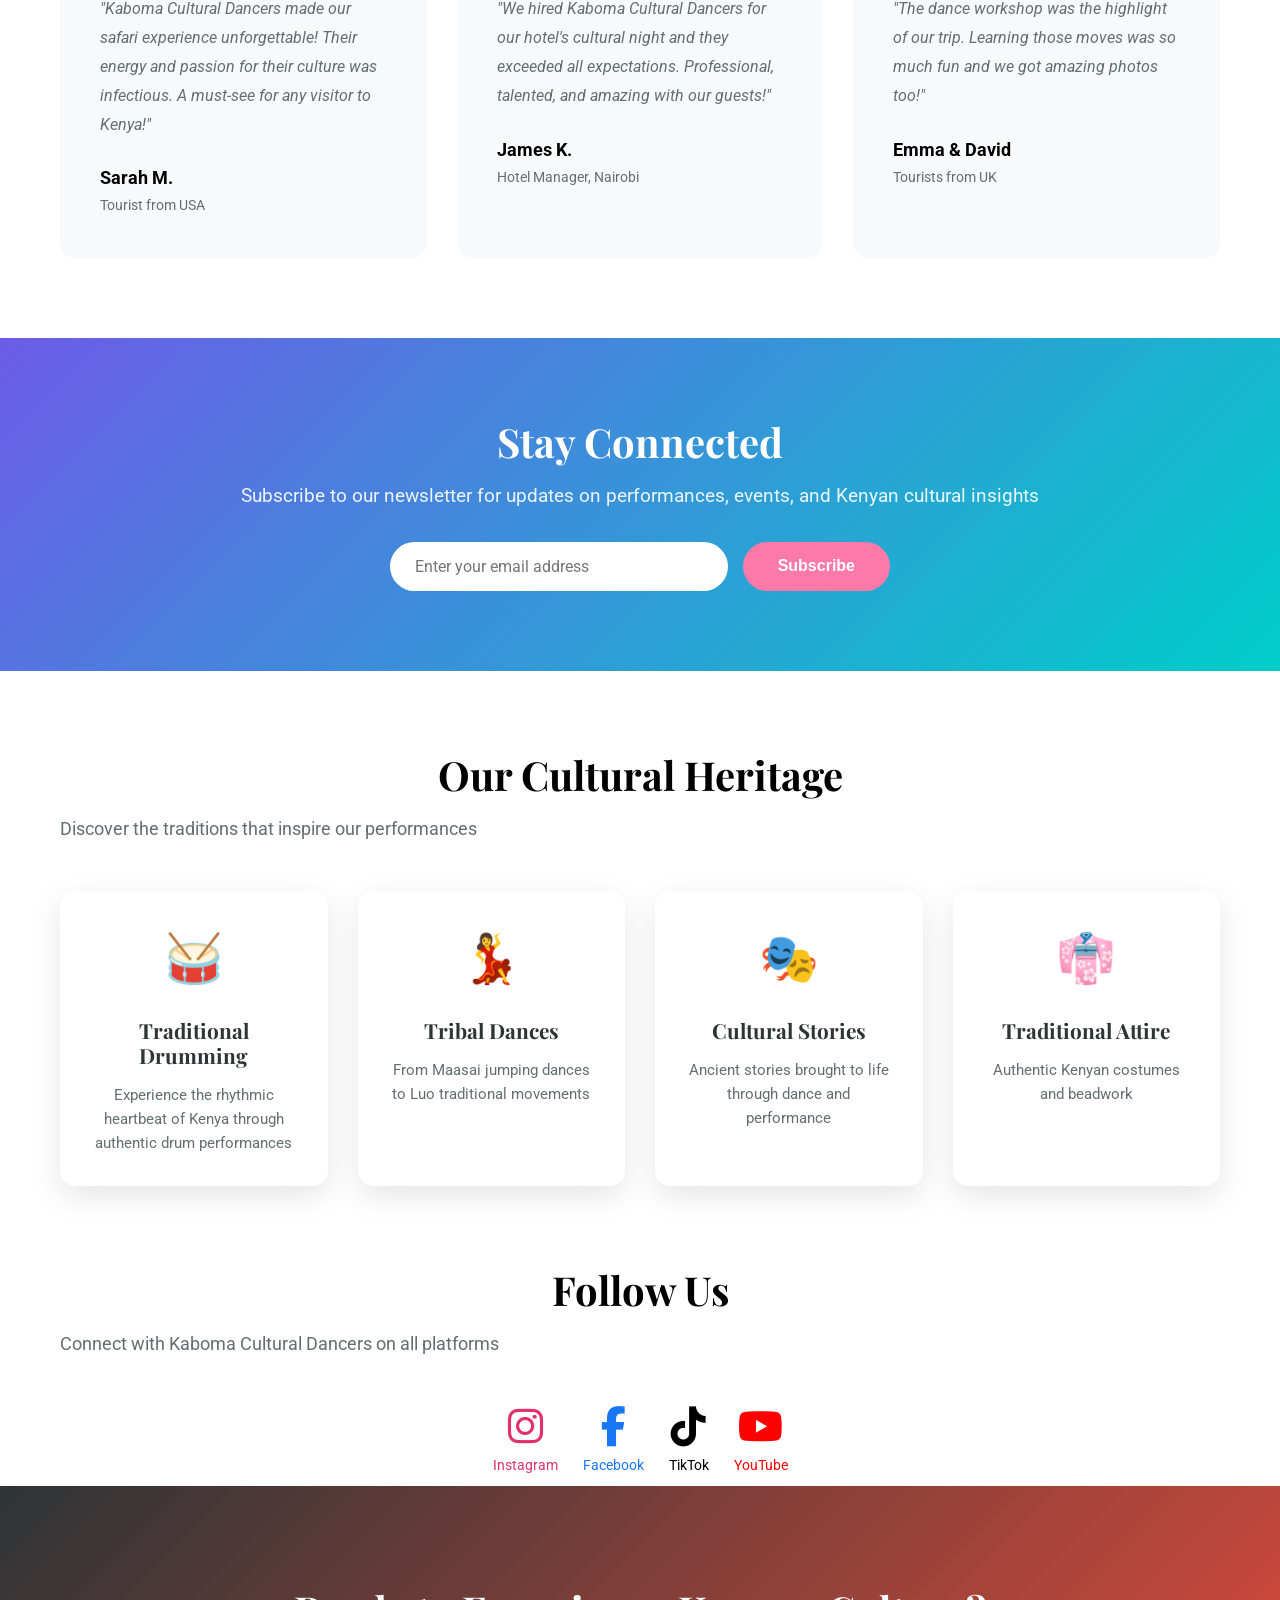
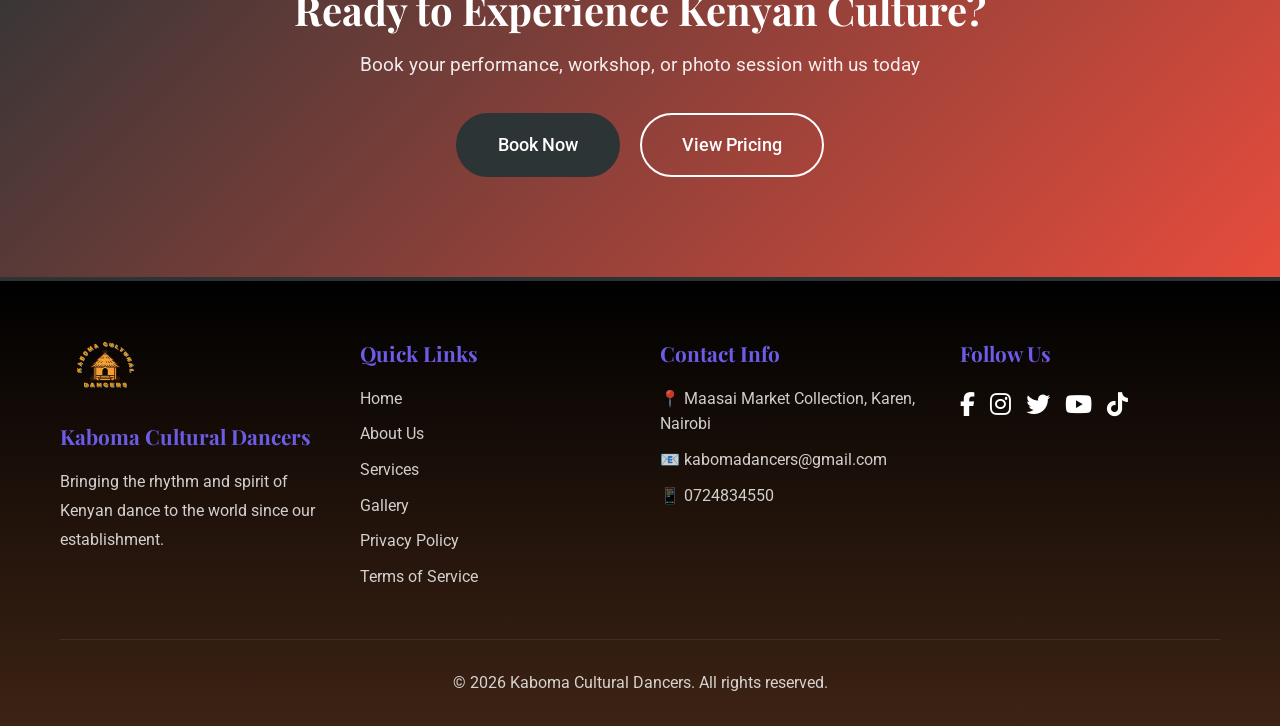
==== commit 60051a3d: "Remove WhatsApp floating button from index.html Removed WhatsApp floating button and its associated " ====
--- a/index.html
+++ b/index.html
@@ -65,32 +65,6 @@
     <link href="https://fonts.googleapis.com/css2?family=Playfair+Display:wght@400;700&family=Roboto:wght@300;400;500;700;900&display=swap" rel="stylesheet">
     <link rel="stylesheet" href="https://cdnjs.cloudflare.com/ajax/libs/font-awesome/6.4.0/css/all.min.css">
 </head>
-<!-- WhatsApp Floating Button -->
-<a href="https://wa.link/s0su3u" class="whatsapp-float" target="_blank">
-    <img src="https://cdn-icons-png.flaticon.com/512/124/124034.png" alt="WhatsApp">
-</a>
-
-<style>
-.whatsapp-float {
-    position: fixed;
-    width: 60px;
-    height: 60px;
-    bottom: 25px;
-    right: 25px;
-    background-color: #25D366;
-    border-radius: 50%;
-    display: flex;
-    justify-content: center;
-    align-items: center;
-    box-shadow: 0 4px 12px rgba(0,0,0,0.3);
-    z-index: 1000; /* lowered from 9999 */
-    pointer-events: auto;
-}
-.whatsapp-float img {
-    width: 35px;
-    height: 35px;
-}
-</style> 
 <body>
     <!-- Header -->
     <header class="header">
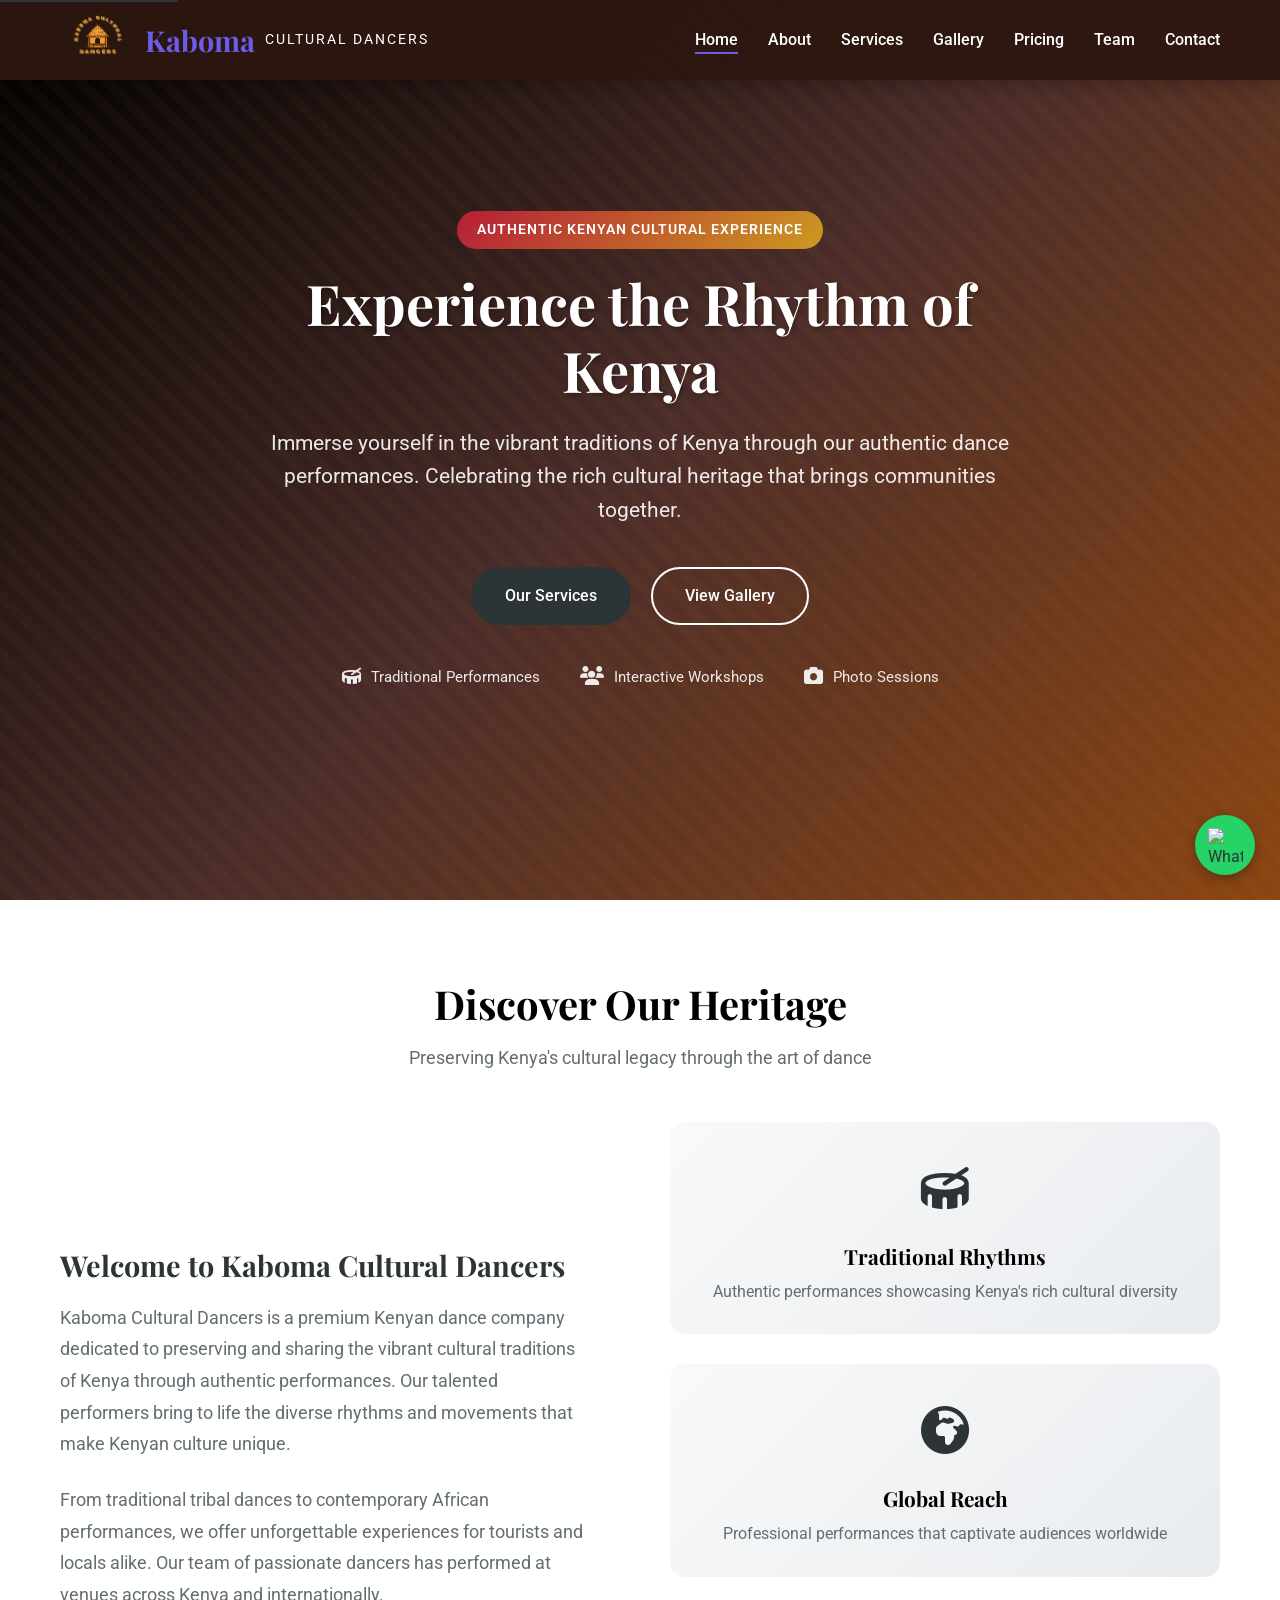
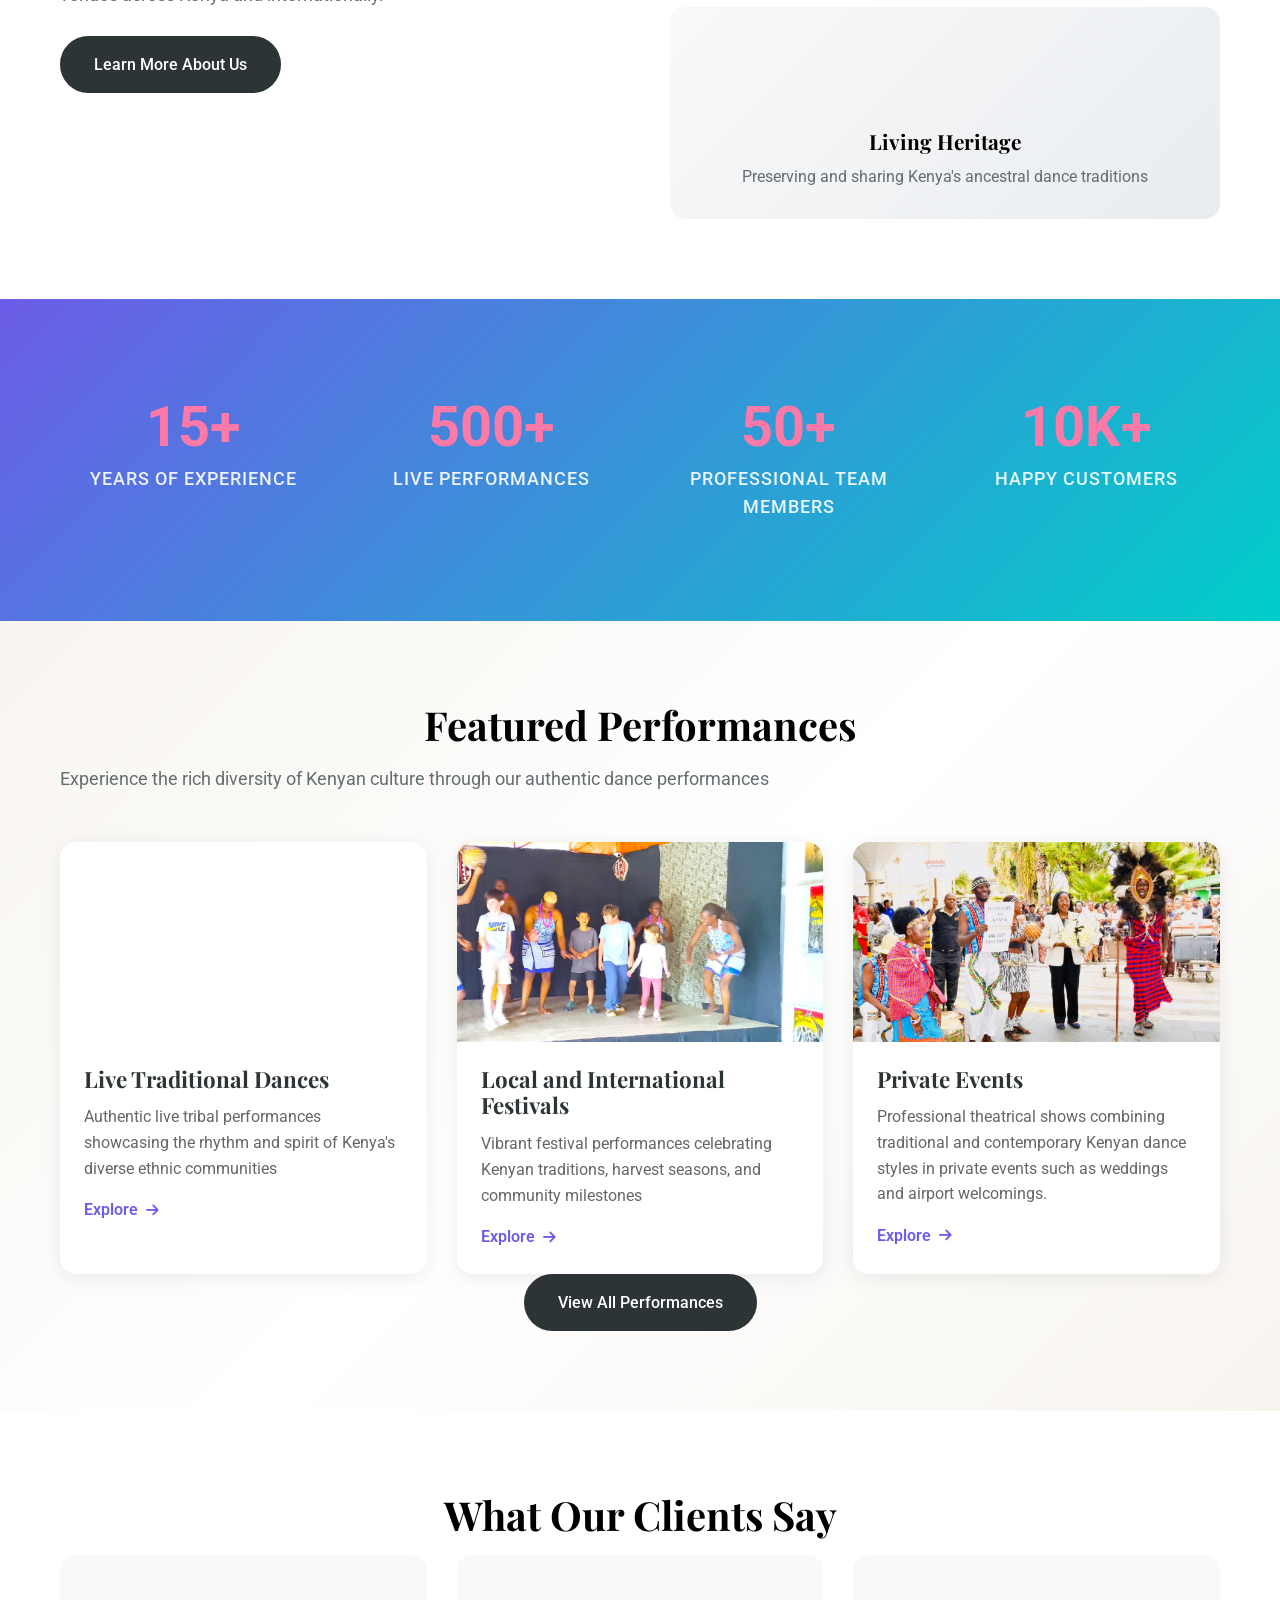
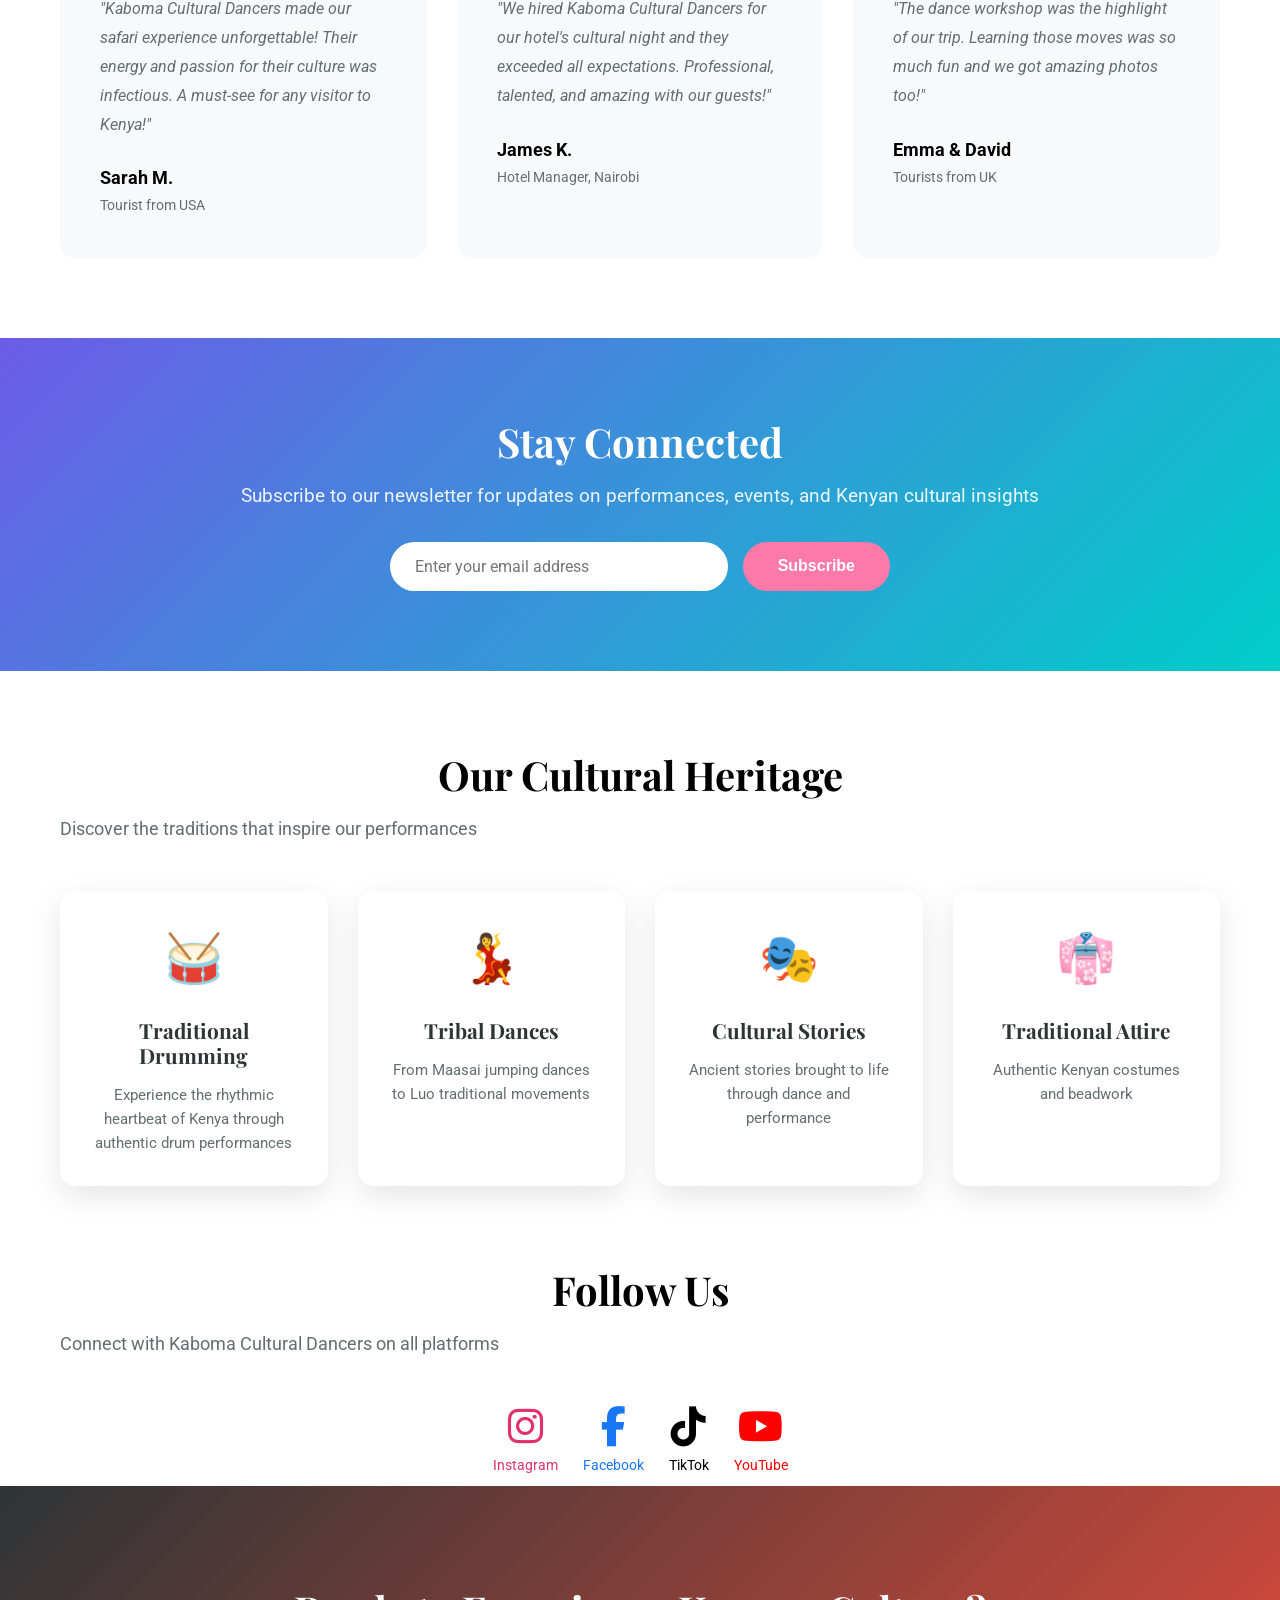
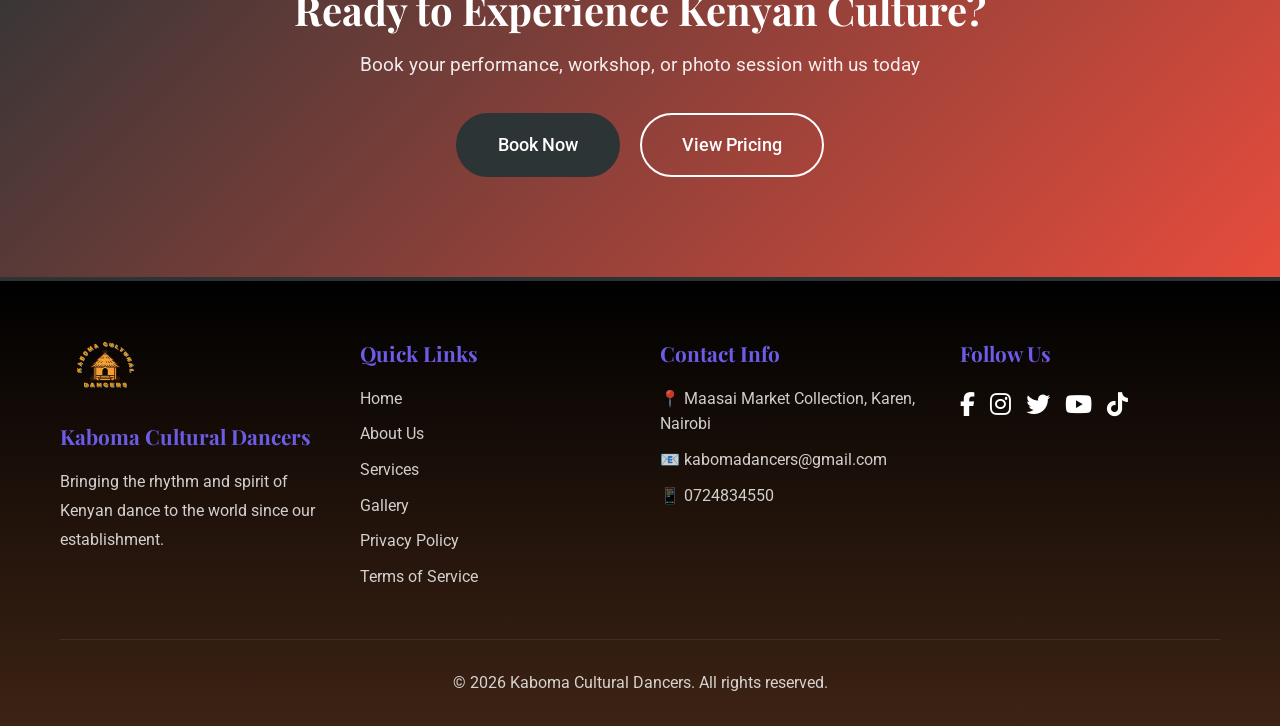
==== commit 8c678f7e: "Implement WhatsApp floating button Added a floating WhatsApp button with styles and animations." ====
--- a/index.html
+++ b/index.html
@@ -65,6 +65,44 @@
     <link href="https://fonts.googleapis.com/css2?family=Playfair+Display:wght@400;700&family=Roboto:wght@300;400;500;700;900&display=swap" rel="stylesheet">
     <link rel="stylesheet" href="https://cdnjs.cloudflare.com/ajax/libs/font-awesome/6.4.0/css/all.min.css">
 </head>
+ <!-- WhatsApp Floating Button -->
+<a href="https://wa.link/s0su3u" class="whatsapp-float" target="_blank">
+    <img src="https://cdn-icons-png.flaticon.com/512/124/124034.png" alt="WhatsApp Chat">
+</a>
+
+<style>
+.whatsapp-float {
+    position: fixed;
+    width: 60px;
+    height: 60px;
+    bottom: 25px;
+    right: 25px;
+    background-color: #25D366;
+    border-radius: 50%;
+    display: flex;
+    justify-content: center;
+    align-items: center;
+    box-shadow: 0 4px 12px rgba(0,0,0,0.3);
+    z-index: 1000; /* lowered from 9999 */
+    pointer-events: auto;
+}
+
+.whatsapp-float img {
+    width: 35px;
+    height: 35px;
+}
+
+.whatsapp-float:hover {
+    transform: scale(1.15);
+}
+
+/* Pulse animation */
+@keyframes pulse {
+    0% { box-shadow: 0 0 0 0 rgba(37, 211, 102, 0.6); }
+    70% { box-shadow: 0 0 0 15px rgba(37, 211, 102, 0); }
+    100% { box-shadow: 0 0 0 0 rgba(37, 211, 102, 0); }
+}
+</style>
 <body>
     <!-- Header -->
     <header class="header">
